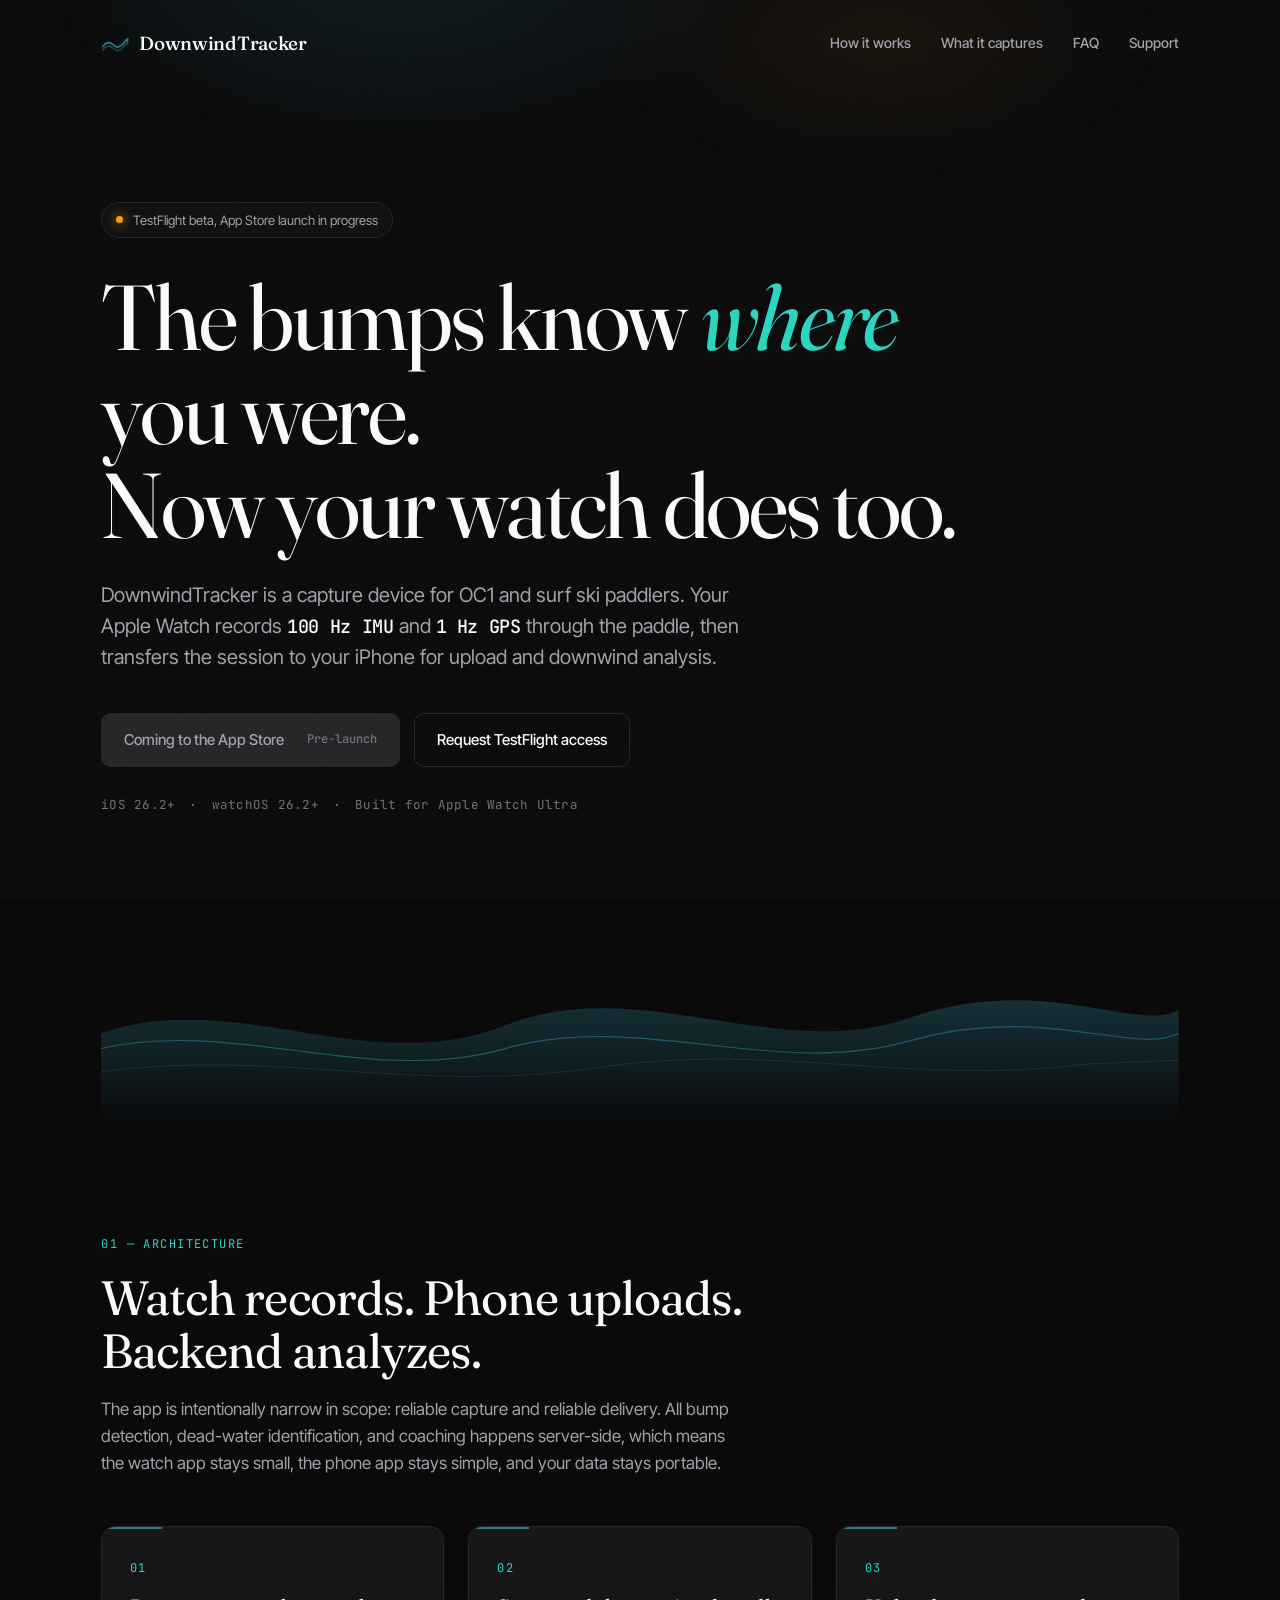
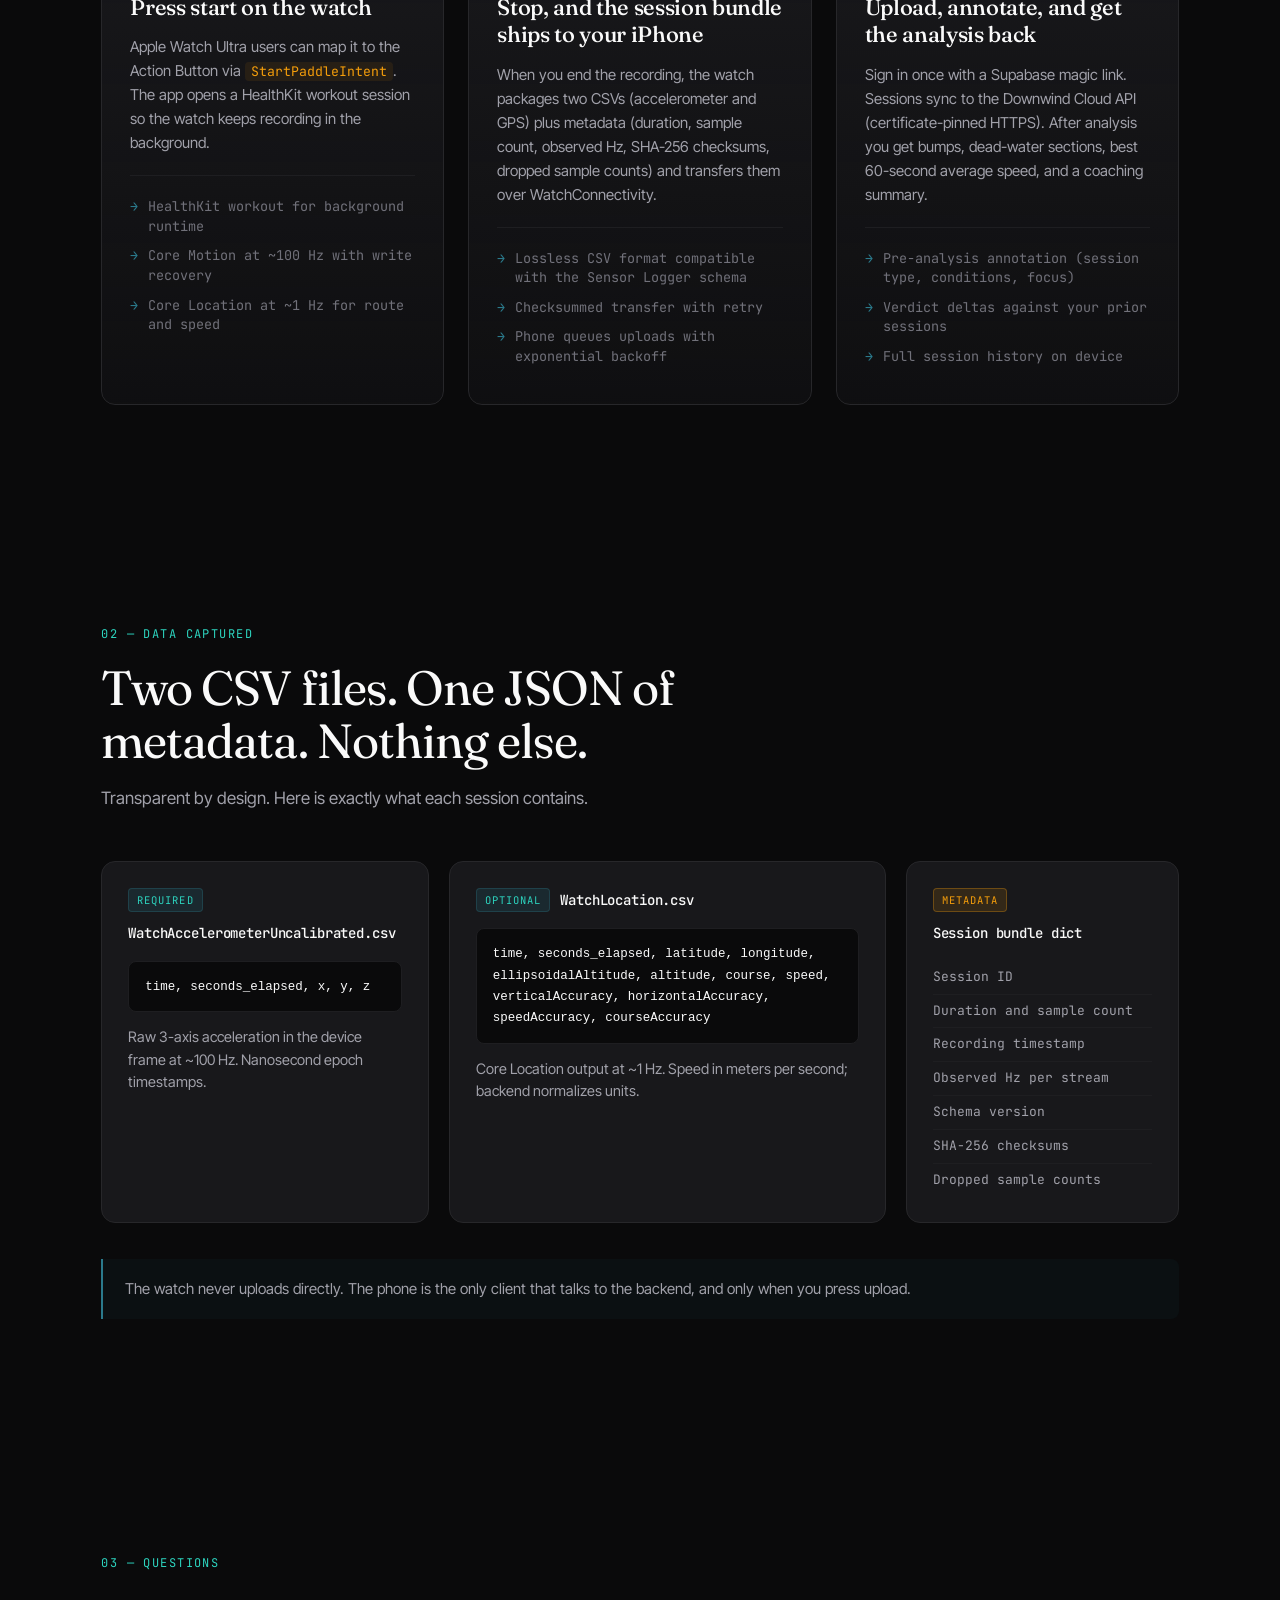
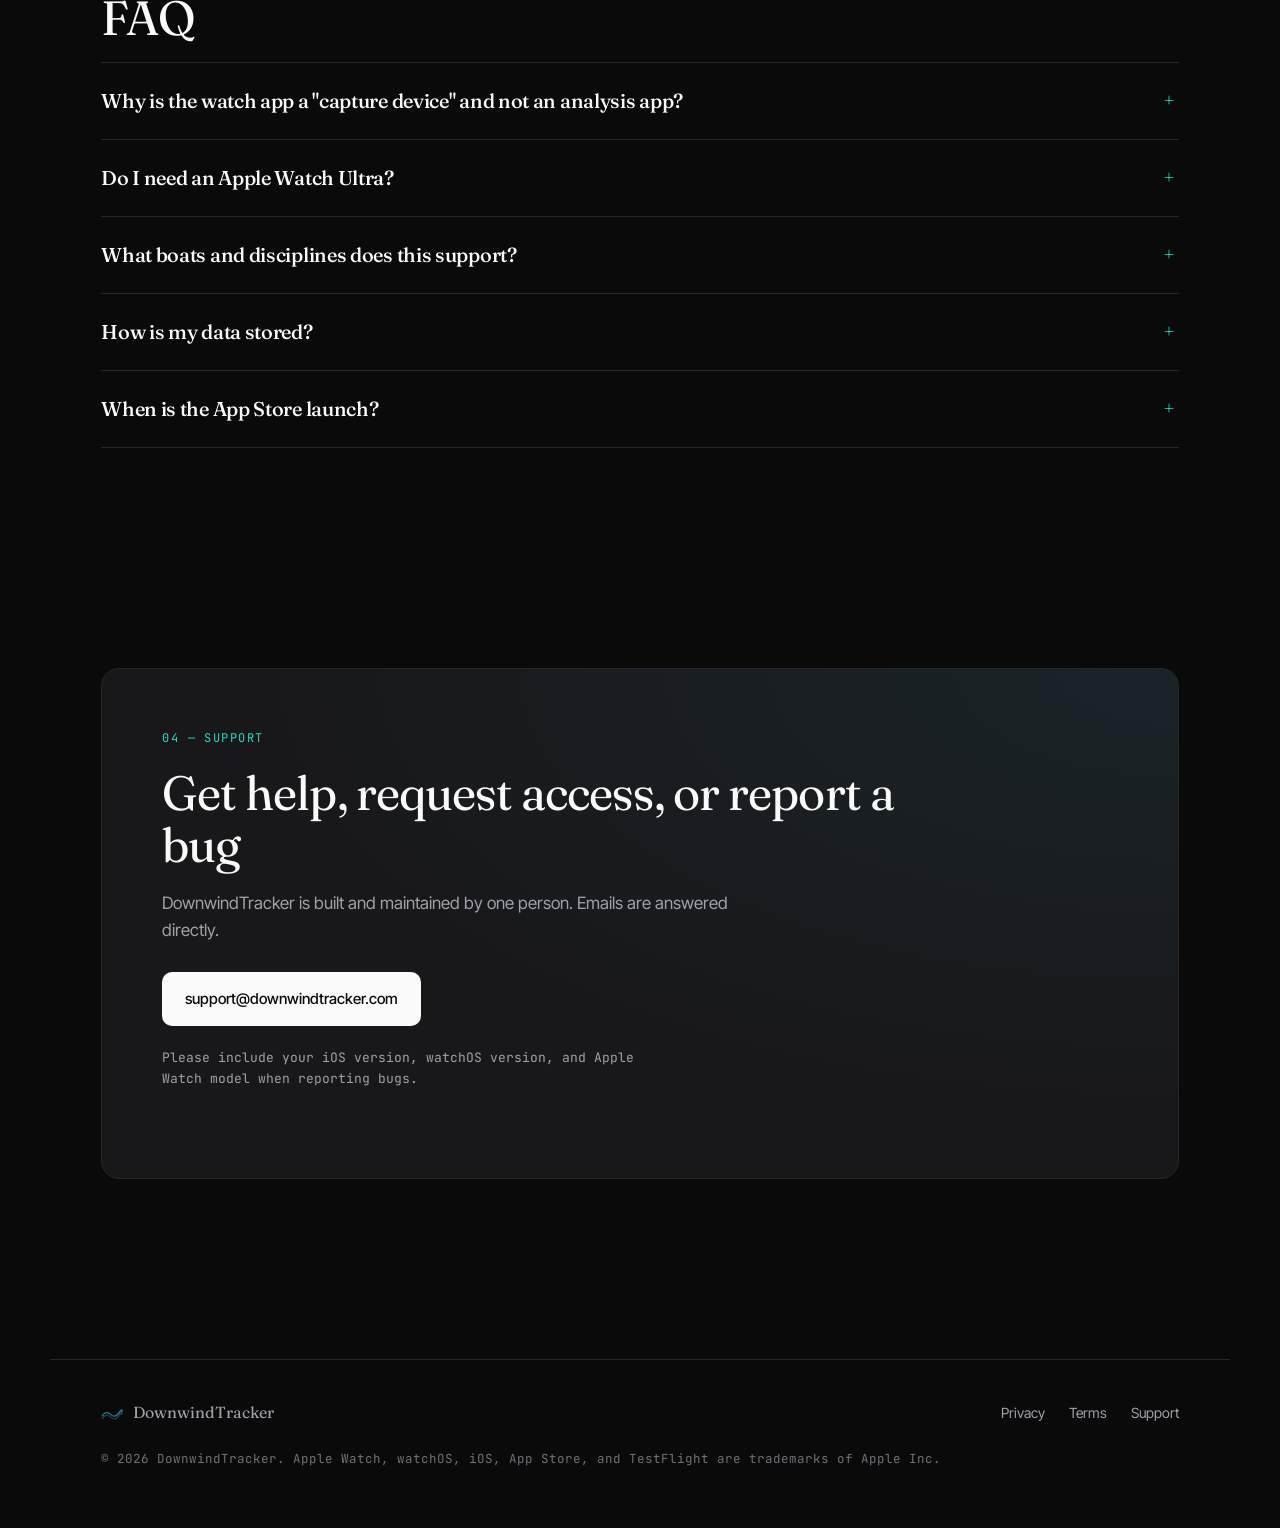
==== index.html @ 04bdda27 "Initial commit — DownwindTracker marketing site Static HTML/CSS/JS site for the DownwindTracker iOS " ====
<!doctype html>
<html lang="en">
<head>
<meta charset="utf-8" />
<meta name="viewport" content="width=device-width, initial-scale=1" />
<title>DownwindTracker — Record OC1 downwind sessions from Apple Watch</title>
<meta name="description" content="DownwindTracker captures IMU and GPS data from your Apple Watch during outrigger canoe downwind paddles, then ships it to your iPhone for upload and bump analysis." />
<meta name="theme-color" content="#0A0A0B" />
<link rel="icon" type="image/svg+xml" href="/favicon.svg" />
<link rel="preconnect" href="https://fonts.googleapis.com" />
<link rel="preconnect" href="https://fonts.gstatic.com" crossorigin />
<link href="https://fonts.googleapis.com/css2?family=Fraunces:opsz,wght@9..144,300;9..144,400;9..144,500;9..144,600;9..144,700&family=Inter+Tight:wght@400;500;600;700&family=JetBrains+Mono:wght@400;500&display=swap" rel="stylesheet" />
<link rel="stylesheet" href="/styles.css" />
<meta property="og:title" content="DownwindTracker" />
<meta property="og:description" content="Record OC1 downwind paddle sessions on Apple Watch. Upload to iPhone for bump and dead-water analysis." />
<meta property="og:type" content="website" />
<meta property="og:url" content="https://www.downwindtracker.com/" />
</head>
<body>

<!-- Decorative background layers -->
<div class="bg-grain" aria-hidden="true"></div>
<div class="bg-glow" aria-hidden="true"></div>

<!-- Header -->
<header class="site-header">
  <a class="brand" href="/">
    <svg class="brand-mark" viewBox="0 0 32 32" aria-hidden="true">
      <path d="M2 20 Q 8 12, 14 18 T 26 16 T 30 14" fill="none" stroke="currentColor" stroke-width="2" stroke-linecap="round"/>
      <path d="M2 24 Q 8 16, 14 22 T 26 20 T 30 18" fill="none" stroke="currentColor" stroke-width="2" stroke-linecap="round" opacity="0.5"/>
    </svg>
    <span class="brand-word">DownwindTracker</span>
  </a>
  <nav class="site-nav" aria-label="Primary">
    <a href="#how">How it works</a>
    <a href="#what">What it captures</a>
    <a href="#faq">FAQ</a>
    <a href="#support">Support</a>
  </nav>
</header>

<main>

  <!-- HERO -->
  <section class="hero">
    <div class="hero-status" role="status">
      <span class="dot"></span>
      <span>TestFlight beta, App Store launch in progress</span>
    </div>

    <h1 class="hero-title">
      The bumps know <em>where</em> you were.<br/>
      Now your watch does too.
    </h1>

    <p class="hero-lede">
      DownwindTracker is a capture device for OC1 and surf ski paddlers. Your Apple Watch records
      <strong>100&nbsp;Hz IMU</strong> and <strong>1&nbsp;Hz GPS</strong> through the paddle,
      then transfers the session to your iPhone for upload and downwind analysis.
    </p>

    <div class="hero-cta">
      <a class="btn btn-primary disabled" aria-disabled="true">
        Coming to the App Store
        <span class="btn-sub">Pre-launch</span>
      </a>
      <a class="btn btn-ghost" href="#support">Request TestFlight access</a>
    </div>

    <div class="hero-meta">
      <span>iOS&nbsp;26.2+</span>
      <span aria-hidden="true">·</span>
      <span>watchOS&nbsp;26.2+</span>
      <span aria-hidden="true">·</span>
      <span>Built for Apple Watch Ultra</span>
    </div>

    <!-- Wave illustration -->
    <svg class="hero-wave" viewBox="0 0 1200 300" preserveAspectRatio="none" aria-hidden="true">
      <defs>
        <linearGradient id="waveFill" x1="0" y1="0" x2="0" y2="1">
          <stop offset="0%" stop-color="#2B7A8C" stop-opacity="0.35"/>
          <stop offset="100%" stop-color="#2B7A8C" stop-opacity="0"/>
        </linearGradient>
      </defs>
      <path d="M0,180 C150,120 300,240 450,170 C600,100 750,220 900,160 C1050,100 1150,180 1200,150 L1200,300 L0,300 Z" fill="url(#waveFill)"/>
      <path d="M0,200 C150,160 300,250 450,200 C600,150 750,240 900,190 C1050,140 1150,210 1200,180" fill="none" stroke="#2B7A8C" stroke-width="1.5" opacity="0.6"/>
      <path d="M0,230 C200,200 350,260 550,225 C750,190 900,250 1100,220 L1200,215" fill="none" stroke="#2B7A8C" stroke-width="1" opacity="0.3"/>
    </svg>
  </section>

  <!-- HOW IT WORKS -->
  <section id="how" class="section how">
    <div class="section-eyebrow">01 — Architecture</div>
    <h2 class="section-title">Watch records. Phone uploads. Backend analyzes.</h2>
    <p class="section-lede">
      The app is intentionally narrow in scope: reliable capture and reliable delivery.
      All bump detection, dead-water identification, and coaching happens server-side, which means
      the watch app stays small, the phone app stays simple, and your data stays portable.
    </p>

    <div class="how-grid">
      <article class="how-step">
        <div class="how-step-num">01</div>
        <h3>Press start on the watch</h3>
        <p>
          Apple Watch Ultra users can map it to the Action Button via <code>StartPaddleIntent</code>.
          The app opens a HealthKit workout session so the watch keeps recording in the background.
        </p>
        <ul class="how-step-list">
          <li>HealthKit workout for background runtime</li>
          <li>Core Motion at ~100&nbsp;Hz with write recovery</li>
          <li>Core Location at ~1&nbsp;Hz for route and speed</li>
        </ul>
      </article>

      <article class="how-step">
        <div class="how-step-num">02</div>
        <h3>Stop, and the session bundle ships to your iPhone</h3>
        <p>
          When you end the recording, the watch packages two CSVs (accelerometer and GPS) plus
          metadata (duration, sample count, observed Hz, SHA-256 checksums, dropped sample counts)
          and transfers them over WatchConnectivity.
        </p>
        <ul class="how-step-list">
          <li>Lossless CSV format compatible with the Sensor Logger schema</li>
          <li>Checksummed transfer with retry</li>
          <li>Phone queues uploads with exponential backoff</li>
        </ul>
      </article>

      <article class="how-step">
        <div class="how-step-num">03</div>
        <h3>Upload, annotate, and get the analysis back</h3>
        <p>
          Sign in once with a Supabase magic link. Sessions sync to the Downwind Cloud API
          (certificate-pinned HTTPS). After analysis you get bumps, dead-water sections,
          best 60-second average speed, and a coaching summary.
        </p>
        <ul class="how-step-list">
          <li>Pre-analysis annotation (session type, conditions, focus)</li>
          <li>Verdict deltas against your prior sessions</li>
          <li>Full session history on device</li>
        </ul>
      </article>
    </div>
  </section>

  <!-- WHAT IT CAPTURES (also serves as App Privacy preview) -->
  <section id="what" class="section capture">
    <div class="section-eyebrow">02 — Data captured</div>
    <h2 class="section-title">Two CSV files. One JSON of metadata. Nothing else.</h2>
    <p class="section-lede">
      Transparent by design. Here is exactly what each session contains.
    </p>

    <div class="capture-grid">
      <div class="capture-card">
        <div class="capture-card-head">
          <span class="capture-tag">required</span>
          <h3>WatchAccelerometerUncalibrated.csv</h3>
        </div>
        <pre class="capture-code"><code>time, seconds_elapsed, x, y, z</code></pre>
        <p>Raw 3-axis acceleration in the device frame at ~100&nbsp;Hz. Nanosecond epoch timestamps.</p>
      </div>

      <div class="capture-card">
        <div class="capture-card-head">
          <span class="capture-tag">optional</span>
          <h3>WatchLocation.csv</h3>
        </div>
        <pre class="capture-code"><code>time, seconds_elapsed, latitude, longitude,
ellipsoidalAltitude, altitude, course, speed,
verticalAccuracy, horizontalAccuracy,
speedAccuracy, courseAccuracy</code></pre>
        <p>Core Location output at ~1&nbsp;Hz. Speed in meters per second; backend normalizes units.</p>
      </div>

      <div class="capture-card capture-card-meta">
        <div class="capture-card-head">
          <span class="capture-tag">metadata</span>
          <h3>Session bundle dict</h3>
        </div>
        <ul class="capture-meta-list">
          <li>Session ID</li>
          <li>Duration and sample count</li>
          <li>Recording timestamp</li>
          <li>Observed Hz per stream</li>
          <li>Schema version</li>
          <li>SHA-256 checksums</li>
          <li>Dropped sample counts</li>
        </ul>
      </div>
    </div>

    <p class="capture-note">
      The watch never uploads directly. The phone is the only client that talks to the backend,
      and only when you press upload.
    </p>
  </section>

  <!-- FAQ -->
  <section id="faq" class="section faq">
    <div class="section-eyebrow">03 — Questions</div>
    <h2 class="section-title">FAQ</h2>

    <details>
      <summary>Why is the watch app a "capture device" and not an analysis app?</summary>
      <p>
        Bump detection, dead-water identification, and coaching are computationally non-trivial
        and benefit from frequent iteration. Keeping the watch and phone scope narrow means the
        analysis engine can improve without forcing app updates, and your raw sensor data is
        always reprocessable against newer models.
      </p>
    </details>

    <details>
      <summary>Do I need an Apple Watch Ultra?</summary>
      <p>
        No, but the Action Button integration (one-press start from the wrist) requires Apple Watch
        Ultra. Standard Apple Watch models running watchOS 26.2 or later can still record sessions
        from the in-app start screen.
      </p>
    </details>

    <details>
      <summary>What boats and disciplines does this support?</summary>
      <p>
        The app is built for OC1 outrigger canoe and surf ski downwind sessions. The capture
        format is sport-agnostic, so V1, V6, SUP downwind, and other paddle disciplines will
        record correctly; the analysis is tuned specifically for ocean downwind bump-running.
      </p>
    </details>

    <details>
      <summary>How is my data stored?</summary>
      <p>
        Auth is handled by Supabase using magic-link email sign-in. Sessions upload to the
        Downwind Cloud API over certificate-pinned HTTPS. See the
        <a href="/privacy.html">Privacy Policy</a> for full detail.
      </p>
    </details>

    <details>
      <summary>When is the App Store launch?</summary>
      <p>
        The app is currently in TestFlight beta. There is no committed App Store launch date yet.
        Email <a href="mailto:support@downwindtracker.com">support@downwindtracker.com</a> to
        request TestFlight access.
      </p>
    </details>
  </section>

  <!-- SUPPORT -->
  <section id="support" class="section support">
    <div class="support-card">
      <div class="section-eyebrow">04 — Support</div>
      <h2 class="section-title">Get help, request access, or report a bug</h2>
      <p>
        DownwindTracker is built and maintained by one person. Emails are answered directly.
      </p>
      <a class="btn btn-primary" href="mailto:support@downwindtracker.com">support@downwindtracker.com</a>
      <p class="support-meta">
        Please include your iOS version, watchOS version, and Apple Watch model when reporting bugs.
      </p>
    </div>
  </section>

</main>

<footer class="site-footer">
  <div class="footer-row">
    <div class="footer-brand">
      <svg class="brand-mark" viewBox="0 0 32 32" aria-hidden="true">
        <path d="M2 20 Q 8 12, 14 18 T 26 16 T 30 14" fill="none" stroke="currentColor" stroke-width="2" stroke-linecap="round"/>
        <path d="M2 24 Q 8 16, 14 22 T 26 20 T 30 18" fill="none" stroke="currentColor" stroke-width="2" stroke-linecap="round" opacity="0.5"/>
      </svg>
      <span>DownwindTracker</span>
    </div>
    <nav class="footer-nav" aria-label="Legal">
      <a href="/privacy.html">Privacy</a>
      <a href="/terms.html">Terms</a>
      <a href="mailto:support@downwindtracker.com">Support</a>
    </nav>
  </div>
  <div class="footer-row footer-fineprint">
    <span>© <span id="year"></span> DownwindTracker. Apple Watch, watchOS, iOS, App Store, and TestFlight are trademarks of Apple Inc.</span>
  </div>
</footer>

<script>
  document.getElementById('year').textContent = new Date().getFullYear();
</script>

</body>
</html>
---- styles.css ----
/* ============================================================
   DownwindTracker — Landing page styles
   Wind Tracer dark theme, oceanic editorial direction
   ============================================================ */

:root {
  /* Wind Tracer tokens (matched to in-app DesignTokens.swift) */
  --wt-bg-base:        #0A0A0B;
  --wt-surface-1:      #18181B;
  --wt-surface-2:      #27272A;
  --wt-surface-3:      #3F3F46;
  --wt-border:         #27272A;
  --wt-border-subtle:  #1E1E21;
  --wt-text-primary:   #FAFAFA;
  --wt-text-secondary: #A1A1AA;
  --wt-text-tertiary:  #71717A;
  --wt-teal:           #2B7A8C;
  --wt-teal-bright:    #2DD4BF;
  --wt-amber:          #F59E0B;
  --wt-success:        #22C55E;
  --wt-error:          #EF4444;

  /* Layout */
  --max-w: 1180px;
  --gutter: clamp(20px, 4vw, 56px);

  /* Type */
  --font-display: "Fraunces", Georgia, "Times New Roman", serif;
  --font-body:    "Inter Tight", system-ui, -apple-system, sans-serif;
  --font-mono:    "JetBrains Mono", ui-monospace, "SF Mono", Menlo, monospace;
}

* { box-sizing: border-box; }

html, body { margin: 0; padding: 0; }

body {
  font-family: var(--font-body);
  font-size: 17px;
  line-height: 1.6;
  color: var(--wt-text-primary);
  background: var(--wt-bg-base);
  -webkit-font-smoothing: antialiased;
  -moz-osx-font-smoothing: grayscale;
  overflow-x: hidden;
}

/* ----- Background decoration ----- */
.bg-grain {
  position: fixed; inset: 0;
  pointer-events: none;
  opacity: 0.035;
  background-image: url("data:image/svg+xml;utf8,<svg xmlns='http://www.w3.org/2000/svg' width='200' height='200'><filter id='n'><feTurbulence type='fractalNoise' baseFrequency='0.9' numOctaves='2' stitchTiles='stitch'/></filter><rect width='100%' height='100%' filter='url(%23n)'/></svg>");
  z-index: 0;
}
.bg-glow {
  position: fixed;
  top: -200px; left: 50%;
  transform: translateX(-50%);
  width: 1200px; height: 800px;
  pointer-events: none;
  background:
    radial-gradient(ellipse 50% 40% at 30% 20%, rgba(43,122,140,0.18), transparent 60%),
    radial-gradient(ellipse 40% 30% at 70% 30%, rgba(245,158,11,0.06), transparent 60%);
  z-index: 0;
}

/* ----- Header ----- */
.site-header {
  position: relative;
  z-index: 10;
  display: flex;
  align-items: center;
  justify-content: space-between;
  max-width: var(--max-w);
  margin: 0 auto;
  padding: 28px var(--gutter);
}

.brand {
  display: inline-flex;
  align-items: center;
  gap: 10px;
  text-decoration: none;
  color: var(--wt-text-primary);
  font-weight: 600;
  letter-spacing: -0.01em;
}
.brand-mark {
  width: 28px; height: 28px;
  color: var(--wt-teal);
}
.brand-word {
  font-family: var(--font-display);
  font-weight: 500;
  font-size: 19px;
  letter-spacing: -0.015em;
}

.site-nav {
  display: flex;
  gap: 30px;
}
.site-nav a {
  color: var(--wt-text-secondary);
  text-decoration: none;
  font-size: 14px;
  font-weight: 500;
  transition: color 160ms ease;
}
.site-nav a:hover { color: var(--wt-text-primary); }

@media (max-width: 720px) {
  .site-nav { display: none; }
}

/* ----- HERO ----- */
.hero {
  position: relative;
  z-index: 1;
  max-width: var(--max-w);
  margin: 0 auto;
  padding: clamp(48px, 9vw, 120px) var(--gutter) 0;
  text-align: left;
}

.hero-status {
  display: inline-flex;
  align-items: center;
  gap: 10px;
  padding: 7px 14px;
  border: 1px solid var(--wt-border);
  border-radius: 999px;
  font-size: 13px;
  color: var(--wt-text-secondary);
  background: rgba(24,24,27,0.5);
  backdrop-filter: blur(8px);
  margin-bottom: 32px;
}
.hero-status .dot {
  width: 7px; height: 7px;
  border-radius: 50%;
  background: var(--wt-amber);
  box-shadow: 0 0 12px var(--wt-amber);
  animation: pulse 2.4s ease-in-out infinite;
}
@keyframes pulse {
  0%, 100% { opacity: 1; }
  50% { opacity: 0.45; }
}

.hero-title {
  font-family: var(--font-display);
  font-weight: 400;
  font-size: clamp(40px, 7.5vw, 92px);
  line-height: 1.02;
  letter-spacing: -0.025em;
  margin: 0 0 28px;
  max-width: 16ch;
}
.hero-title em {
  font-style: italic;
  font-weight: 400;
  color: var(--wt-teal-bright);
  font-feature-settings: "ss01";
}

.hero-lede {
  max-width: 56ch;
  font-size: clamp(17px, 1.6vw, 20px);
  line-height: 1.55;
  color: var(--wt-text-secondary);
  margin: 0 0 40px;
}
.hero-lede strong {
  color: var(--wt-text-primary);
  font-weight: 500;
  font-family: var(--font-mono);
  font-size: 0.92em;
  letter-spacing: -0.02em;
}

.hero-cta {
  display: flex;
  gap: 14px;
  flex-wrap: wrap;
  margin-bottom: 28px;
}

.btn {
  display: inline-flex;
  align-items: center;
  gap: 12px;
  padding: 14px 22px;
  border-radius: 10px;
  font-family: var(--font-body);
  font-weight: 500;
  font-size: 15px;
  text-decoration: none;
  transition: all 200ms ease;
  border: 1px solid transparent;
  cursor: pointer;
}
.btn-primary {
  background: var(--wt-text-primary);
  color: var(--wt-bg-base);
}
.btn-primary:hover {
  background: var(--wt-teal-bright);
  transform: translateY(-1px);
}
.btn-primary.disabled {
  background: var(--wt-surface-2);
  color: var(--wt-text-secondary);
  cursor: not-allowed;
}
.btn-primary.disabled:hover {
  transform: none;
  background: var(--wt-surface-2);
}
.btn-ghost {
  background: transparent;
  color: var(--wt-text-primary);
  border-color: var(--wt-border);
}
.btn-ghost:hover {
  border-color: var(--wt-teal);
  color: var(--wt-teal-bright);
}
.btn-sub {
  font-size: 12px;
  color: var(--wt-text-tertiary);
  font-family: var(--font-mono);
  padding-left: 10px;
  border-left: 1px solid var(--wt-border);
}

.hero-meta {
  display: flex;
  gap: 14px;
  flex-wrap: wrap;
  font-family: var(--font-mono);
  font-size: 12.5px;
  color: var(--wt-text-tertiary);
  letter-spacing: 0.02em;
}

.hero-wave {
  display: block;
  width: 100%;
  height: clamp(120px, 18vw, 240px);
  margin-top: clamp(40px, 7vw, 80px);
}

/* ----- Sections ----- */
.section {
  position: relative;
  z-index: 1;
  max-width: var(--max-w);
  margin: 0 auto;
  padding: clamp(60px, 9vw, 110px) var(--gutter);
}

.section-eyebrow {
  font-family: var(--font-mono);
  font-size: 12px;
  letter-spacing: 0.12em;
  text-transform: uppercase;
  color: var(--wt-teal-bright);
  margin-bottom: 18px;
}

.section-title {
  font-family: var(--font-display);
  font-weight: 400;
  font-size: clamp(28px, 4.5vw, 48px);
  line-height: 1.1;
  letter-spacing: -0.02em;
  margin: 0 0 18px;
  max-width: 24ch;
}

.section-lede {
  max-width: 64ch;
  color: var(--wt-text-secondary);
  font-size: 17px;
  line-height: 1.6;
  margin: 0 0 48px;
}

/* ----- How it works ----- */
.how-grid {
  display: grid;
  grid-template-columns: repeat(3, 1fr);
  gap: 24px;
}
@media (max-width: 900px) {
  .how-grid { grid-template-columns: 1fr; }
}

.how-step {
  background: linear-gradient(180deg, var(--wt-surface-1), rgba(24,24,27,0.4));
  border: 1px solid var(--wt-border);
  border-radius: 14px;
  padding: 32px 28px;
  position: relative;
  overflow: hidden;
}
.how-step::before {
  content: "";
  position: absolute;
  top: 0; left: 0;
  width: 60px; height: 2px;
  background: var(--wt-teal);
}

.how-step-num {
  font-family: var(--font-mono);
  font-size: 12px;
  color: var(--wt-teal-bright);
  letter-spacing: 0.1em;
  margin-bottom: 16px;
}

.how-step h3 {
  font-family: var(--font-display);
  font-weight: 500;
  font-size: 22px;
  line-height: 1.25;
  letter-spacing: -0.015em;
  margin: 0 0 14px;
  color: var(--wt-text-primary);
}

.how-step p {
  color: var(--wt-text-secondary);
  font-size: 15px;
  line-height: 1.6;
  margin: 0 0 20px;
}

.how-step code {
  font-family: var(--font-mono);
  font-size: 0.88em;
  color: var(--wt-amber);
  background: rgba(245,158,11,0.08);
  padding: 1px 6px;
  border-radius: 4px;
}

.how-step-list {
  list-style: none;
  margin: 0;
  padding: 0;
  border-top: 1px solid var(--wt-border-subtle);
  padding-top: 16px;
}
.how-step-list li {
  font-size: 13.5px;
  color: var(--wt-text-tertiary);
  padding: 5px 0 5px 18px;
  position: relative;
  font-family: var(--font-mono);
  line-height: 1.45;
}
.how-step-list li::before {
  content: "→";
  position: absolute;
  left: 0;
  color: var(--wt-teal);
}

/* ----- Capture (data transparency section) ----- */
.capture-grid {
  display: grid;
  grid-template-columns: 1.2fr 1.6fr 1fr;
  gap: 20px;
}
@media (max-width: 1000px) {
  .capture-grid { grid-template-columns: 1fr; }
}

.capture-card {
  background: var(--wt-surface-1);
  border: 1px solid var(--wt-border);
  border-radius: 14px;
  padding: 26px;
}
.capture-card-head {
  display: flex;
  align-items: center;
  gap: 10px;
  flex-wrap: wrap;
  margin-bottom: 16px;
}
.capture-card h3 {
  font-family: var(--font-mono);
  font-size: 14px;
  font-weight: 500;
  margin: 0;
  color: var(--wt-text-primary);
  letter-spacing: -0.01em;
  word-break: break-all;
}
.capture-tag {
  font-family: var(--font-mono);
  font-size: 10.5px;
  letter-spacing: 0.1em;
  text-transform: uppercase;
  padding: 3px 8px;
  border-radius: 4px;
  background: rgba(43,122,140,0.18);
  color: var(--wt-teal-bright);
  border: 1px solid rgba(43,122,140,0.3);
}
.capture-card-meta .capture-tag {
  background: rgba(245,158,11,0.12);
  color: var(--wt-amber);
  border-color: rgba(245,158,11,0.3);
}

.capture-code {
  background: var(--wt-bg-base);
  border: 1px solid var(--wt-border-subtle);
  border-radius: 8px;
  padding: 14px 16px;
  font-family: var(--font-mono);
  font-size: 12.5px;
  color: var(--wt-text-primary);
  overflow-x: auto;
  margin: 0 0 14px;
  white-space: pre-wrap;
  line-height: 1.55;
}
.capture-card p {
  font-size: 14.5px;
  color: var(--wt-text-secondary);
  margin: 0;
  line-height: 1.55;
}

.capture-meta-list {
  list-style: none;
  padding: 0;
  margin: 0;
}
.capture-meta-list li {
  font-family: var(--font-mono);
  font-size: 13px;
  color: var(--wt-text-secondary);
  padding: 6px 0;
  border-bottom: 1px solid var(--wt-border-subtle);
}
.capture-meta-list li:last-child { border-bottom: none; }

.capture-note {
  margin-top: 36px;
  padding: 18px 22px;
  border-left: 2px solid var(--wt-teal);
  background: rgba(43,122,140,0.06);
  color: var(--wt-text-secondary);
  font-size: 15px;
  border-radius: 0 8px 8px 0;
}

/* ----- FAQ ----- */
.faq details {
  border-bottom: 1px solid var(--wt-border);
  padding: 22px 0;
}
.faq details:first-of-type {
  border-top: 1px solid var(--wt-border);
}
.faq summary {
  font-family: var(--font-display);
  font-weight: 500;
  font-size: 20px;
  letter-spacing: -0.015em;
  cursor: pointer;
  list-style: none;
  position: relative;
  padding-right: 32px;
  color: var(--wt-text-primary);
}
.faq summary::-webkit-details-marker { display: none; }
.faq summary::after {
  content: "+";
  position: absolute;
  right: 4px;
  top: 50%;
  transform: translateY(-50%);
  font-size: 22px;
  font-weight: 300;
  color: var(--wt-teal-bright);
  transition: transform 200ms ease;
}
.faq details[open] summary::after {
  transform: translateY(-50%) rotate(45deg);
}
.faq details p {
  margin: 16px 0 0;
  color: var(--wt-text-secondary);
  font-size: 16px;
  line-height: 1.6;
  max-width: 70ch;
}
.faq a { color: var(--wt-teal-bright); }

/* ----- Support ----- */
.support {
  padding-bottom: clamp(80px, 11vw, 140px);
}
.support-card {
  background:
    radial-gradient(ellipse at top right, rgba(43,122,140,0.12), transparent 60%),
    var(--wt-surface-1);
  border: 1px solid var(--wt-border);
  border-radius: 18px;
  padding: clamp(36px, 5vw, 60px);
  text-align: left;
}
.support-card p {
  color: var(--wt-text-secondary);
  max-width: 60ch;
  margin: 0 0 28px;
}
.support-card .btn { margin-bottom: 22px; }
.support-meta {
  font-family: var(--font-mono);
  font-size: 13px;
  color: var(--wt-text-tertiary);
  margin: 0;
}

/* ----- Footer ----- */
.site-footer {
  position: relative;
  z-index: 1;
  border-top: 1px solid var(--wt-border);
  margin-top: 40px;
  padding: 40px var(--gutter) 60px;
  max-width: var(--max-w);
  margin-left: auto;
  margin-right: auto;
}
.footer-row {
  display: flex;
  justify-content: space-between;
  align-items: center;
  gap: 24px;
  flex-wrap: wrap;
}
.footer-brand {
  display: inline-flex;
  align-items: center;
  gap: 10px;
  color: var(--wt-text-secondary);
  font-family: var(--font-display);
  font-size: 16px;
}
.footer-brand .brand-mark { color: var(--wt-teal); width: 22px; height: 22px; }
.footer-nav {
  display: flex;
  gap: 24px;
}
.footer-nav a {
  color: var(--wt-text-secondary);
  text-decoration: none;
  font-size: 14px;
  transition: color 160ms ease;
}
.footer-nav a:hover { color: var(--wt-text-primary); }
.footer-fineprint {
  margin-top: 24px;
  font-size: 12.5px;
  color: var(--wt-text-tertiary);
  font-family: var(--font-mono);
  line-height: 1.5;
}

/* ----- Legal pages typography ----- */
.legal-page {
  max-width: 760px;
  margin: 0 auto;
  padding: 48px var(--gutter) 96px;
  position: relative;
  z-index: 1;
}
.legal-page h1 {
  font-family: var(--font-display);
  font-weight: 400;
  font-size: clamp(34px, 5vw, 52px);
  letter-spacing: -0.02em;
  margin: 0 0 12px;
  line-height: 1.05;
}
.legal-page .updated {
  font-family: var(--font-mono);
  font-size: 13px;
  color: var(--wt-text-tertiary);
  margin-bottom: 40px;
}
.legal-page h2 {
  font-family: var(--font-display);
  font-weight: 500;
  font-size: 24px;
  letter-spacing: -0.015em;
  margin: 44px 0 16px;
  color: var(--wt-text-primary);
}
.legal-page h3 {
  font-family: var(--font-body);
  font-weight: 600;
  font-size: 17px;
  margin: 26px 0 10px;
  color: var(--wt-text-primary);
}
.legal-page p, .legal-page li {
  color: var(--wt-text-secondary);
  font-size: 16px;
  line-height: 1.7;
}
.legal-page ul, .legal-page ol {
  padding-left: 22px;
  margin: 12px 0;
}
.legal-page li { margin: 6px 0; }
.legal-page a { color: var(--wt-teal-bright); }
.legal-page strong { color: var(--wt-text-primary); }
.legal-page .back-link {
  display: inline-block;
  margin-bottom: 32px;
  color: var(--wt-text-secondary);
  text-decoration: none;
  font-size: 14px;
}
.legal-page .back-link:hover { color: var(--wt-text-primary); }
.legal-page table {
  width: 100%;
  border-collapse: collapse;
  margin: 18px 0;
  font-size: 14.5px;
}
.legal-page th, .legal-page td {
  text-align: left;
  padding: 12px 14px;
  border-bottom: 1px solid var(--wt-border);
  color: var(--wt-text-secondary);
}
.legal-page th {
  font-family: var(--font-mono);
  font-size: 12px;
  text-transform: uppercase;
  letter-spacing: 0.08em;
  color: var(--wt-text-tertiary);
  font-weight: 500;
}
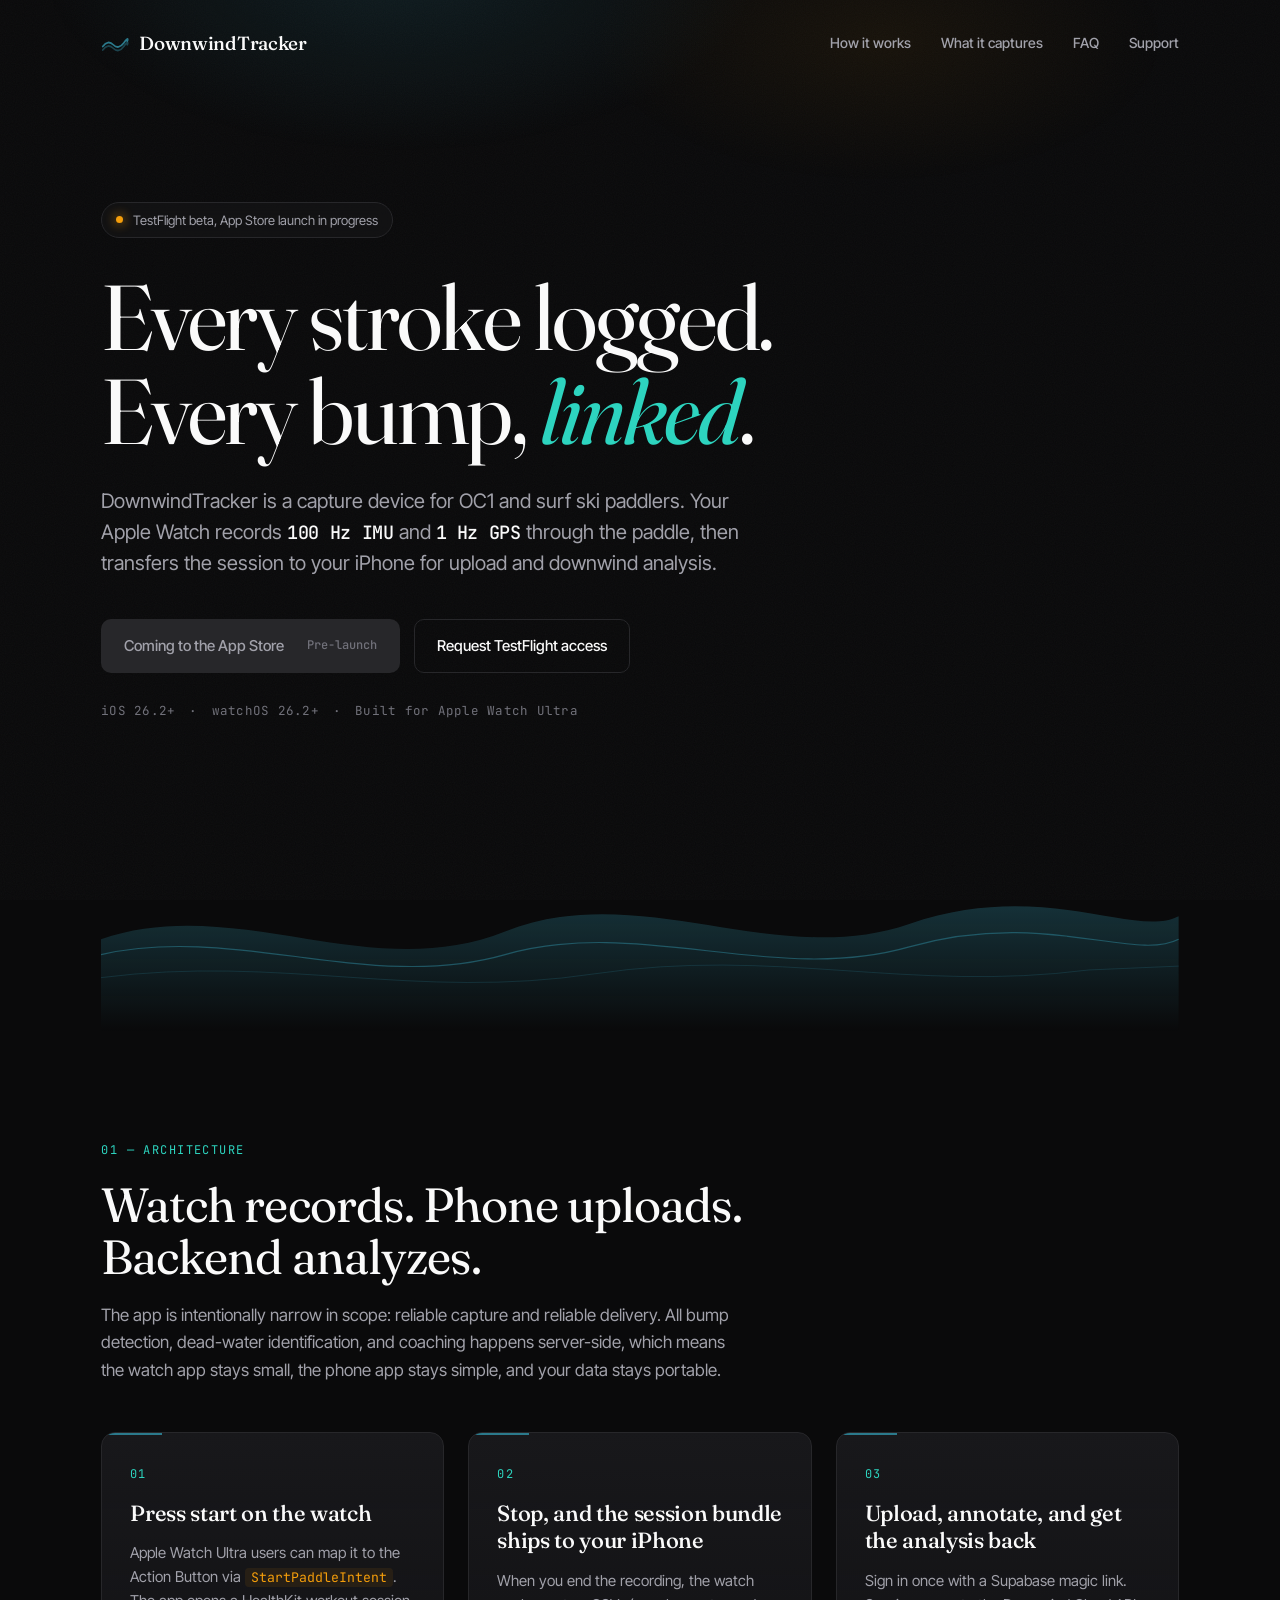
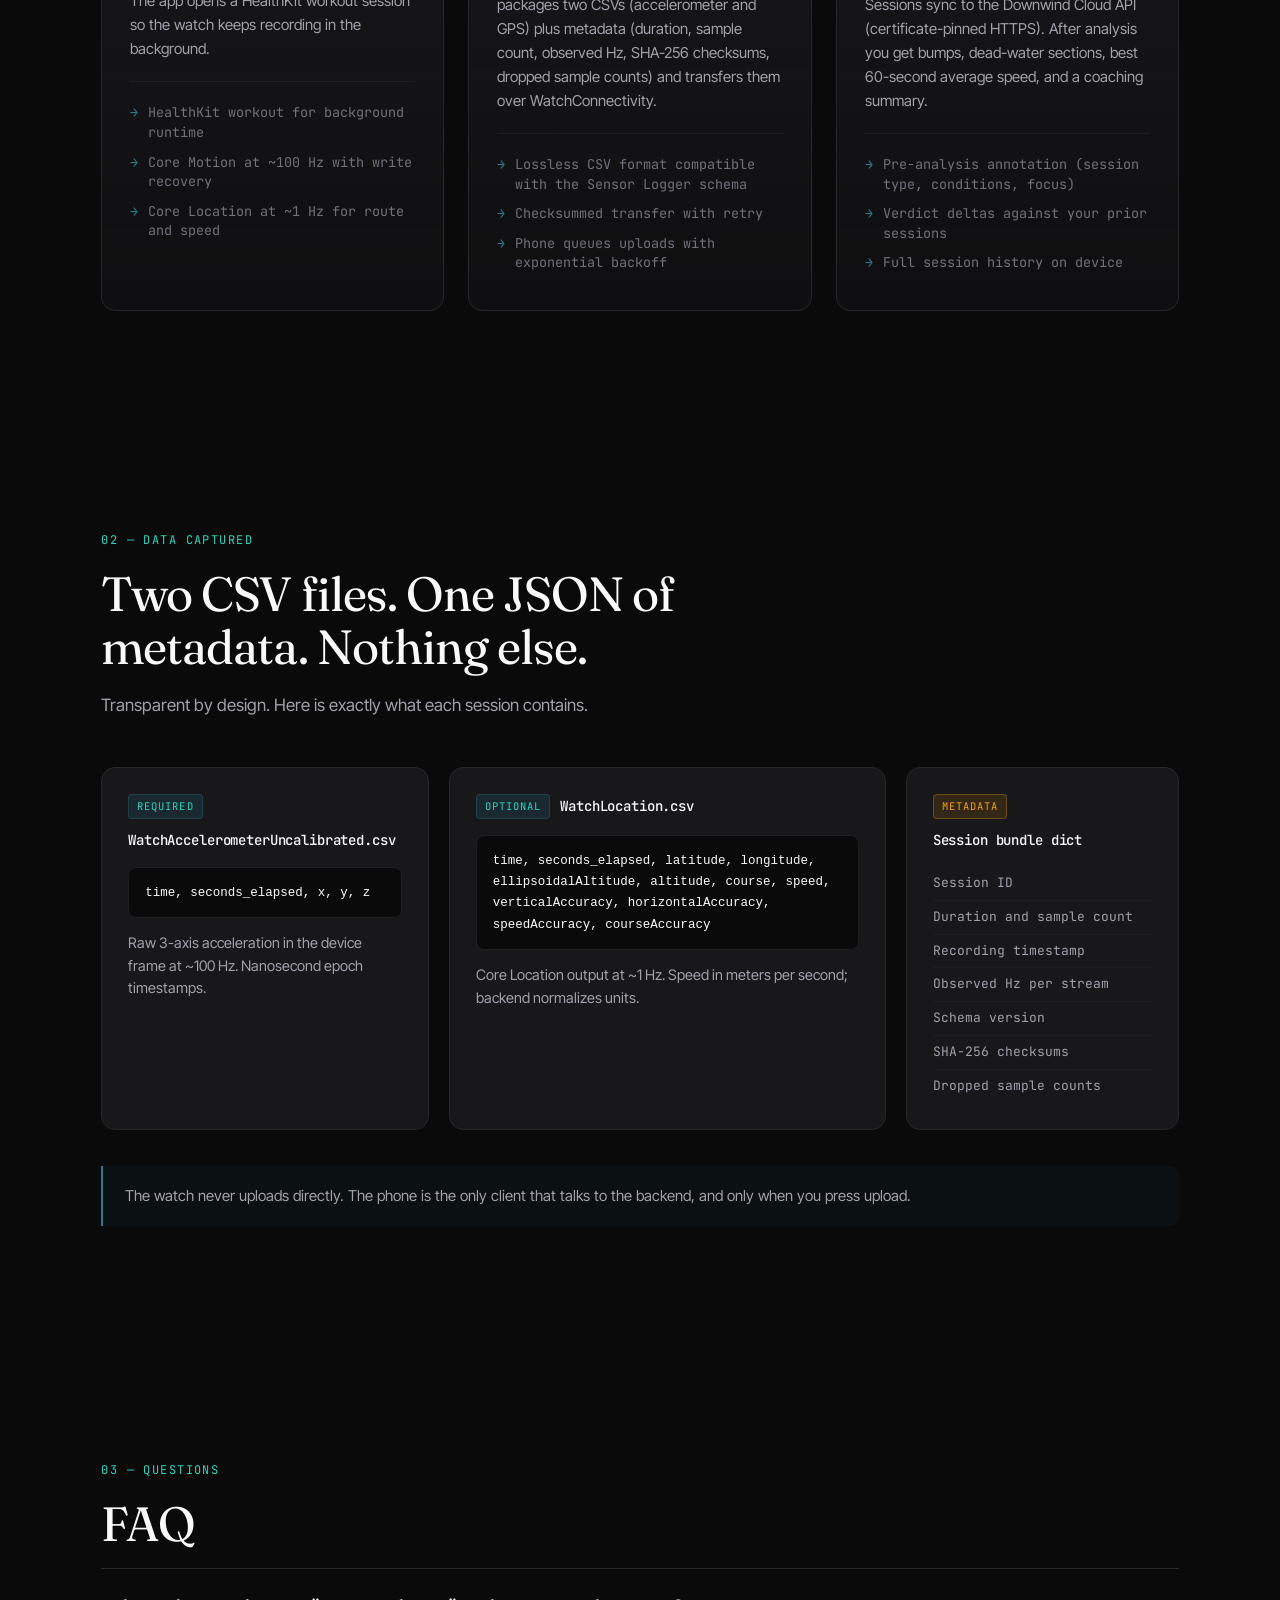
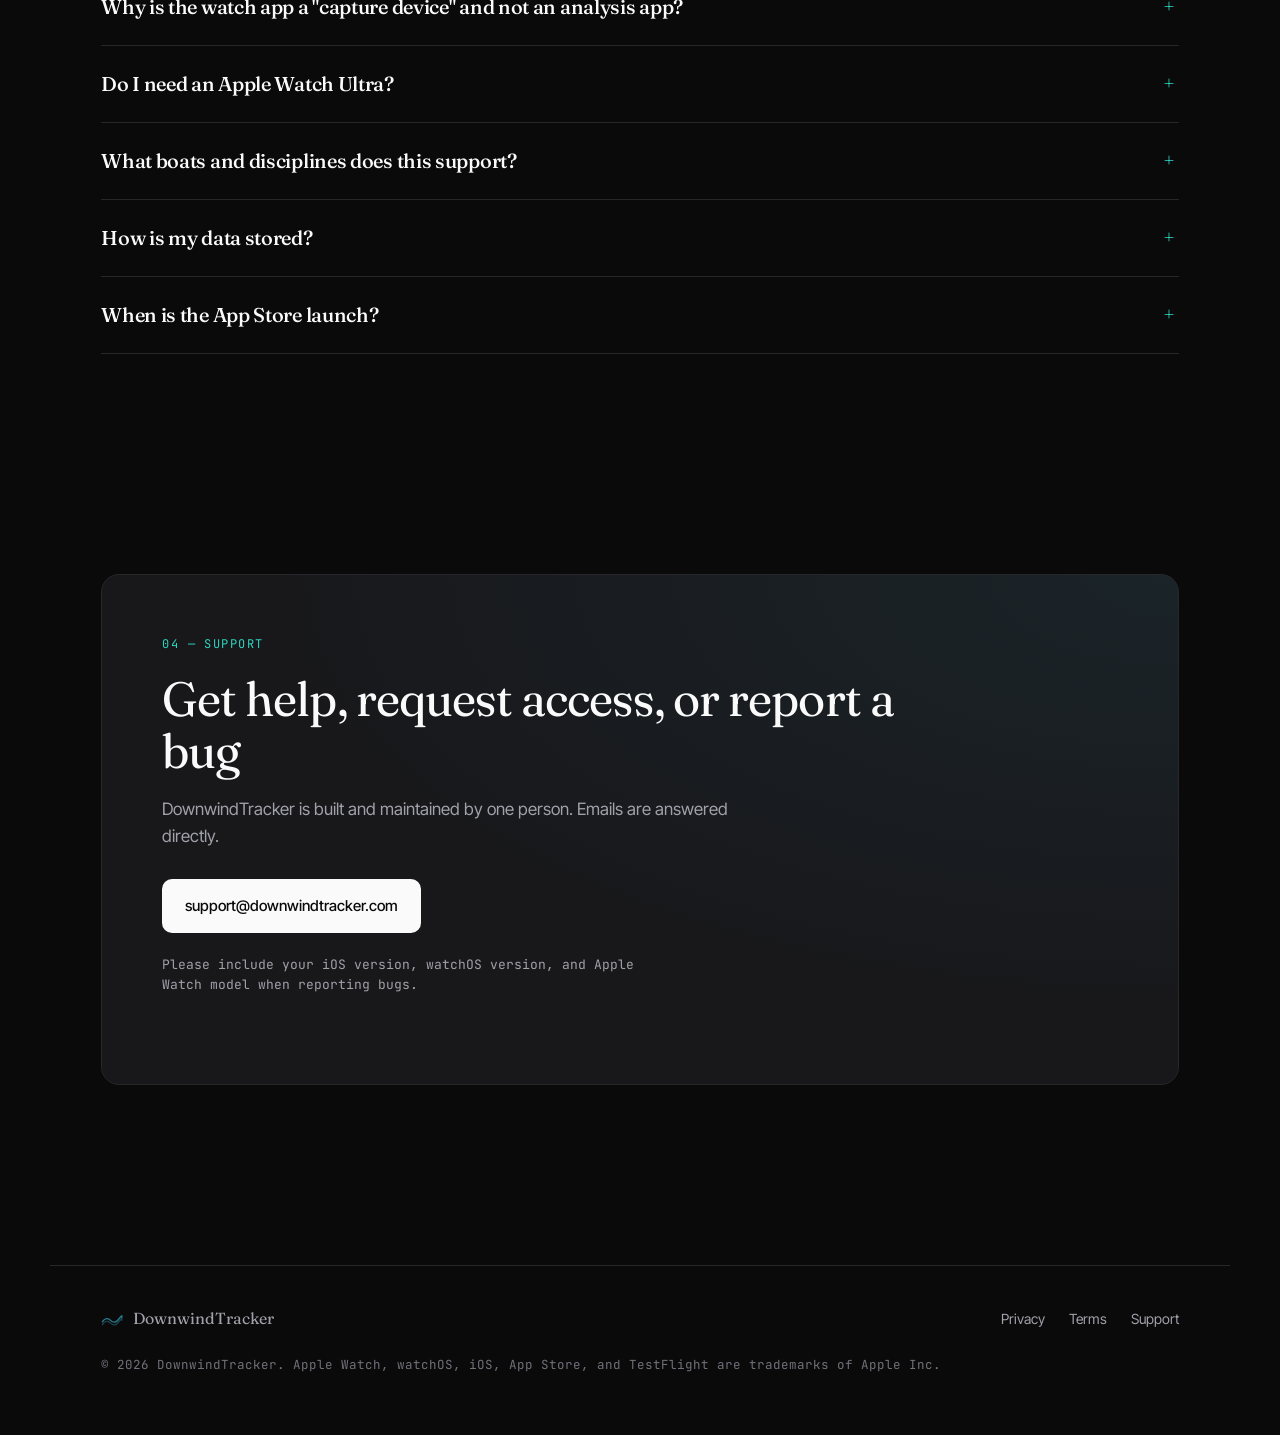
==== commit 97c4dcd0: "Update hero headline copy Co-Authored-By: Claude Sonnet 4.6 (1M context) <noreply@anthropic.com>" ====
--- a/index.html
+++ b/index.html
@@ -49,8 +49,8 @@
     </div>
 
     <h1 class="hero-title">
-      The bumps know <em>where</em> you were.<br/>
-      Now your watch does too.
+      Every stroke logged.<br/>
+      Every bump, <em>linked</em>.
     </h1>
 
     <p class="hero-lede">
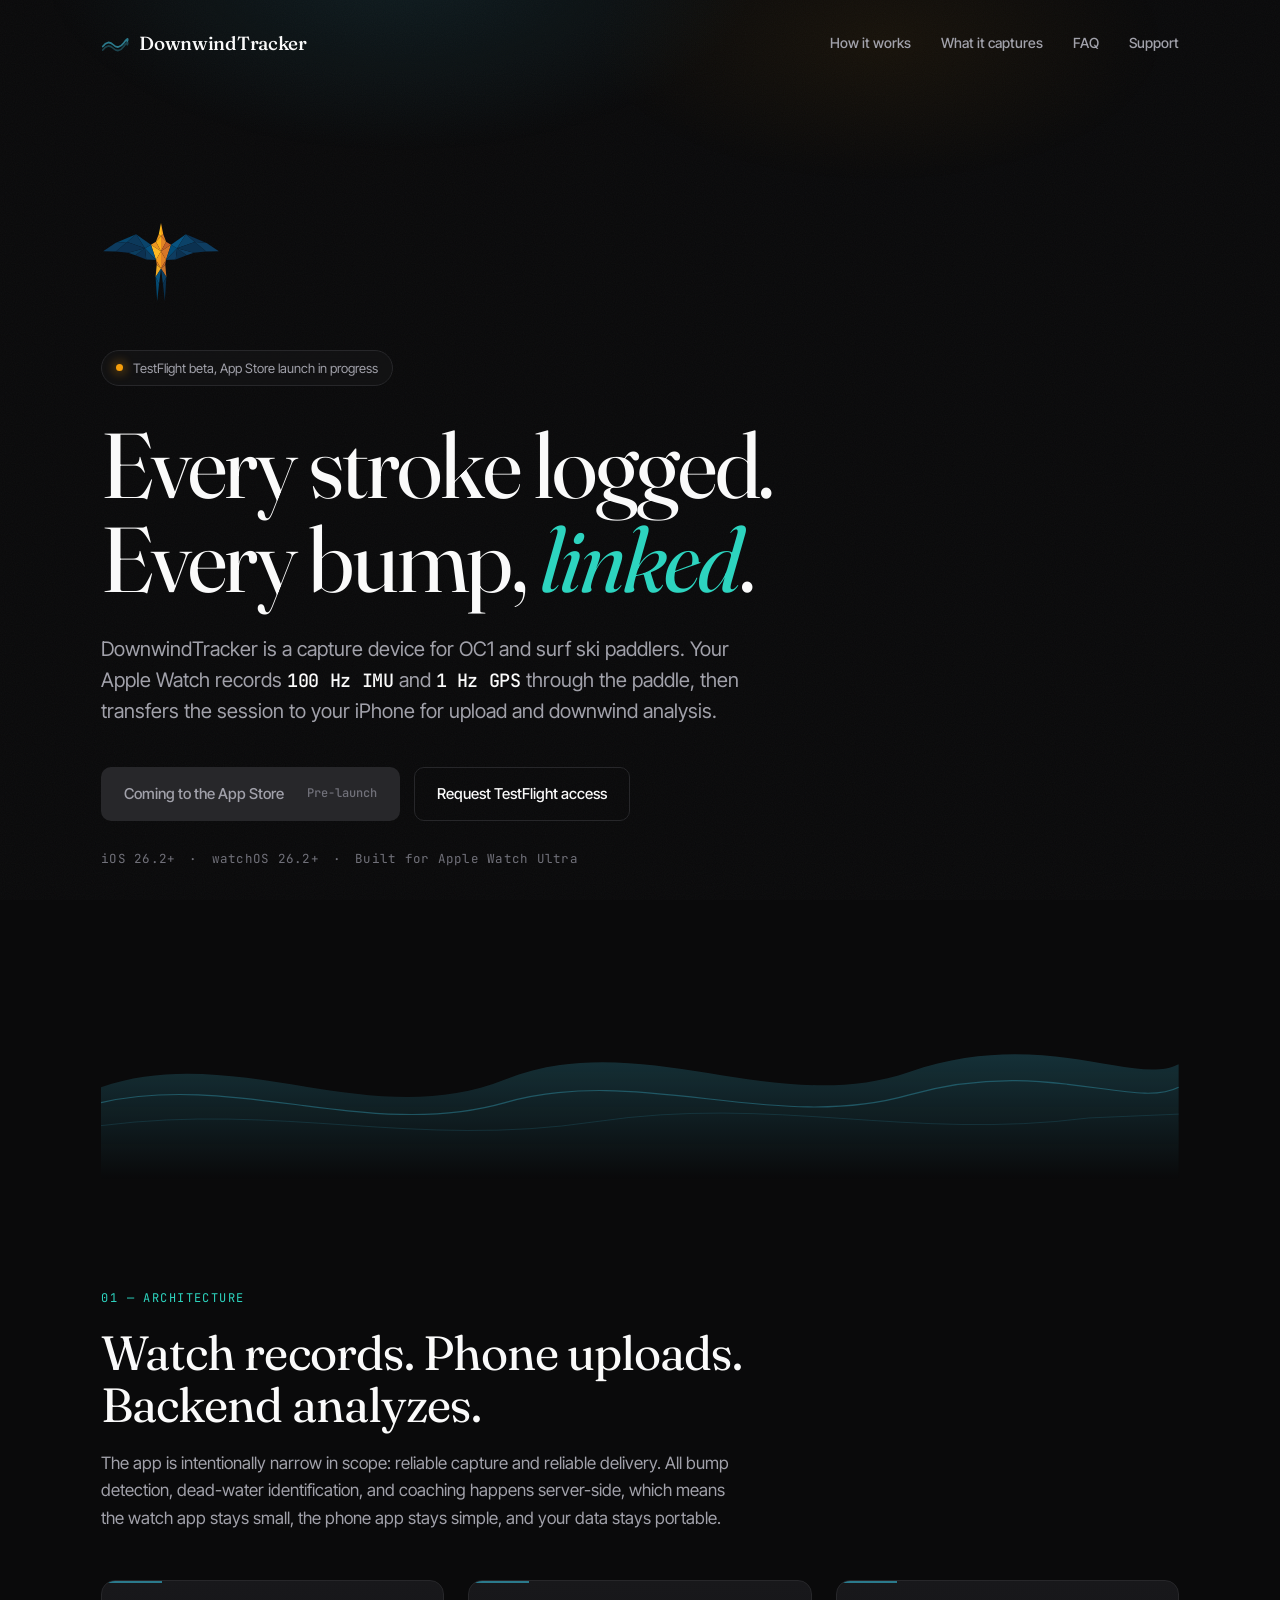
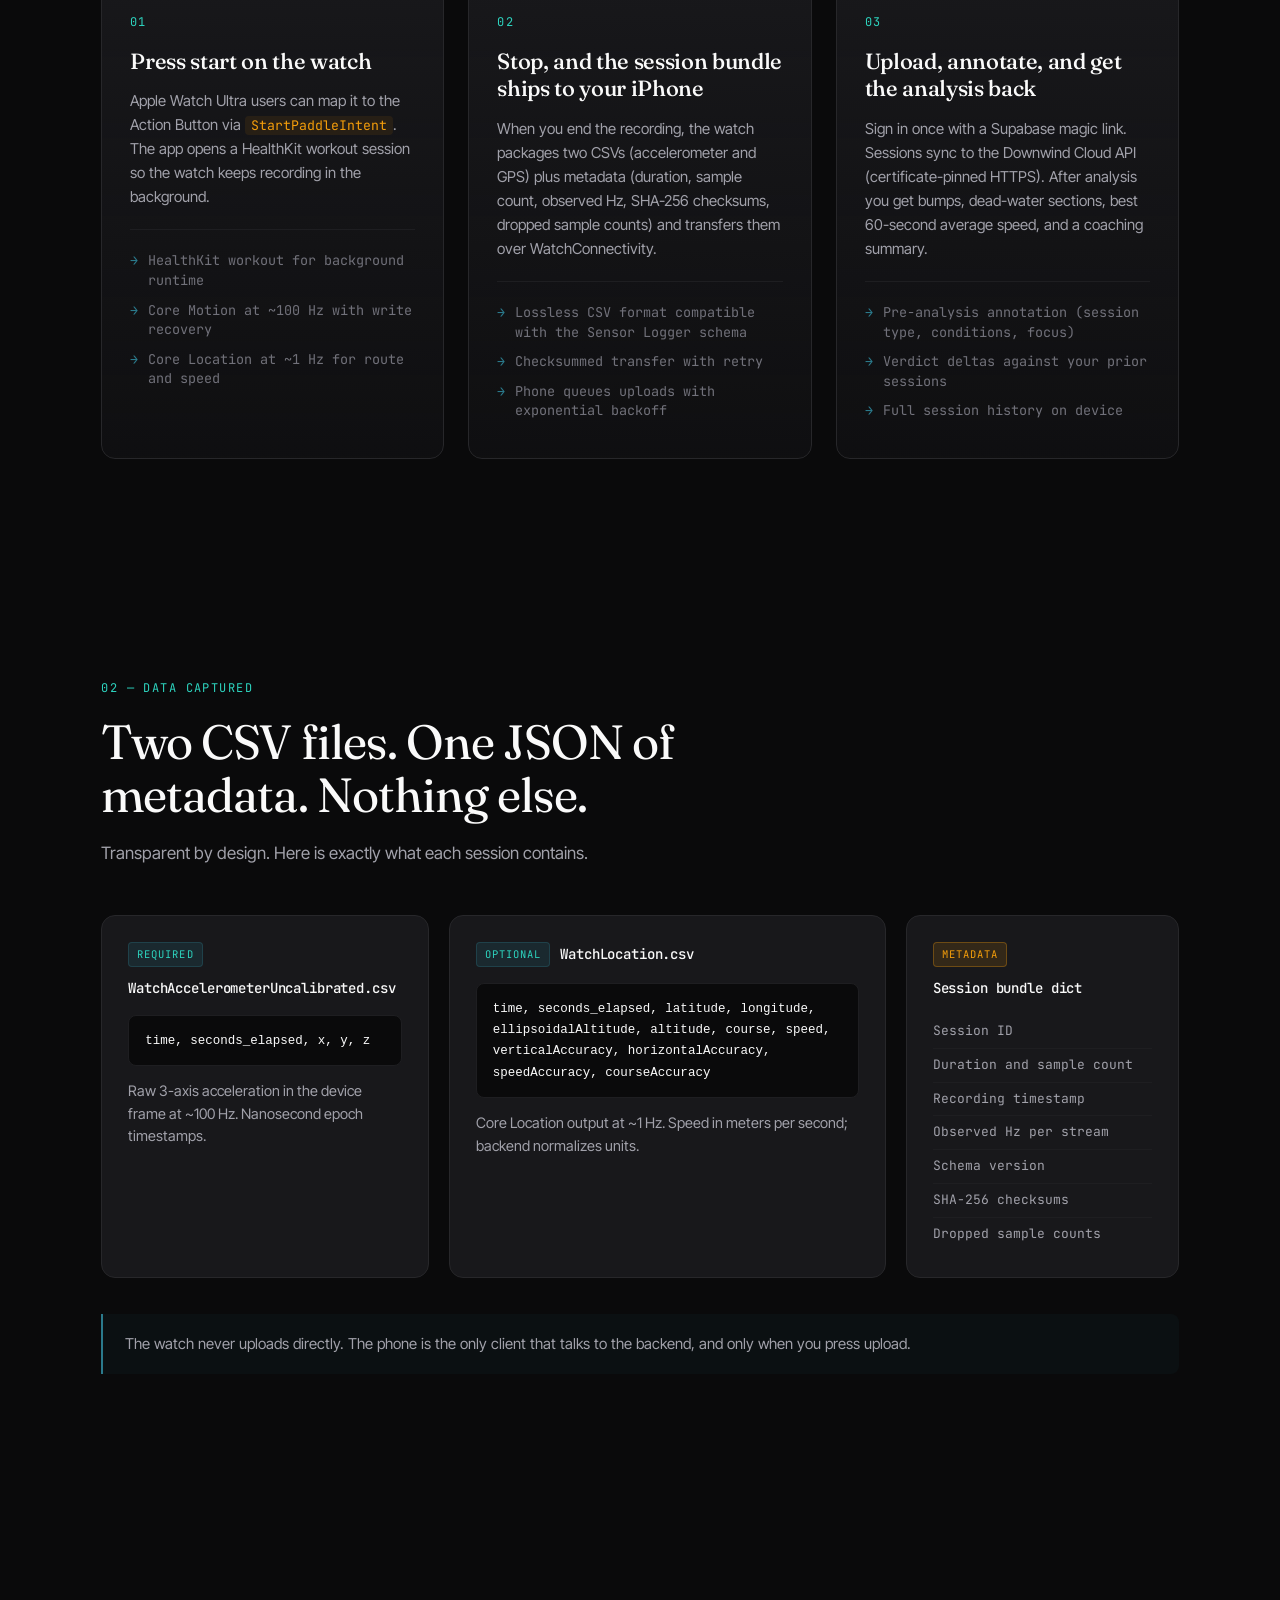
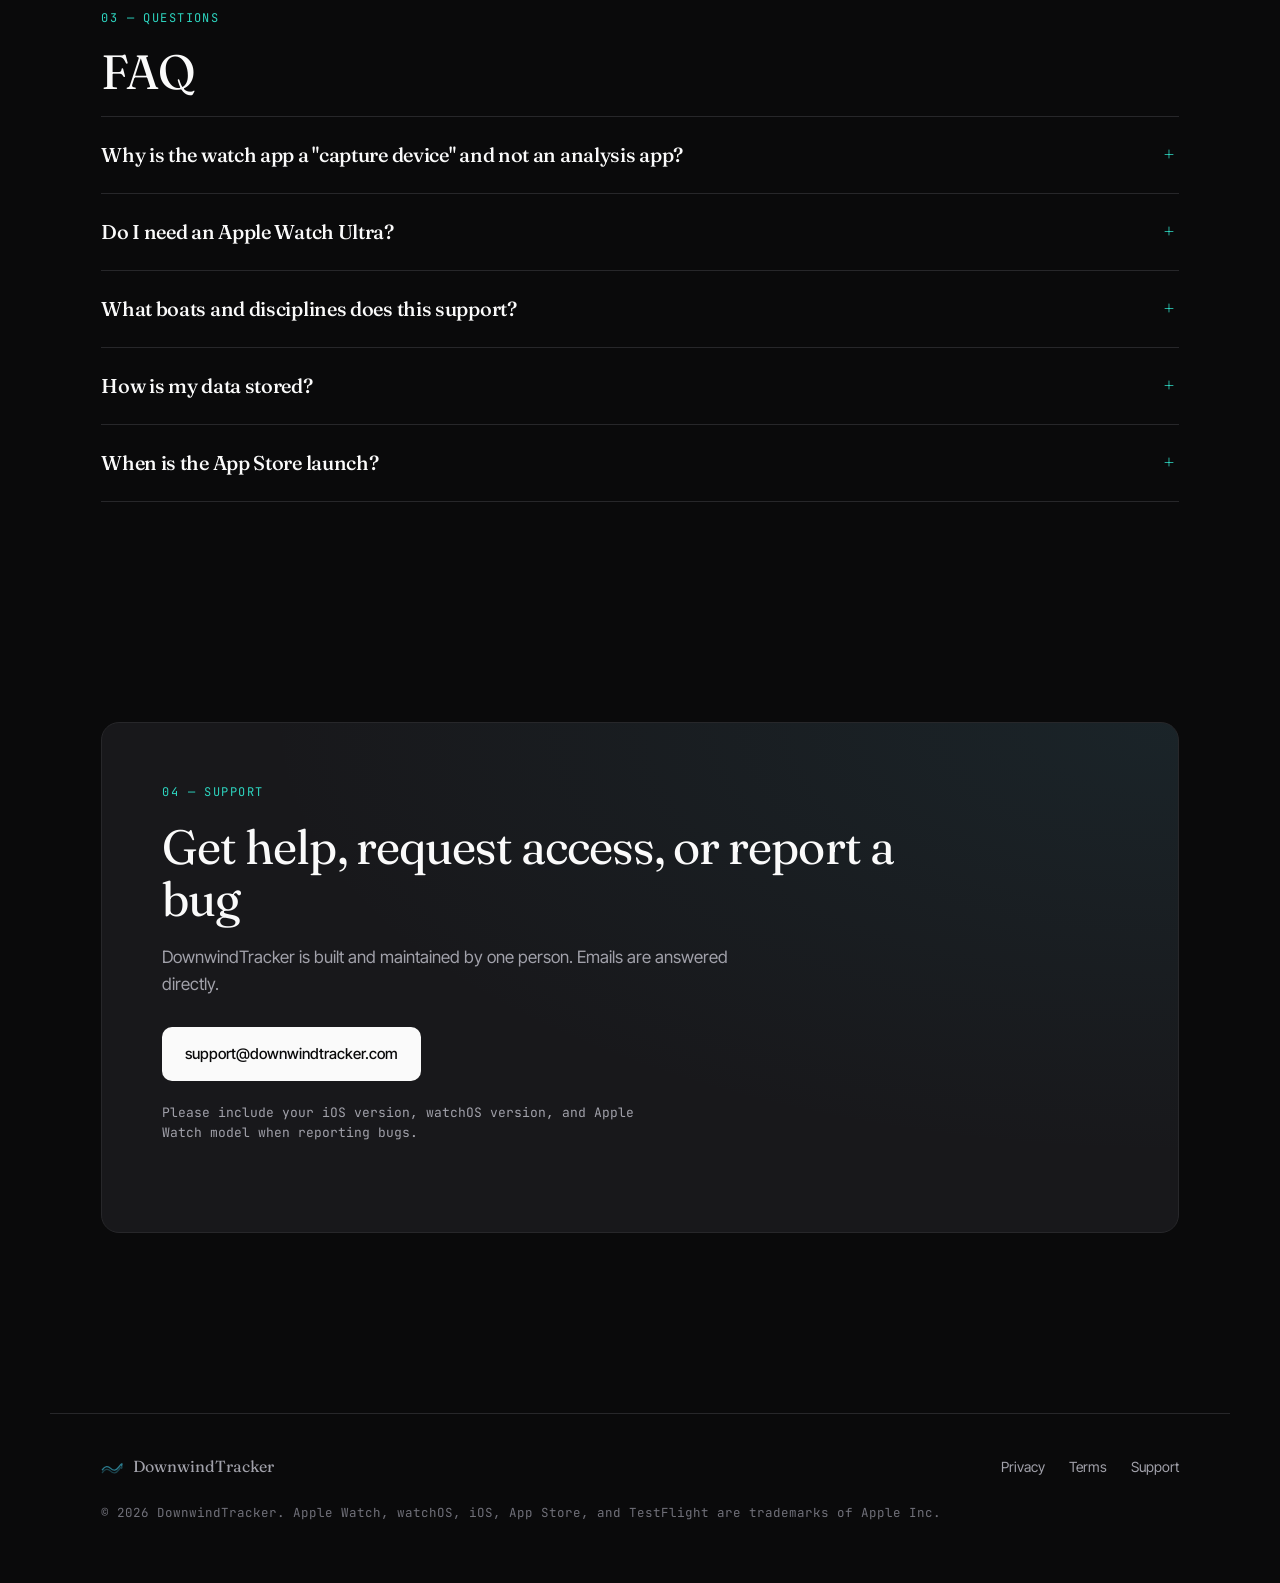
==== commit 6d2cb6fb: "Add app logo to hero section Co-Authored-By: Claude Sonnet 4.6 (1M context) <noreply@anthropic.com>" ====
--- a/index.html
+++ b/index.html
@@ -43,6 +43,9 @@
 
   <!-- HERO -->
   <section class="hero">
+    <div class="hero-icon">
+      <img src="/logo.svg" alt="DownwindTracker app icon" width="120" height="120">
+    </div>
     <div class="hero-status" role="status">
       <span class="dot"></span>
       <span>TestFlight beta, App Store launch in progress</span>
--- a/styles.css
+++ b/styles.css
@@ -124,6 +124,17 @@
   text-align: left;
 }
 
+.hero-icon {
+  margin-bottom: 28px;
+}
+
+.hero-icon img {
+  width: clamp(80px, 12vw, 120px);
+  height: clamp(80px, 12vw, 120px);
+  border-radius: 22%;
+  display: block;
+}
+
 .hero-status {
   display: inline-flex;
   align-items: center;
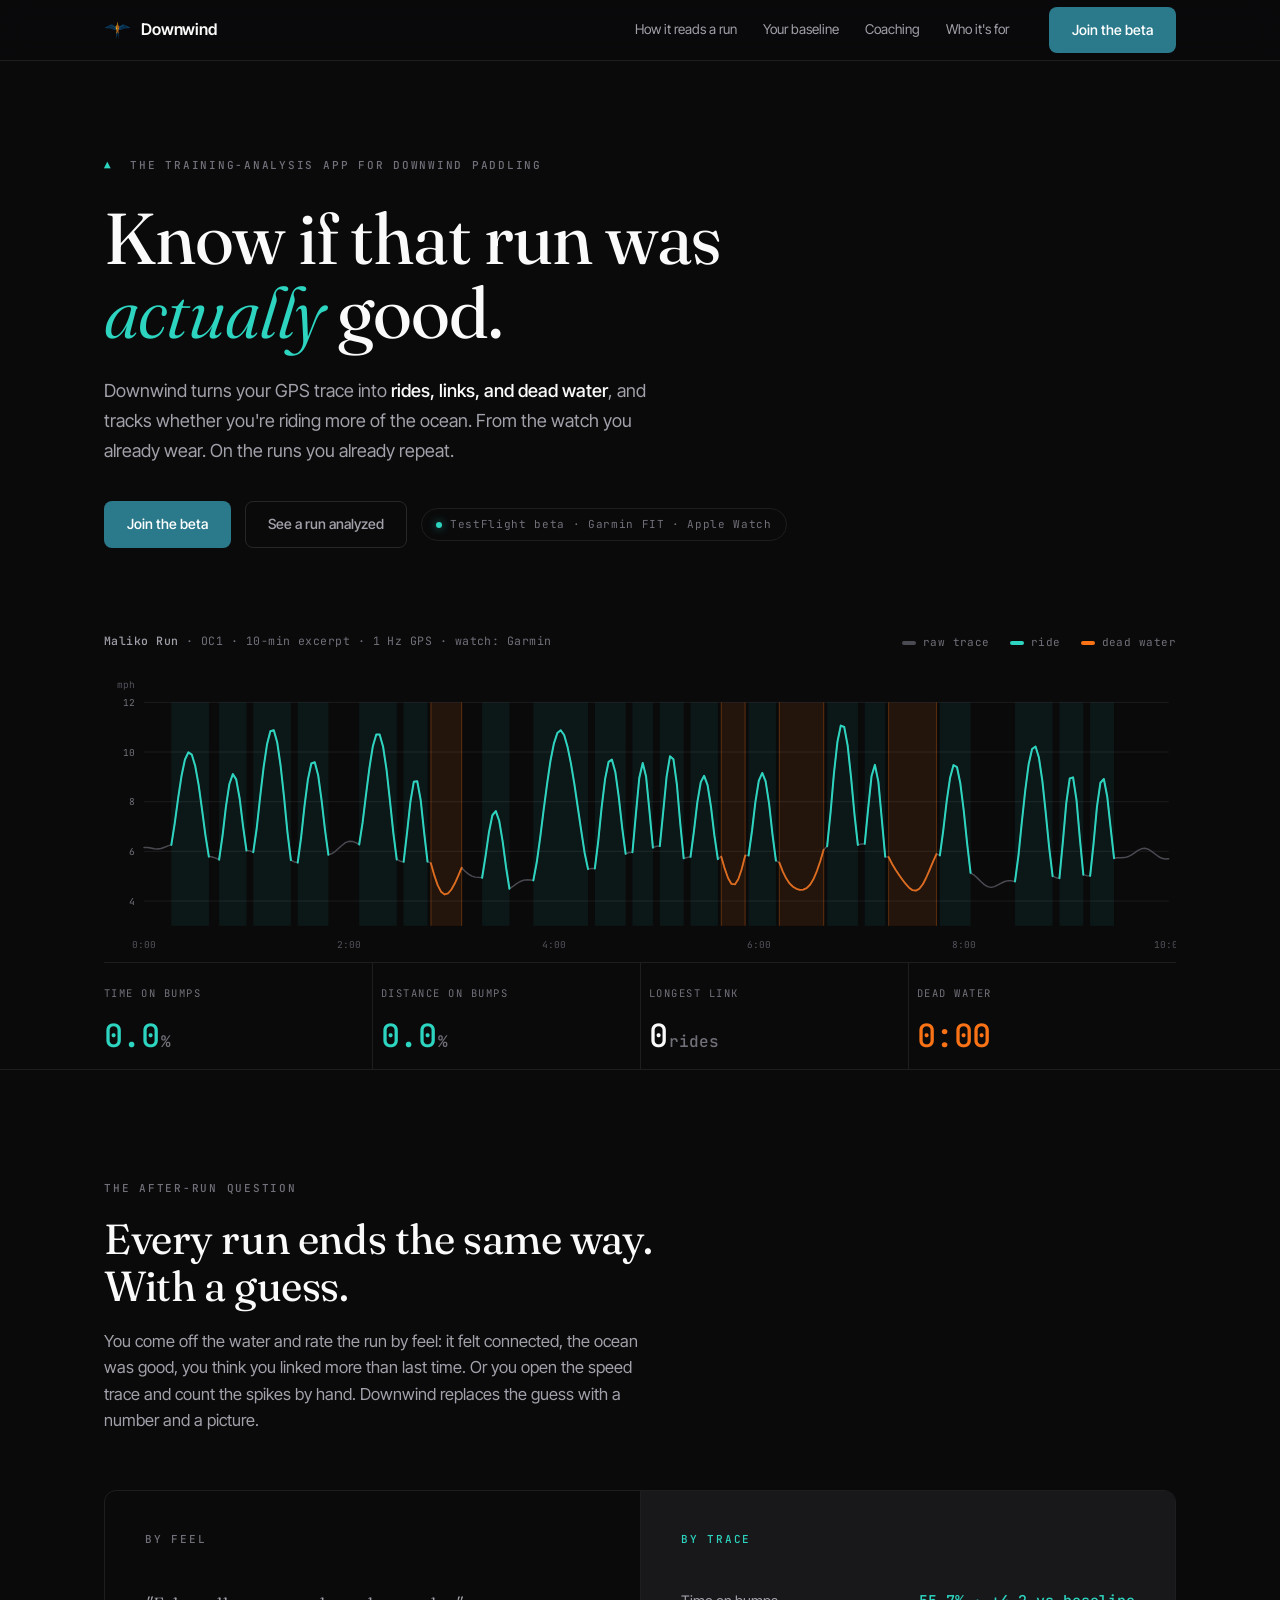
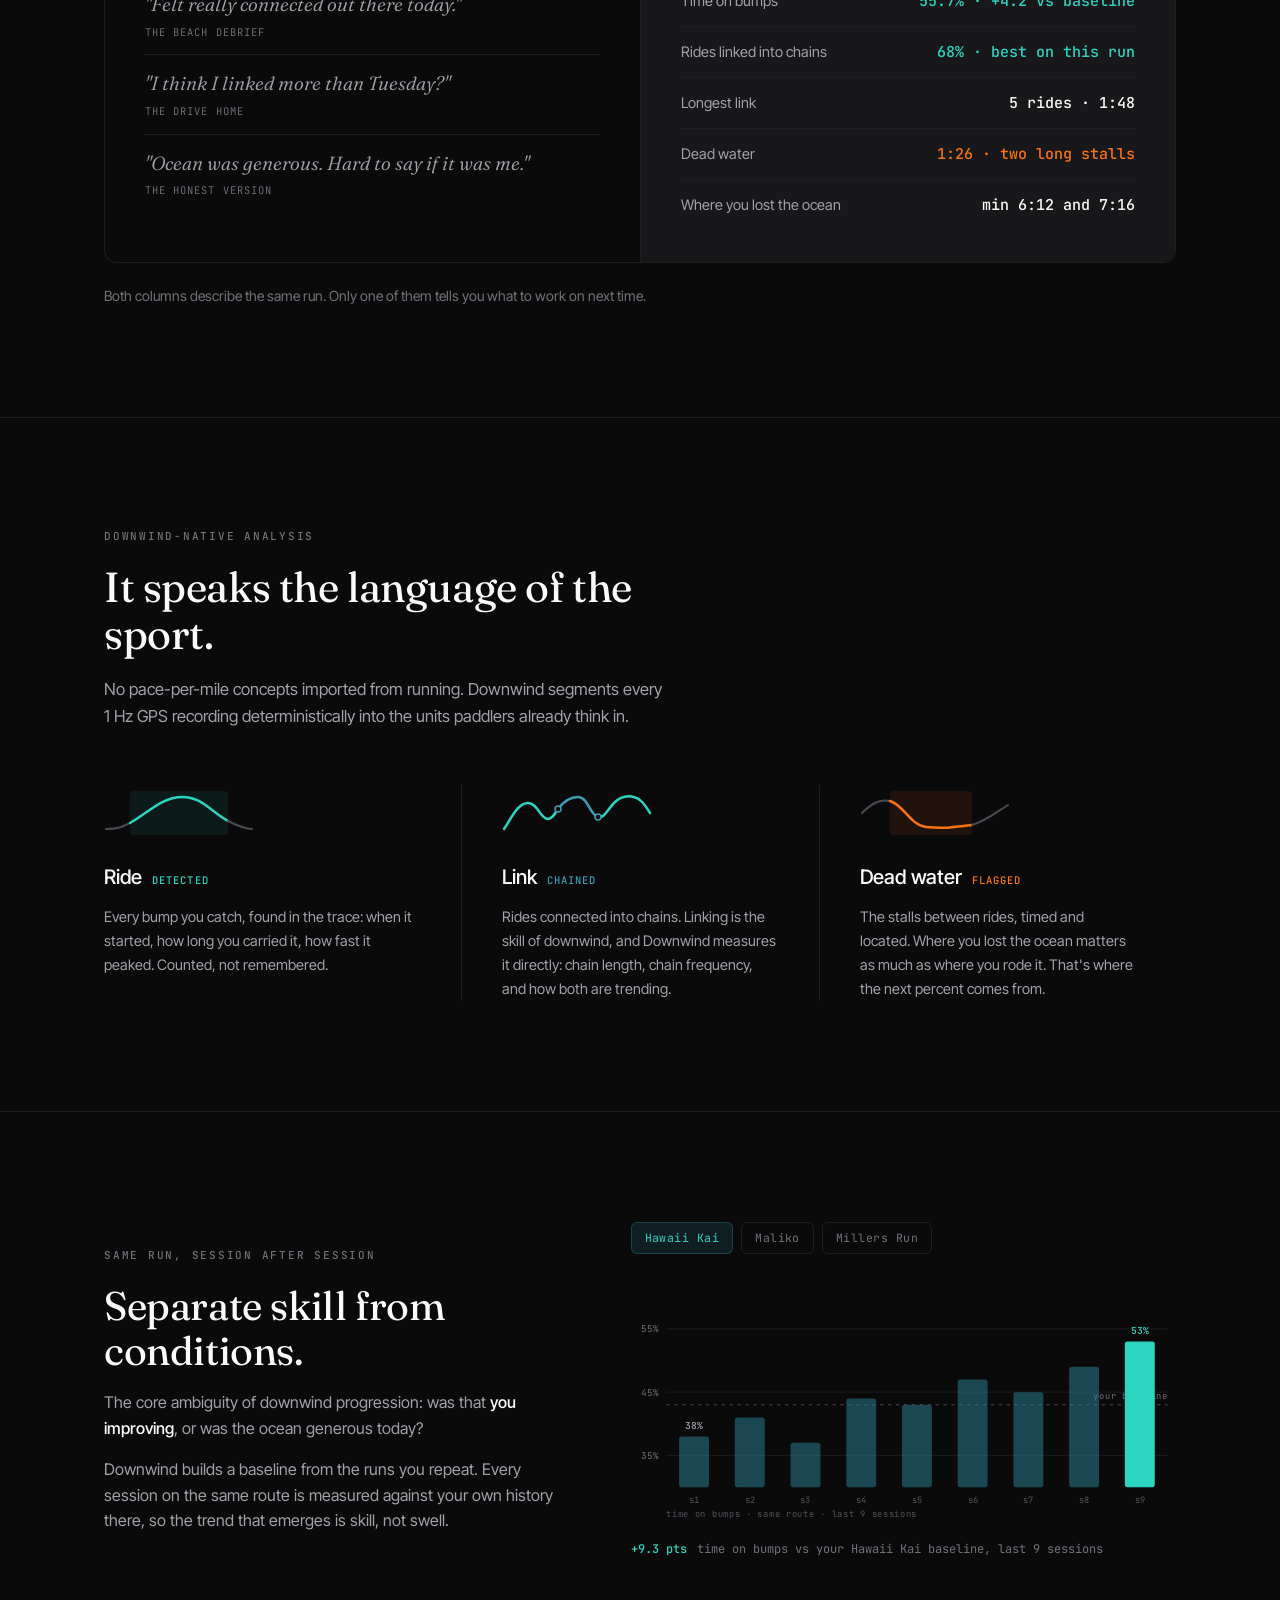
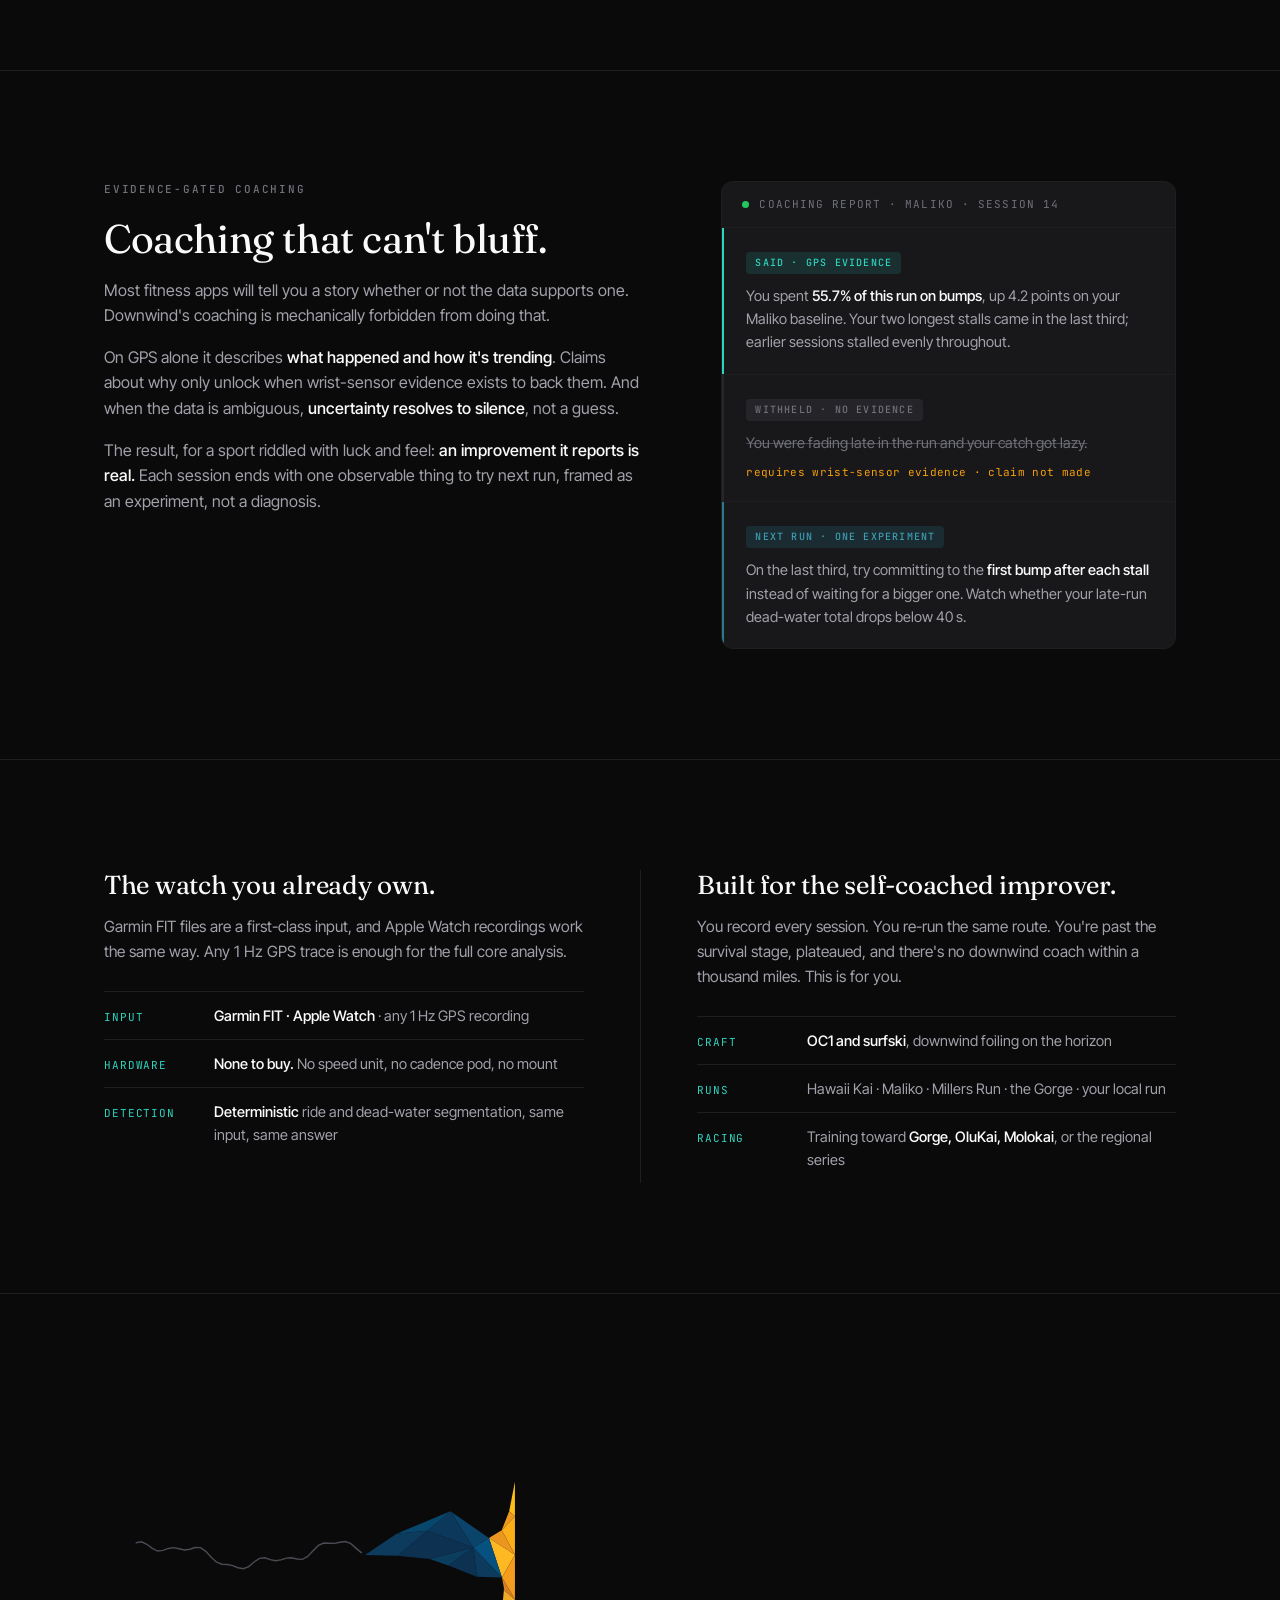
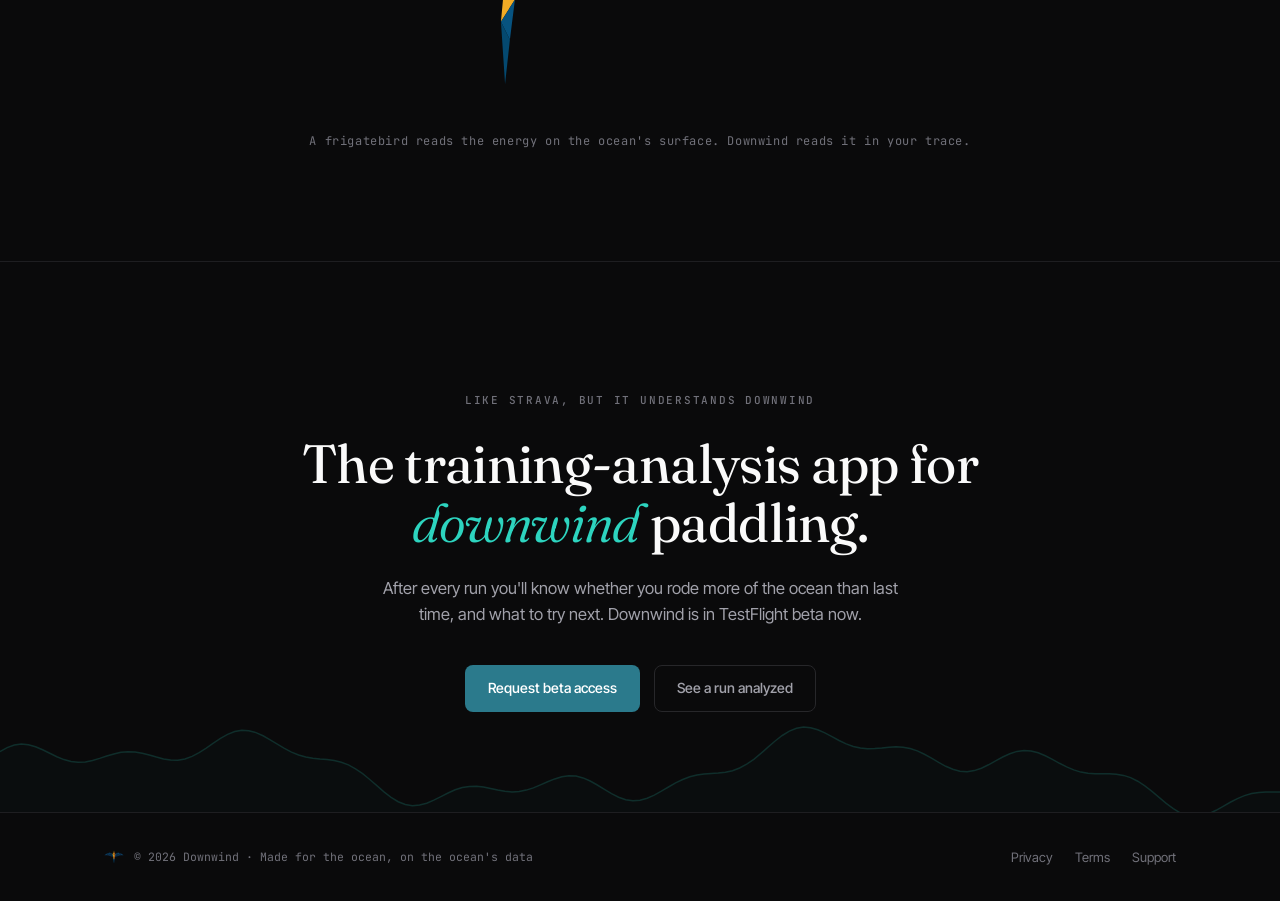
==== commit ac0b9cca: "Migrate site to new downwind-site content bundle Replace landing + legal pages with the refreshed 07" ====
--- a/index.html
+++ b/index.html
@@ -1,299 +1,930 @@
-<!doctype html>
+<!DOCTYPE html>
 <html lang="en">
 <head>
-<meta charset="utf-8" />
-<meta name="viewport" content="width=device-width, initial-scale=1" />
-<title>DownwindTracker — Record OC1 downwind sessions from Apple Watch</title>
-<meta name="description" content="DownwindTracker captures IMU and GPS data from your Apple Watch during outrigger canoe downwind paddles, then ships it to your iPhone for upload and bump analysis." />
-<meta name="theme-color" content="#0A0A0B" />
-<link rel="icon" type="image/svg+xml" href="/favicon.svg" />
-<link rel="preconnect" href="https://fonts.googleapis.com" />
-<link rel="preconnect" href="https://fonts.gstatic.com" crossorigin />
-<link href="https://fonts.googleapis.com/css2?family=Fraunces:opsz,wght@9..144,300;9..144,400;9..144,500;9..144,600;9..144,700&family=Inter+Tight:wght@400;500;600;700&family=JetBrains+Mono:wght@400;500&display=swap" rel="stylesheet" />
-<link rel="stylesheet" href="/styles.css" />
-<meta property="og:title" content="DownwindTracker" />
-<meta property="og:description" content="Record OC1 downwind paddle sessions on Apple Watch. Upload to iPhone for bump and dead-water analysis." />
-<meta property="og:type" content="website" />
-<meta property="og:url" content="https://www.downwindtracker.com/" />
+<meta charset="UTF-8">
+<meta name="viewport" content="width=device-width, initial-scale=1.0">
+<title>Downwind · The training-analysis app for downwind paddling</title>
+<meta name="description" content="Know if that run was actually good. Downwind turns your GPS trace into rides, links, and dead water, and tracks whether you're riding more of the ocean.">
+<meta property="og:title" content="Downwind · The training-analysis app for downwind paddling">
+<meta property="og:description" content="Know if that run was actually good. Downwind turns your GPS trace into rides, links, and dead water.">
+<meta property="og:type" content="website">
+<link rel="icon" href="favicon.svg" type="image/svg+xml">
+<link rel="preconnect" href="https://fonts.googleapis.com">
+<link rel="preconnect" href="https://fonts.gstatic.com" crossorigin>
+<link href="https://fonts.googleapis.com/css2?family=Fraunces:ital,opsz,wght@0,9..144,340;0,9..144,420;0,9..144,560;1,9..144,340&family=Inter+Tight:ital,wght@0,400;0,450;0,520;0,600;1,400&family=JetBrains+Mono:wght@400;500&display=swap" rel="stylesheet">
+<style>
+:root{
+  --bg:#0A0A0B;
+  --surface-1:#18181B;
+  --surface-2:#27272A;
+  --border:#27272A;
+  --border-subtle:#1E1E21;
+  --text-1:#FAFAFA;
+  --text-2:#A1A1AA;
+  --text-3:#71717A;
+  --teal:#2B7A8C;
+  --teal-bright:#3E9DB2;
+  --ride:#2DD4BF;
+  --dead:#F97316;
+  --amber:#F59E0B;
+  --font-display:"Fraunces",Georgia,serif;
+  --font-body:"Inter Tight",system-ui,sans-serif;
+  --font-mono:"JetBrains Mono",ui-monospace,monospace;
+  --max:1120px;
+}
+*{margin:0;padding:0;box-sizing:border-box}
+html{scroll-behavior:smooth}
+body{
+  background:var(--bg);
+  color:var(--text-1);
+  font-family:var(--font-body);
+  font-size:16px;
+  line-height:1.6;
+  -webkit-font-smoothing:antialiased;
+  overflow-x:hidden;
+}
+::selection{background:rgba(45,212,191,.25);color:var(--text-1)}
+a{color:inherit;text-decoration:none}
+.wrap{max-width:var(--max);margin:0 auto;padding:0 24px}
+
+/* ---------- shared vocabulary ---------- */
+.eyebrow{
+  font-family:var(--font-mono);
+  font-size:11px;
+  font-weight:500;
+  letter-spacing:.16em;
+  text-transform:uppercase;
+  color:var(--text-3);
+}
+.eyebrow .tick{color:var(--ride)}
+.mono{font-family:var(--font-mono);font-variant-numeric:tabular-nums lining-nums}
+.rule{border:none;border-top:1px solid var(--border-subtle)}
+.btn{
+  display:inline-flex;align-items:center;gap:8px;
+  font-family:var(--font-body);font-size:14px;font-weight:520;
+  padding:11px 22px;border-radius:8px;cursor:pointer;
+  border:1px solid transparent;
+  transition:background .18s ease,border-color .18s ease,color .18s ease;
+}
+.btn-primary{background:var(--teal);color:#fff}
+.btn-primary:hover{background:var(--teal-bright)}
+.btn-ghost{background:transparent;color:var(--text-2);border-color:var(--surface-2)}
+.btn-ghost:hover{color:var(--text-1);border-color:var(--text-3)}
+
+/* ---------- nav ---------- */
+nav{
+  position:sticky;top:0;z-index:50;
+  background:rgba(10,10,11,.82);
+  backdrop-filter:blur(12px);
+  -webkit-backdrop-filter:blur(12px);
+  border-bottom:1px solid var(--border-subtle);
+}
+.nav-inner{
+  max-width:var(--max);margin:0 auto;padding:0 24px;
+  height:60px;display:flex;align-items:center;gap:32px;
+}
+.wordmark{display:flex;align-items:center;gap:10px;font-weight:600;font-size:16px;letter-spacing:-.01em}
+.wordmark svg{display:block}
+.nav-links{display:flex;gap:26px;margin-left:auto}
+.nav-links a{font-size:13.5px;color:var(--text-2);transition:color .15s}
+.nav-links a:hover{color:var(--text-1)}
+.nav-cta{margin-left:8px}
+@media(max-width:760px){.nav-links{display:none}}
+
+/* ---------- hero ---------- */
+.hero{padding:96px 0 40px;position:relative}
+.hero .eyebrow{margin-bottom:26px}
+.hero h1{
+  font-family:var(--font-display);
+  font-weight:420;
+  font-size:clamp(40px,6.2vw,72px);
+  line-height:1.04;
+  letter-spacing:-.015em;
+  max-width:15ch;
+}
+.hero h1 em{font-style:italic;font-weight:340;color:var(--ride)}
+.hero .sub{
+  margin-top:26px;max-width:56ch;
+  font-size:18px;color:var(--text-2);line-height:1.65;
+}
+.hero .sub strong{color:var(--text-1);font-weight:520}
+.hero-actions{margin-top:36px;display:flex;align-items:center;gap:14px;flex-wrap:wrap}
+.status-pill{
+  display:inline-flex;align-items:center;gap:8px;
+  font-family:var(--font-mono);font-size:11px;letter-spacing:.06em;
+  color:var(--text-3);padding:7px 14px;
+  border:1px solid var(--border-subtle);border-radius:999px;
+}
+.status-pill .dot{width:6px;height:6px;border-radius:50%;background:var(--ride);box-shadow:0 0 8px rgba(45,212,191,.6)}
+
+/* ---------- hero chart ---------- */
+.analysis{padding:44px 0 0}
+.chart-frame{position:relative}
+.chart-caption{
+  display:flex;justify-content:space-between;align-items:baseline;
+  padding-bottom:14px;gap:16px;flex-wrap:wrap;
+}
+.chart-caption .left{font-family:var(--font-mono);font-size:11.5px;color:var(--text-3);letter-spacing:.04em}
+.chart-caption .left b{color:var(--text-2);font-weight:500}
+.legend{display:flex;gap:20px;flex-wrap:wrap}
+.legend span{display:inline-flex;align-items:center;gap:7px;font-family:var(--font-mono);font-size:11px;color:var(--text-3);letter-spacing:.04em}
+.legend i{width:14px;height:4px;border-radius:2px;display:inline-block}
+.legend .k-raw i{background:#4A4A52}
+.legend .k-ride i{background:var(--ride)}
+.legend .k-dead i{background:var(--dead)}
+#trace{width:100%;height:auto;display:block}
+#trace text{font-family:var(--font-mono)}
+.stat-strip{
+  display:grid;grid-template-columns:repeat(4,1fr);
+  border-top:1px solid var(--border-subtle);
+  margin-top:6px;
+}
+.stat{padding:22px 8px 8px;border-left:1px solid var(--border-subtle)}
+.stat:first-child{border-left:none;padding-left:0}
+.stat .label{font-family:var(--font-mono);font-size:10.5px;letter-spacing:.14em;text-transform:uppercase;color:var(--text-3)}
+.stat .value{
+  margin-top:8px;font-family:var(--font-mono);font-weight:500;
+  font-size:clamp(22px,3vw,32px);letter-spacing:-.02em;
+  font-variant-numeric:tabular-nums;color:var(--text-1);
+}
+.stat .value .unit{font-size:.5em;color:var(--text-3);letter-spacing:0;margin-left:2px}
+.stat.ride .value{color:var(--ride)}
+.stat.dead .value{color:var(--dead)}
+@media(max-width:700px){
+  .stat-strip{grid-template-columns:repeat(2,1fr);row-gap:8px}
+  .stat:nth-child(3){border-left:none;padding-left:0}
+}
+
+/* ---------- sections ---------- */
+section.block{padding:110px 0;border-top:1px solid var(--border-subtle)}
+.section-head{margin-bottom:56px;max-width:62ch}
+.section-head .eyebrow{margin-bottom:18px}
+.section-head h2{
+  font-family:var(--font-display);font-weight:420;
+  font-size:clamp(28px,3.6vw,42px);line-height:1.12;letter-spacing:-.01em;
+}
+.section-head p{margin-top:18px;color:var(--text-2);font-size:16.5px;max-width:58ch}
+
+/* ---------- ledger: feel vs evidence ---------- */
+.ledger{display:grid;grid-template-columns:1fr 1fr;gap:0;border:1px solid var(--border-subtle);border-radius:12px;overflow:hidden}
+.ledger-col{padding:40px 40px 32px}
+.ledger-col+.ledger-col{border-left:1px solid var(--border-subtle)}
+.ledger-col h3{font-family:var(--font-mono);font-size:11px;font-weight:500;letter-spacing:.16em;text-transform:uppercase;margin-bottom:28px}
+.ledger-col.feel h3{color:var(--text-3)}
+.ledger-col.trace h3{color:var(--ride)}
+.ledger-col.trace{background:var(--surface-1)}
+.feel-line{
+  font-family:var(--font-display);font-style:italic;font-weight:340;
+  font-size:19px;line-height:1.5;color:var(--text-2);
+  padding:14px 0;border-bottom:1px solid var(--border-subtle);
+}
+.feel-line:last-of-type{border-bottom:none}
+.feel-line .who{display:block;font-family:var(--font-mono);font-style:normal;font-size:10.5px;letter-spacing:.1em;color:var(--text-3);margin-top:6px;text-transform:uppercase}
+.trace-row{
+  display:flex;justify-content:space-between;align-items:baseline;gap:16px;
+  padding:13px 0;border-bottom:1px solid var(--border-subtle);
+}
+.trace-row:last-of-type{border-bottom:none}
+.trace-row .q{font-size:14.5px;color:var(--text-2)}
+.trace-row .a{font-family:var(--font-mono);font-size:15px;font-weight:500;color:var(--text-1);white-space:nowrap;font-variant-numeric:tabular-nums}
+.trace-row .a.up{color:var(--ride)}
+.trace-row .a.down{color:var(--dead)}
+.ledger-note{margin-top:22px;font-size:14px;color:var(--text-3);max-width:70ch}
+@media(max-width:820px){.ledger{grid-template-columns:1fr}.ledger-col+.ledger-col{border-left:none;border-top:1px solid var(--border-subtle)}}
+
+/* ---------- vocabulary ---------- */
+.vocab{display:grid;grid-template-columns:repeat(3,1fr);gap:0}
+.vocab-item{padding:0 40px 0 0}
+.vocab-item+.vocab-item{padding-left:40px;border-left:1px solid var(--border-subtle)}
+.vocab-item .glyph{height:56px;display:flex;align-items:center;margin-bottom:20px}
+.vocab-item h3{font-size:20px;font-weight:520;letter-spacing:-.01em;display:flex;align-items:baseline;gap:10px}
+.vocab-item h3 .tag{font-family:var(--font-mono);font-size:10.5px;letter-spacing:.1em;font-weight:500;text-transform:uppercase}
+.vocab-item.v-ride h3 .tag{color:var(--ride)}
+.vocab-item.v-link h3 .tag{color:var(--teal-bright)}
+.vocab-item.v-dead h3 .tag{color:var(--dead)}
+.vocab-item p{margin-top:12px;font-size:14.5px;color:var(--text-2);line-height:1.65}
+@media(max-width:820px){
+  .vocab{grid-template-columns:1fr;gap:44px}
+  .vocab-item,.vocab-item+.vocab-item{padding:0;border-left:none}
+}
+
+/* ---------- baseline ---------- */
+.baseline-grid{display:grid;grid-template-columns:5fr 6fr;gap:72px;align-items:center}
+.baseline-copy p{color:var(--text-2);font-size:16px;margin-top:16px}
+.baseline-copy p strong{color:var(--text-1);font-weight:520}
+.route-tabs{display:flex;gap:8px;margin-bottom:22px;flex-wrap:wrap}
+.route-tab{
+  font-family:var(--font-mono);font-size:11.5px;letter-spacing:.04em;
+  padding:6px 13px;border-radius:6px;border:1px solid var(--border-subtle);
+  color:var(--text-3);
+}
+.route-tab.active{background:rgba(43,122,140,.18);border-color:rgba(43,122,140,.4);color:var(--ride)}
+#baselineChart{width:100%;height:auto;display:block}
+#baselineChart text{font-family:var(--font-mono)}
+.baseline-read{
+  margin-top:18px;display:flex;gap:10px;align-items:baseline;
+  font-family:var(--font-mono);font-size:12px;color:var(--text-3);
+}
+.baseline-read b{color:var(--ride);font-weight:500}
+@media(max-width:880px){.baseline-grid{grid-template-columns:1fr;gap:48px}}
+
+/* ---------- coaching ---------- */
+.coach-grid{display:grid;grid-template-columns:6fr 5fr;gap:72px;align-items:start}
+.coach-copy p{color:var(--text-2);font-size:16px;margin-top:16px}
+.coach-copy p strong{color:var(--text-1);font-weight:520}
+.report{
+  border:1px solid var(--border-subtle);border-radius:12px;overflow:hidden;
+  background:var(--surface-1);
+}
+.report-head{
+  display:flex;align-items:center;gap:10px;
+  padding:14px 20px;border-bottom:1px solid var(--border-subtle);
+  font-family:var(--font-mono);font-size:11px;letter-spacing:.1em;
+  text-transform:uppercase;color:var(--text-3);
+}
+.report-head .dot{width:7px;height:7px;border-radius:50%;background:#22C55E}
+.report-line{padding:20px 20px 20px 24px;border-bottom:1px solid var(--border-subtle);position:relative}
+.report-line:last-child{border-bottom:none}
+.report-line::before{content:"";position:absolute;left:0;top:0;bottom:0;width:2px}
+.report-line.says::before{background:var(--ride)}
+.report-line.withheld::before{background:var(--surface-2)}
+.report-line.unlocked::before{background:var(--teal)}
+.report-line .badge{
+  display:inline-flex;align-items:center;gap:6px;
+  font-family:var(--font-mono);font-size:10px;font-weight:500;letter-spacing:.12em;text-transform:uppercase;
+  padding:3px 9px;border-radius:4px;margin-bottom:10px;
+}
+.report-line.says .badge{background:rgba(45,212,191,.12);color:var(--ride)}
+.report-line.withheld .badge{background:rgba(113,113,122,.15);color:var(--text-3)}
+.report-line.unlocked .badge{background:rgba(43,122,140,.2);color:var(--teal-bright)}
+.report-line p{font-size:14.5px;line-height:1.6;color:var(--text-2)}
+.report-line p b{color:var(--text-1);font-weight:520}
+.report-line.withheld p{color:var(--text-3)}
+.report-line.withheld p .strike{text-decoration:line-through;text-decoration-color:rgba(113,113,122,.6)}
+.report-line .req{
+  display:block;margin-top:10px;font-family:var(--font-mono);
+  font-size:11px;color:var(--amber);letter-spacing:.03em;
+}
+@media(max-width:880px){.coach-grid{grid-template-columns:1fr;gap:44px}}
+
+/* ---------- fit ---------- */
+.fit-grid{display:grid;grid-template-columns:1fr 1fr;gap:0}
+.fit-col{padding-right:56px}
+.fit-col+.fit-col{padding-right:0;padding-left:56px;border-left:1px solid var(--border-subtle)}
+.fit-col h3{font-family:var(--font-display);font-weight:420;font-size:26px;letter-spacing:-.01em;line-height:1.2}
+.fit-col>p{margin-top:14px;color:var(--text-2);font-size:15.5px}
+.fit-list{margin-top:26px;list-style:none}
+.fit-list li{
+  display:flex;gap:14px;align-items:baseline;
+  padding:12px 0;border-top:1px solid var(--border-subtle);
+  font-size:14.5px;color:var(--text-2);
+}
+.fit-list li .m{font-family:var(--font-mono);font-size:11px;letter-spacing:.08em;color:var(--ride);text-transform:uppercase;flex:0 0 96px}
+.fit-list li b{color:var(--text-1);font-weight:520}
+@media(max-width:820px){
+  .fit-grid{grid-template-columns:1fr;gap:52px}
+  .fit-col,.fit-col+.fit-col{padding:0;border-left:none}
+}
+
+/* ---------- closing ---------- */
+.closing{padding:130px 0 100px;border-top:1px solid var(--border-subtle);text-align:center;position:relative;overflow:hidden}
+.closing .eyebrow{margin-bottom:24px}
+.closing h2{
+  font-family:var(--font-display);font-weight:420;
+  font-size:clamp(30px,4.6vw,54px);line-height:1.1;letter-spacing:-.012em;
+  max-width:20ch;margin:0 auto;
+}
+.closing h2 em{font-style:italic;font-weight:340;color:var(--ride)}
+.closing p{margin:22px auto 0;max-width:52ch;color:var(--text-2);font-size:16.5px}
+.closing .hero-actions{justify-content:center;margin-top:38px}
+.closing-trace{position:absolute;left:0;right:0;bottom:-8px;height:120px;opacity:.35;pointer-events:none}
+.closing-trace svg{width:100%;height:100%;display:block}
+
+/* ---------- footer ---------- */
+footer{border-top:1px solid var(--border-subtle);padding:34px 0}
+.foot-inner{display:flex;align-items:center;gap:24px;flex-wrap:wrap}
+.foot-inner .copy{font-family:var(--font-mono);font-size:11.5px;color:var(--text-3)}
+.foot-links{margin-left:auto;display:flex;gap:22px}
+.foot-links a{font-size:13px;color:var(--text-3);transition:color .15s}
+.foot-links a:hover{color:var(--text-2)}
+
+
+/* ---------- colophon (brand band) ---------- */
+.colophon{padding:96px 0}
+.colophon-band{text-align:center}
+#colophonSvg{width:100%;max-width:1160px;height:auto;display:block;margin:0 auto}
+.colophon-caption{
+  margin-top:6px;font-family:var(--font-mono);font-size:12px;
+  letter-spacing:.05em;color:var(--text-3);
+}
+
+/* ---------- reveal motion ---------- */
+.reveal{opacity:0;transform:translateY(18px);transition:opacity .7s ease,transform .7s ease}
+.reveal.in{opacity:1;transform:none}
+@media(prefers-reduced-motion:reduce){
+  html{scroll-behavior:auto}
+  .reveal{opacity:1;transform:none;transition:none}
+}
+</style>
 </head>
 <body>
 
-<!-- Decorative background layers -->
-<div class="bg-grain" aria-hidden="true"></div>
-<div class="bg-glow" aria-hidden="true"></div>
-
-<!-- Header -->
-<header class="site-header">
-  <a class="brand" href="/">
-    <svg class="brand-mark" viewBox="0 0 32 32" aria-hidden="true">
-      <path d="M2 20 Q 8 12, 14 18 T 26 16 T 30 14" fill="none" stroke="currentColor" stroke-width="2" stroke-linecap="round"/>
-      <path d="M2 24 Q 8 16, 14 22 T 26 20 T 30 18" fill="none" stroke="currentColor" stroke-width="2" stroke-linecap="round" opacity="0.5"/>
+<nav>
+  <div class="nav-inner">
+    <a class="wordmark" href="#top" aria-label="Downwind home">
+      <img src="/logo.svg" width="27" height="27" alt="" style="display:block" />
+      Downwind
+    </a>
+    <div class="nav-links">
+      <a href="#analysis">How it reads a run</a>
+      <a href="#baseline">Your baseline</a>
+      <a href="#coaching">Coaching</a>
+      <a href="#fit">Who it's for</a>
+    </div>
+    <a class="btn btn-primary nav-cta" href="#beta">Join the beta</a>
+  </div>
+</nav>
+
+<header class="hero" id="top">
+  <div class="wrap">
+    <div class="eyebrow"><span class="tick">▲</span>&nbsp; The training-analysis app for downwind paddling</div>
+    <h1>Know if that run was <em>actually</em> good.</h1>
+    <p class="sub">Downwind turns your GPS trace into <strong>rides, links, and dead water</strong>, and tracks whether you're riding more of the ocean. From the watch you already wear. On the runs you already repeat.</p>
+    <div class="hero-actions">
+      <a class="btn btn-primary" href="#beta">Join the beta</a>
+      <!-- TODO(demo): once the shared demo account / read-only demo route exists on the
+           live web app, point this at it (e.g. https://downwind-web-prod.fly.dev/demo)
+           instead of the in-page anchor. Blocked on auth: the live site currently
+           requires credentials. Same for the matching button in the closing section. -->
+      <a class="btn btn-ghost" href="#analysis">See a run analyzed</a>
+      <span class="status-pill"><span class="dot"></span>TestFlight beta · Garmin FIT · Apple Watch</span>
+    </div>
+  </div>
+</header>
+
+<section class="analysis" id="analysis">
+  <div class="wrap">
+    <div class="chart-frame">
+      <div class="chart-caption">
+        <div class="left"><b>Maliko Run</b> · OC1 · 10-min excerpt · 1 Hz GPS · watch: Garmin</div>
+        <div class="legend">
+          <span class="k-raw"><i></i>raw trace</span>
+          <span class="k-ride"><i></i>ride</span>
+          <span class="k-dead"><i></i>dead water</span>
+        </div>
+      </div>
+      <svg id="trace" viewBox="0 0 1180 320" preserveAspectRatio="xMidYMid meet" role="img" aria-label="A GPS speed trace being segmented into rides, links, and dead water"></svg>
+      <div class="stat-strip">
+        <div class="stat ride">
+          <div class="label">Time on bumps</div>
+          <div class="value"><span data-count="55.7" data-decimals="1">0.0</span><span class="unit">%</span></div>
+        </div>
+        <div class="stat ride">
+          <div class="label">Distance on bumps</div>
+          <div class="value"><span data-count="63.9" data-decimals="1">0.0</span><span class="unit">%</span></div>
+        </div>
+        <div class="stat">
+          <div class="label">Longest link</div>
+          <div class="value"><span data-count="5" data-decimals="0">0</span><span class="unit">rides</span></div>
+        </div>
+        <div class="stat dead">
+          <div class="label">Dead water</div>
+          <div class="value"><span id="deadClock">0:00</span></div>
+        </div>
+      </div>
+    </div>
+  </div>
+</section>
+
+<section class="block" id="question">
+  <div class="wrap">
+    <div class="section-head reveal">
+      <div class="eyebrow">The after-run question</div>
+      <h2>Every run ends the same way. With a guess.</h2>
+      <p>You come off the water and rate the run by feel: it felt connected, the ocean was good, you think you linked more than last time. Or you open the speed trace and count the spikes by hand. Downwind replaces the guess with a number and a picture.</p>
+    </div>
+    <div class="ledger reveal">
+      <div class="ledger-col feel">
+        <h3>By feel</h3>
+        <div class="feel-line">"Felt really connected out there today."<span class="who">the beach debrief</span></div>
+        <div class="feel-line">"I think I linked more than Tuesday?"<span class="who">the drive home</span></div>
+        <div class="feel-line">"Ocean was generous. Hard to say if it was me."<span class="who">the honest version</span></div>
+      </div>
+      <div class="ledger-col trace">
+        <h3>By trace</h3>
+        <div class="trace-row"><span class="q">Time on bumps</span><span class="a up">55.7% · +4.2 vs baseline</span></div>
+        <div class="trace-row"><span class="q">Rides linked into chains</span><span class="a up">68% · best on this run</span></div>
+        <div class="trace-row"><span class="q">Longest link</span><span class="a">5 rides · 1:48</span></div>
+        <div class="trace-row"><span class="q">Dead water</span><span class="a down">1:26 · two long stalls</span></div>
+        <div class="trace-row"><span class="q">Where you lost the ocean</span><span class="a">min 6:12 and 7:16</span></div>
+      </div>
+    </div>
+    <p class="ledger-note">Both columns describe the same run. Only one of them tells you what to work on next time.</p>
+  </div>
+</section>
+
+<section class="block" id="vocabulary">
+  <div class="wrap">
+    <div class="section-head reveal">
+      <div class="eyebrow">Downwind-native analysis</div>
+      <h2>It speaks the language of the sport.</h2>
+      <p>No pace-per-mile concepts imported from running. Downwind segments every 1 Hz GPS recording deterministically into the units paddlers already think in.</p>
+    </div>
+    <div class="vocab reveal">
+      <div class="vocab-item v-ride">
+        <div class="glyph">
+          <svg width="150" height="48" viewBox="0 0 150 48" fill="none" aria-hidden="true">
+            <path d="M2 40 C14 40 18 38 26 34" stroke="#4A4A52" stroke-width="2" stroke-linecap="round"/>
+            <path d="M26 34 C44 24 58 8 78 8 C98 8 106 22 124 32" stroke="#2DD4BF" stroke-width="2.5" stroke-linecap="round"/>
+            <path d="M124 32 C132 36 140 40 148 40" stroke="#4A4A52" stroke-width="2" stroke-linecap="round"/>
+            <rect x="26" y="2" width="98" height="44" rx="4" fill="#2DD4BF" opacity="0.08"/>
+          </svg>
+        </div>
+        <h3>Ride <span class="tag">detected</span></h3>
+        <p>Every bump you catch, found in the trace: when it started, how long you carried it, how fast it peaked. Counted, not remembered.</p>
+      </div>
+      <div class="vocab-item v-link">
+        <div class="glyph">
+          <svg width="150" height="48" viewBox="0 0 150 48" fill="none" aria-hidden="true">
+            <path d="M2 40 C10 28 16 14 26 14 C36 14 38 30 46 30 C50 30 52 26 56 20" stroke="#2DD4BF" stroke-width="2.5" stroke-linecap="round"/>
+            <path d="M56 20 C62 12 68 8 76 8 C86 8 88 26 96 28" stroke="#3E9DB2" stroke-width="2.5" stroke-linecap="round"/>
+            <path d="M96 28 C102 30 106 20 112 14 C118 8 124 6 132 8 C140 10 144 18 148 24" stroke="#2DD4BF" stroke-width="2.5" stroke-linecap="round"/>
+            <circle cx="56" cy="20" r="3" fill="#0A0A0B" stroke="#3E9DB2" stroke-width="1.5"/>
+            <circle cx="96" cy="28" r="3" fill="#0A0A0B" stroke="#3E9DB2" stroke-width="1.5"/>
+          </svg>
+        </div>
+        <h3>Link <span class="tag">chained</span></h3>
+        <p>Rides connected into chains. Linking is the skill of downwind, and Downwind measures it directly: chain length, chain frequency, and how both are trending.</p>
+      </div>
+      <div class="vocab-item v-dead">
+        <div class="glyph">
+          <svg width="150" height="48" viewBox="0 0 150 48" fill="none" aria-hidden="true">
+            <path d="M2 24 C12 14 20 10 30 12" stroke="#4A4A52" stroke-width="2" stroke-linecap="round"/>
+            <path d="M30 12 C44 16 50 36 66 38 C84 40 96 38 112 36" stroke="#F97316" stroke-width="2.5" stroke-linecap="round"/>
+            <path d="M112 36 C126 32 138 22 148 16" stroke="#4A4A52" stroke-width="2" stroke-linecap="round"/>
+            <rect x="30" y="2" width="82" height="44" rx="4" fill="#F97316" opacity="0.09"/>
+          </svg>
+        </div>
+        <h3>Dead water <span class="tag">flagged</span></h3>
+        <p>The stalls between rides, timed and located. Where you lost the ocean matters as much as where you rode it. That's where the next percent comes from.</p>
+      </div>
+    </div>
+  </div>
+</section>
+
+<section class="block" id="baseline">
+  <div class="wrap">
+    <div class="baseline-grid">
+      <div class="baseline-copy reveal">
+        <div class="eyebrow" style="margin-bottom:18px">Same run, session after session</div>
+        <h2 style="font-family:var(--font-display);font-weight:420;font-size:clamp(28px,3.4vw,40px);line-height:1.14;letter-spacing:-.01em">Separate skill from conditions.</h2>
+        <p>The core ambiguity of downwind progression: was that <strong>you improving</strong>, or was the ocean generous today?</p>
+        <p>Downwind builds a baseline from the runs you repeat. Every session on the same route is measured against your own history there, so the trend that emerges is skill, not swell.</p>
+      </div>
+      <div class="reveal">
+        <div class="route-tabs" role="presentation">
+          <span class="route-tab active">Hawaii Kai</span>
+          <span class="route-tab">Maliko</span>
+          <span class="route-tab">Millers Run</span>
+        </div>
+        <svg id="baselineChart" viewBox="0 0 620 280" preserveAspectRatio="xMidYMid meet" role="img" aria-label="Percent of time on bumps rising across nine sessions on the same route"></svg>
+        <div class="baseline-read"><b>+9.3 pts</b><span>time on bumps vs your Hawaii Kai baseline, last 9 sessions</span></div>
+      </div>
+    </div>
+  </div>
+</section>
+
+<section class="block" id="coaching">
+  <div class="wrap">
+    <div class="coach-grid">
+      <div class="coach-copy reveal">
+        <div class="eyebrow" style="margin-bottom:18px">Evidence-gated coaching</div>
+        <h2 style="font-family:var(--font-display);font-weight:420;font-size:clamp(28px,3.4vw,40px);line-height:1.14;letter-spacing:-.01em">Coaching that can't bluff.</h2>
+        <p>Most fitness apps will tell you a story whether or not the data supports one. Downwind's coaching is mechanically forbidden from doing that.</p>
+        <p>On GPS alone it describes <strong>what happened and how it's trending</strong>. Claims about why only unlock when wrist-sensor evidence exists to back them. And when the data is ambiguous, <strong>uncertainty resolves to silence</strong>, not a guess.</p>
+        <p>The result, for a sport riddled with luck and feel: <strong>an improvement it reports is real.</strong> Each session ends with one observable thing to try next run, framed as an experiment, not a diagnosis.</p>
+      </div>
+      <div class="report reveal" aria-label="Example coaching report showing which claims are allowed">
+        <div class="report-head"><span class="dot"></span>Coaching report · Maliko · session 14</div>
+        <div class="report-line says">
+          <span class="badge">Said · GPS evidence</span>
+          <p>You spent <b>55.7% of this run on bumps</b>, up 4.2 points on your Maliko baseline. Your two longest stalls came in the last third; earlier sessions stalled evenly throughout.</p>
+        </div>
+        <div class="report-line withheld">
+          <span class="badge">Withheld · no evidence</span>
+          <p><span class="strike">You were fading late in the run and your catch got lazy.</span></p>
+          <span class="req">requires wrist-sensor evidence · claim not made</span>
+        </div>
+        <div class="report-line unlocked">
+          <span class="badge">Next run · one experiment</span>
+          <p>On the last third, try committing to the <b>first bump after each stall</b> instead of waiting for a bigger one. Watch whether your late-run dead-water total drops below 40 s.</p>
+        </div>
+      </div>
+    </div>
+  </div>
+</section>
+
+<section class="block" id="fit">
+  <div class="wrap">
+    <div class="fit-grid">
+      <div class="fit-col reveal">
+        <h3>The watch you already own.</h3>
+        <p>Garmin FIT files are a first-class input, and Apple Watch recordings work the same way. Any 1 Hz GPS trace is enough for the full core analysis.</p>
+        <ul class="fit-list">
+          <li><span class="m">Input</span><span><b>Garmin FIT · Apple Watch</b> · any 1 Hz GPS recording</span></li>
+          <li><span class="m">Hardware</span><span><b>None to buy.</b> No speed unit, no cadence pod, no mount</span></li>
+          <li><span class="m">Detection</span><span><b>Deterministic</b> ride and dead-water segmentation, same input, same answer</span></li>
+        </ul>
+      </div>
+      <div class="fit-col reveal">
+        <h3>Built for the self-coached improver.</h3>
+        <p>You record every session. You re-run the same route. You're past the survival stage, plateaued, and there's no downwind coach within a thousand miles. This is for you.</p>
+        <ul class="fit-list">
+          <li><span class="m">Craft</span><span><b>OC1 and surfski</b>, downwind foiling on the horizon</span></li>
+          <li><span class="m">Runs</span><span>Hawaii Kai · Maliko · Millers Run · the Gorge · your local run</span></li>
+          <li><span class="m">Racing</span><span>Training toward <b>Gorge, OluKai, Molokai</b>, or the regional series</span></li>
+        </ul>
+      </div>
+    </div>
+  </div>
+</section>
+
+<section class="block colophon" id="craft">
+  <div class="wrap">
+    <div class="colophon-band reveal">
+      <svg id="colophonSvg" viewBox="0 0 1200 360" preserveAspectRatio="xMidYMid meet" role="img"
+           aria-label="A faceted frigatebird: raw signal flows into its organic left wing and emerges from its wireframe right wing as a segmented speed trace">
+        <path id="sigIn" d="M36.0 155.3 L42.0 154.2 L48.0 157.0 L54.0 161.6 L60.0 164.6 L66.0 163.9 L72.0 161.7 L78.0 160.8 L84.0 162.1 L90.0 163.4 L96.0 162.6 L102.0 160.7 L108.0 160.8 L114.0 164.9 L120.0 171.6 L126.0 177.1 L132.0 179.3 L138.0 179.7 L144.0 180.9 L150.0 183.3 L156.0 184.4 L162.0 182.0 L168.0 176.9 L174.0 172.8 L180.0 172.2 L186.0 174.2 L192.0 175.5 L198.0 174.5 L204.0 172.5 L210.0 172.2 L216.0 173.5 L222.0 173.9 L228.0 170.6 L234.0 164.2 L240.0 158.3 L246.0 155.6 L252.0 155.8 L258.0 156.0 L264.0 154.8 L270.0 154.0 L276.0 156.1 L282.0 161.3 L288.0 166.4" fill="none" stroke="#4A4A52" stroke-width="1.6" stroke-linecap="round"/>
+        <path id="sigOut" d="M628.0 165.4 L634.0 162.7 L640.0 160.7 L646.0 159.4 L652.0 158.8 L658.0 158.7 L664.0 158.8 L670.0 158.8 L676.0 158.6 L682.0 158.2 L688.0 157.3 L694.0 156.3 L700.0 155.2 L706.0 154.4 L712.0 154.2 L718.0 154.6 L724.0 156.0 L730.0 158.2 L736.0 161.3 L742.0 165.0 L748.0 169.0 L754.0 172.9 L760.0 176.5 L766.0 179.4 L772.0 181.4 L778.0 182.6 L784.0 183.0 L790.0 182.7 L796.0 182.0 L802.0 181.1 L808.0 180.4 L814.0 179.9 L820.0 179.7 L826.0 179.9 L832.0 180.2 L838.0 180.4 L844.0 180.2 L850.0 179.5 L856.0 178.1 L862.0 175.9 L868.0 172.9 L874.0 169.3 L880.0 165.5 L886.0 161.6 L892.0 158.1 L898.0 155.3 L904.0 153.3 L910.0 152.3 L916.0 152.3 L922.0 153.1 L928.0 154.5 L934.0 156.1 L940.0 157.7 L946.0 159.2 L952.0 160.3 L958.0 161.0 L964.0 161.4 L970.0 161.8 L976.0 162.2 L982.0 163.0 L988.0 164.4 L994.0 166.4 L1000.0 169.0 L1006.0 172.3 L1012.0 175.8 L1018.0 179.3 L1024.0 182.6 L1030.0 185.1 L1036.0 186.8 L1042.0 187.5 L1048.0 187.1 L1054.0 185.9 L1060.0 183.9 L1066.0 181.5 L1072.0 179.0 L1078.0 176.7 L1084.0 174.8 L1090.0 173.3 L1096.0 172.2 L1102.0 171.5 L1108.0 170.9 L1114.0 170.1 L1120.0 169.0 L1126.0 167.4 L1132.0 165.2 L1138.0 162.5 L1144.0 159.6 L1150.0 156.6 L1156.0 153.8 L1162.0 151.7" fill="none" stroke="#2DD4BF" stroke-width="2" stroke-linecap="round"/>
+        <g id="sigTicks">
+          <line x1="658.0" y1="150.7" x2="658.0" y2="142.7" stroke="#2DD4BF" stroke-opacity="0.55" stroke-width="1.4"/><line x1="712.0" y1="146.2" x2="712.0" y2="138.2" stroke="#2DD4BF" stroke-opacity="0.55" stroke-width="1.4"/><line x1="820.0" y1="171.7" x2="820.0" y2="163.7" stroke="#2DD4BF" stroke-opacity="0.55" stroke-width="1.4"/><line x1="916.0" y1="144.3" x2="916.0" y2="136.3" stroke="#2DD4BF" stroke-opacity="0.55" stroke-width="1.4"/>
+        </g>
+<g transform="translate(285.8 26.0) scale(0.62)">
+  <g id="birdOrganic">
+    <path d="M281.01 160.87V98.19L270.54 151.51L281.01 160.87Z" fill="#FCBD18"/>
+    <path d="M281.01 160.87L257.07 186.05L270.54 151.51L281.01 160.87Z" fill="#EF9821"/>
+    <path d="M281.01 160.87V230.22L257.07 186.05L281.01 160.87Z" fill="#FAAE18"/>
+    <path d="M257.07 186.05L234.11 199.81L281.01 230.22L257.07 186.05Z" fill="#EC9622"/>
+    <path d="M281.01 230.22L257.57 271.4L234.11 199.81L281.01 230.22Z" fill="#FDB822"/>
+    <path d="M234.1 199.81L205.72 217.08L257.56 271.4L234.1 199.81Z" fill="#06517F"/>
+    <path d="M205.73 217.08L212.04 269.76L257.57 271.39L205.73 217.07V217.08Z" fill="#0D3B5E"/>
+    <path d="M205.73 217.08L164.38 151.51L234.11 199.81L205.73 217.08Z" fill="#0A446B"/>
+    <path d="M164.38 151.51L122.6 187.04L205.73 217.07L164.38 151.5V151.51Z" fill="#0C395B"/>
+    <path d="M205.73 217.08L160.75 249.64L212.04 269.76L205.73 217.08Z" fill="#0C3151"/>
+    <path d="M205.73 217.08L127.02 237.79L160.75 249.64L205.73 217.08Z" fill="#0B3D5F"/>
+    <path d="M122.6 187.05L69.4 232.25L127.02 237.79L205.73 217.08L122.6 187.05Z" fill="#0C3151"/>
+    <path d="M164.38 151.51L67.3 192.31L122.6 187.05L164.38 151.52V151.51Z" fill="#07466D"/>
+    <path d="M67.3 192.31L10.16 230.72L69.4 232.25L122.6 187.05L67.3 192.31Z" fill="#0D3B5E"/>
+    <path d="M281.01 230.22V311.04L257.57 271.39L281.01 230.21V230.22Z" fill="#F49C1E"/>
+    <path d="M257.57 271.39L260.99 289.81V294.26L281.01 311.03L257.57 271.38V271.39Z" fill="#D97F27"/>
+    <path d="M260.99 294.27L255.69 351.3L281.01 311.04L260.99 294.27Z" fill="#F1AB25"/>
+    <path d="M281.01 311.04L271.88 383.55L255.7 351.3L281.02 311.04H281.01Z" fill="#075380"/>
+    <path d="M271.88 383.55L263.14 463.82L255.69 351.3L271.87 383.55H271.88Z" fill="#044970"/>
+  </g>
+  <g id="birdWire" fill="none" stroke="#2DD4BF" stroke-opacity="0.34" stroke-width="1.4" stroke-linejoin="round">
+    <path d="M281.01 160.87V98.19L291.47 151.51L281.01 160.87Z"/>
+    <path d="M281.01 160.87L304.93 186.05L291.46 151.51L281 160.87H281.01Z"/>
+    <path d="M281.01 160.87V230.22L304.93 186.05L281.01 160.87Z"/>
+    <path d="M304.93 186.05L327.89 199.81L281 230.22L304.92 186.05H304.93Z"/>
+    <path d="M281.01 230.22L304.45 271.4L327.89 199.81L281 230.22H281.01Z"/>
+    <path d="M327.89 199.81L356.27 217.08L304.45 271.4L327.89 199.81Z"/>
+    <path d="M356.27 217.08L349.96 269.76L304.45 271.39L356.27 217.07V217.08Z"/>
+    <path d="M356.27 217.08L397.62 151.51L327.89 199.81L356.27 217.08Z"/>
+    <path d="M397.62 151.51L439.4 187.04L356.27 217.07L397.62 151.5V151.51Z"/>
+    <path d="M356.27 217.08L401.25 249.64L349.96 269.76L356.27 217.08Z"/>
+    <path d="M356.27 217.08L434.98 237.79L401.25 249.64L356.27 217.08Z"/>
+    <path d="M439.4 187.05L492.6 232.25L434.98 237.79L356.27 217.08L439.4 187.05Z"/>
+    <path d="M397.62 151.51L494.71 192.31L439.4 187.05L397.62 151.52V151.51Z"/>
+    <path d="M494.71 192.31L551.85 230.72L492.6 232.25L439.4 187.05L494.71 192.31Z"/>
+    <path d="M281.01 230.22V311.04L304.45 271.39L281.01 230.21V230.22Z"/>
+    <path d="M304.45 271.39L301.01 289.81V294.26L281.01 311.03L304.45 271.38V271.39Z"/>
+    <path d="M301.01 294.27L306.32 351.3L281 311.04L301 294.27H301.01Z"/>
+    <path d="M281.01 311.04L290.13 383.55L306.33 351.3L281.01 311.04Z"/>
+    <path d="M290.12 383.55L298.86 463.82L306.32 351.3L290.12 383.55Z"/>
+  </g>
+</g>
+      </svg>
+      <p class="colophon-caption">A frigatebird reads the energy on the ocean's surface. Downwind reads it in your trace.</p>
+    </div>
+  </div>
+</section>
+
+<section class="closing" id="beta">
+  <div class="wrap" style="position:relative;z-index:1">
+    <div class="eyebrow reveal">Like Strava, but it understands downwind</div>
+    <h2 class="reveal">The training-analysis app for <em>downwind</em> paddling.</h2>
+    <p class="reveal">After every run you'll know whether you rode more of the ocean than last time, and what to try next. Downwind is in TestFlight beta now.</p>
+    <div class="hero-actions reveal">
+      <a class="btn btn-primary" href="mailto:support@downwindtracker.com?subject=Downwind%20beta%20access">Request beta access</a>
+      <a class="btn btn-ghost" href="#analysis">See a run analyzed</a>
+    </div>
+  </div>
+  <div class="closing-trace" aria-hidden="true">
+    <svg viewBox="0 0 1440 120" preserveAspectRatio="none">
+      <path id="closingPath" fill="none" stroke="#2DD4BF" stroke-width="1.5" opacity="0.5"></path>
+      <path id="closingFill" fill="rgba(45,212,191,0.05)" stroke="none"></path>
     </svg>
-    <span class="brand-word">DownwindTracker</span>
-  </a>
-  <nav class="site-nav" aria-label="Primary">
-    <a href="#how">How it works</a>
-    <a href="#what">What it captures</a>
-    <a href="#faq">FAQ</a>
-    <a href="#support">Support</a>
-  </nav>
-</header>
-
-<main>
-
-  <!-- HERO -->
-  <section class="hero">
-    <div class="hero-icon">
-      <img src="/logo.svg" alt="DownwindTracker app icon" width="120" height="120">
-    </div>
-    <div class="hero-status" role="status">
-      <span class="dot"></span>
-      <span>TestFlight beta, App Store launch in progress</span>
-    </div>
-
-    <h1 class="hero-title">
-      Every stroke logged.<br/>
-      Every bump, <em>linked</em>.
-    </h1>
-
-    <p class="hero-lede">
-      DownwindTracker is a capture device for OC1 and surf ski paddlers. Your Apple Watch records
-      <strong>100&nbsp;Hz IMU</strong> and <strong>1&nbsp;Hz GPS</strong> through the paddle,
-      then transfers the session to your iPhone for upload and downwind analysis.
-    </p>
-
-    <div class="hero-cta">
-      <a class="btn btn-primary disabled" aria-disabled="true">
-        Coming to the App Store
-        <span class="btn-sub">Pre-launch</span>
-      </a>
-      <a class="btn btn-ghost" href="#support">Request TestFlight access</a>
-    </div>
-
-    <div class="hero-meta">
-      <span>iOS&nbsp;26.2+</span>
-      <span aria-hidden="true">·</span>
-      <span>watchOS&nbsp;26.2+</span>
-      <span aria-hidden="true">·</span>
-      <span>Built for Apple Watch Ultra</span>
-    </div>
-
-    <!-- Wave illustration -->
-    <svg class="hero-wave" viewBox="0 0 1200 300" preserveAspectRatio="none" aria-hidden="true">
-      <defs>
-        <linearGradient id="waveFill" x1="0" y1="0" x2="0" y2="1">
-          <stop offset="0%" stop-color="#2B7A8C" stop-opacity="0.35"/>
-          <stop offset="100%" stop-color="#2B7A8C" stop-opacity="0"/>
-        </linearGradient>
-      </defs>
-      <path d="M0,180 C150,120 300,240 450,170 C600,100 750,220 900,160 C1050,100 1150,180 1200,150 L1200,300 L0,300 Z" fill="url(#waveFill)"/>
-      <path d="M0,200 C150,160 300,250 450,200 C600,150 750,240 900,190 C1050,140 1150,210 1200,180" fill="none" stroke="#2B7A8C" stroke-width="1.5" opacity="0.6"/>
-      <path d="M0,230 C200,200 350,260 550,225 C750,190 900,250 1100,220 L1200,215" fill="none" stroke="#2B7A8C" stroke-width="1" opacity="0.3"/>
-    </svg>
-  </section>
-
-  <!-- HOW IT WORKS -->
-  <section id="how" class="section how">
-    <div class="section-eyebrow">01 — Architecture</div>
-    <h2 class="section-title">Watch records. Phone uploads. Backend analyzes.</h2>
-    <p class="section-lede">
-      The app is intentionally narrow in scope: reliable capture and reliable delivery.
-      All bump detection, dead-water identification, and coaching happens server-side, which means
-      the watch app stays small, the phone app stays simple, and your data stays portable.
-    </p>
-
-    <div class="how-grid">
-      <article class="how-step">
-        <div class="how-step-num">01</div>
-        <h3>Press start on the watch</h3>
-        <p>
-          Apple Watch Ultra users can map it to the Action Button via <code>StartPaddleIntent</code>.
-          The app opens a HealthKit workout session so the watch keeps recording in the background.
-        </p>
-        <ul class="how-step-list">
-          <li>HealthKit workout for background runtime</li>
-          <li>Core Motion at ~100&nbsp;Hz with write recovery</li>
-          <li>Core Location at ~1&nbsp;Hz for route and speed</li>
-        </ul>
-      </article>
-
-      <article class="how-step">
-        <div class="how-step-num">02</div>
-        <h3>Stop, and the session bundle ships to your iPhone</h3>
-        <p>
-          When you end the recording, the watch packages two CSVs (accelerometer and GPS) plus
-          metadata (duration, sample count, observed Hz, SHA-256 checksums, dropped sample counts)
-          and transfers them over WatchConnectivity.
-        </p>
-        <ul class="how-step-list">
-          <li>Lossless CSV format compatible with the Sensor Logger schema</li>
-          <li>Checksummed transfer with retry</li>
-          <li>Phone queues uploads with exponential backoff</li>
-        </ul>
-      </article>
-
-      <article class="how-step">
-        <div class="how-step-num">03</div>
-        <h3>Upload, annotate, and get the analysis back</h3>
-        <p>
-          Sign in once with a Supabase magic link. Sessions sync to the Downwind Cloud API
-          (certificate-pinned HTTPS). After analysis you get bumps, dead-water sections,
-          best 60-second average speed, and a coaching summary.
-        </p>
-        <ul class="how-step-list">
-          <li>Pre-analysis annotation (session type, conditions, focus)</li>
-          <li>Verdict deltas against your prior sessions</li>
-          <li>Full session history on device</li>
-        </ul>
-      </article>
-    </div>
-  </section>
-
-  <!-- WHAT IT CAPTURES (also serves as App Privacy preview) -->
-  <section id="what" class="section capture">
-    <div class="section-eyebrow">02 — Data captured</div>
-    <h2 class="section-title">Two CSV files. One JSON of metadata. Nothing else.</h2>
-    <p class="section-lede">
-      Transparent by design. Here is exactly what each session contains.
-    </p>
-
-    <div class="capture-grid">
-      <div class="capture-card">
-        <div class="capture-card-head">
-          <span class="capture-tag">required</span>
-          <h3>WatchAccelerometerUncalibrated.csv</h3>
-        </div>
-        <pre class="capture-code"><code>time, seconds_elapsed, x, y, z</code></pre>
-        <p>Raw 3-axis acceleration in the device frame at ~100&nbsp;Hz. Nanosecond epoch timestamps.</p>
-      </div>
-
-      <div class="capture-card">
-        <div class="capture-card-head">
-          <span class="capture-tag">optional</span>
-          <h3>WatchLocation.csv</h3>
-        </div>
-        <pre class="capture-code"><code>time, seconds_elapsed, latitude, longitude,
-ellipsoidalAltitude, altitude, course, speed,
-verticalAccuracy, horizontalAccuracy,
-speedAccuracy, courseAccuracy</code></pre>
-        <p>Core Location output at ~1&nbsp;Hz. Speed in meters per second; backend normalizes units.</p>
-      </div>
-
-      <div class="capture-card capture-card-meta">
-        <div class="capture-card-head">
-          <span class="capture-tag">metadata</span>
-          <h3>Session bundle dict</h3>
-        </div>
-        <ul class="capture-meta-list">
-          <li>Session ID</li>
-          <li>Duration and sample count</li>
-          <li>Recording timestamp</li>
-          <li>Observed Hz per stream</li>
-          <li>Schema version</li>
-          <li>SHA-256 checksums</li>
-          <li>Dropped sample counts</li>
-        </ul>
-      </div>
-    </div>
-
-    <p class="capture-note">
-      The watch never uploads directly. The phone is the only client that talks to the backend,
-      and only when you press upload.
-    </p>
-  </section>
-
-  <!-- FAQ -->
-  <section id="faq" class="section faq">
-    <div class="section-eyebrow">03 — Questions</div>
-    <h2 class="section-title">FAQ</h2>
-
-    <details>
-      <summary>Why is the watch app a "capture device" and not an analysis app?</summary>
-      <p>
-        Bump detection, dead-water identification, and coaching are computationally non-trivial
-        and benefit from frequent iteration. Keeping the watch and phone scope narrow means the
-        analysis engine can improve without forcing app updates, and your raw sensor data is
-        always reprocessable against newer models.
-      </p>
-    </details>
-
-    <details>
-      <summary>Do I need an Apple Watch Ultra?</summary>
-      <p>
-        No, but the Action Button integration (one-press start from the wrist) requires Apple Watch
-        Ultra. Standard Apple Watch models running watchOS 26.2 or later can still record sessions
-        from the in-app start screen.
-      </p>
-    </details>
-
-    <details>
-      <summary>What boats and disciplines does this support?</summary>
-      <p>
-        The app is built for OC1 outrigger canoe and surf ski downwind sessions. The capture
-        format is sport-agnostic, so V1, V6, SUP downwind, and other paddle disciplines will
-        record correctly; the analysis is tuned specifically for ocean downwind bump-running.
-      </p>
-    </details>
-
-    <details>
-      <summary>How is my data stored?</summary>
-      <p>
-        Auth is handled by Supabase using magic-link email sign-in. Sessions upload to the
-        Downwind Cloud API over certificate-pinned HTTPS. See the
-        <a href="/privacy.html">Privacy Policy</a> for full detail.
-      </p>
-    </details>
-
-    <details>
-      <summary>When is the App Store launch?</summary>
-      <p>
-        The app is currently in TestFlight beta. There is no committed App Store launch date yet.
-        Email <a href="mailto:support@downwindtracker.com">support@downwindtracker.com</a> to
-        request TestFlight access.
-      </p>
-    </details>
-  </section>
-
-  <!-- SUPPORT -->
-  <section id="support" class="section support">
-    <div class="support-card">
-      <div class="section-eyebrow">04 — Support</div>
-      <h2 class="section-title">Get help, request access, or report a bug</h2>
-      <p>
-        DownwindTracker is built and maintained by one person. Emails are answered directly.
-      </p>
-      <a class="btn btn-primary" href="mailto:support@downwindtracker.com">support@downwindtracker.com</a>
-      <p class="support-meta">
-        Please include your iOS version, watchOS version, and Apple Watch model when reporting bugs.
-      </p>
-    </div>
-  </section>
-
-</main>
-
-<footer class="site-footer">
-  <div class="footer-row">
-    <div class="footer-brand">
-      <svg class="brand-mark" viewBox="0 0 32 32" aria-hidden="true">
-        <path d="M2 20 Q 8 12, 14 18 T 26 16 T 30 14" fill="none" stroke="currentColor" stroke-width="2" stroke-linecap="round"/>
-        <path d="M2 24 Q 8 16, 14 22 T 26 20 T 30 18" fill="none" stroke="currentColor" stroke-width="2" stroke-linecap="round" opacity="0.5"/>
-      </svg>
-      <span>DownwindTracker</span>
-    </div>
-    <nav class="footer-nav" aria-label="Legal">
-      <a href="/privacy.html">Privacy</a>
-      <a href="/terms.html">Terms</a>
+  </div>
+</section>
+
+<footer>
+  <div class="wrap foot-inner">
+    <span class="copy" style="display:inline-flex;align-items:center;gap:10px"><img src="/logo.svg" width="20" height="20" alt="" style="display:block" />© 2026 Downwind · Made for the ocean, on the ocean's data</span>
+    <div class="foot-links">
+      <a href="privacy.html">Privacy</a>
+      <a href="terms.html">Terms</a>
       <a href="mailto:support@downwindtracker.com">Support</a>
-    </nav>
-  </div>
-  <div class="footer-row footer-fineprint">
-    <span>© <span id="year"></span> DownwindTracker. Apple Watch, watchOS, iOS, App Store, and TestFlight are trademarks of Apple Inc.</span>
+    </div>
   </div>
 </footer>
 
 <script>
-  document.getElementById('year').textContent = new Date().getFullYear();
+(function(){
+  "use strict";
+  var reduced = window.matchMedia("(prefers-reduced-motion: reduce)").matches;
+
+  /* ---------------- data: a hand-authored 10-minute excerpt ---------------- */
+  var DUR = 600, DT = 2;
+  var rides = [
+    [16,38],[44,60],[64,86],[90,108],
+    [126,148],[152,166],
+    [198,214],
+    [228,260],[264,282],[286,298],[302,316],[320,336],
+    [354,370],
+    [400,418],[422,434],
+    [466,484],
+    [510,532],[536,550],[554,568]
+  ];
+  var ridePeak = [4.2,3.4,5.0,3.8, 4.6,3.2, 3.0, 5.6,4.4,3.6,4.0,3.4, 3.2, 4.8,3.4, 4.2, 5.2,4.0,3.6];
+  var deads = [[168,186],[338,352],[372,398],[436,464]];
+
+  function speedAt(t){
+    var s = 5.6
+      + 0.5*Math.sin(t*0.021)
+      + 0.35*Math.sin(t*0.043+1.7)
+      + 0.22*Math.sin(t*0.11+0.5)
+      + 0.12*Math.sin(t*0.31+2.1);
+    var i, r, f;
+    for(i=0;i<rides.length;i++){
+      r = rides[i];
+      if(t>=r[0] && t<=r[1]){
+        f = Math.sin(Math.PI*(t-r[0])/(r[1]-r[0]));
+        s += ridePeak[i]*Math.pow(f,1.25);
+      }
+    }
+    for(i=0;i<deads.length;i++){
+      r = deads[i];
+      if(t>=r[0] && t<=r[1]){
+        f = Math.sin(Math.PI*(t-r[0])/(r[1]-r[0]));
+        s -= 1.35*f;
+      }
+    }
+    return s;
+  }
+
+  /* ---------------- hero trace chart ---------------- */
+  var svg = document.getElementById("trace");
+  var NS = "http://www.w3.org/2000/svg";
+  var W = 1180, H = 320, padL = 44, padR = 8, padT = 40, padB = 34;
+  var plotW = W - padL - padR, plotH = H - padT - padB;
+  var vMin = 3, vMax = 12;
+
+  function X(t){ return padL + (t/DUR)*plotW; }
+  function Y(v){ return padT + (1 - (v-vMin)/(vMax-vMin))*plotH; }
+
+  function el(name, attrs, parent){
+    var e = document.createElementNS(NS, name), k;
+    for(k in attrs) e.setAttribute(k, attrs[k]);
+    (parent||svg).appendChild(e);
+    return e;
+  }
+
+  function pathFor(t0, t1){
+    var d = "", t, first = true;
+    for(t=t0; t<=t1; t+=DT){
+      d += (first ? "M" : "L") + X(t).toFixed(1) + " " + Y(speedAt(t)).toFixed(1) + " ";
+      first = false;
+    }
+    return d;
+  }
+
+  /* grid + axis */
+  var gGrid = el("g", {});
+  [4,6,8,10,12].forEach(function(v){
+    el("line", {x1:padL, y1:Y(v), x2:W-padR, y2:Y(v), stroke:"#1E1E21", "stroke-width":1}, gGrid);
+    el("text", {x:padL-10, y:Y(v)+4, "text-anchor":"end", "font-size":"10.5", fill:"#71717A"}, gGrid).textContent = v;
+  });
+  el("text", {x:padL-10, y:padT-16, "text-anchor":"end", "font-size":"10.5", fill:"#52525B"}, gGrid).textContent = "mph";
+  [0,120,240,360,480,600].forEach(function(t){
+    el("text", {x:X(t), y:H-10, "text-anchor":"middle", "font-size":"10.5", fill:"#52525B"}, gGrid).textContent =
+      Math.floor(t/60) + ":" + ("0"+(t%60)).slice(-2);
+  });
+
+  /* dead-water bands (hidden until phase 3) */
+  var gDead = el("g", {opacity: reduced ? 1 : 0});
+  deads.forEach(function(d){
+    el("rect", {x:X(d[0]), y:padT, width:X(d[1])-X(d[0]), height:plotH, fill:"#F97316", opacity:0.10}, gDead);
+    el("line", {x1:X(d[0]), y1:padT, x2:X(d[0]), y2:padT+plotH, stroke:"#F97316", "stroke-width":1, opacity:0.35}, gDead);
+    el("line", {x1:X(d[1]), y1:padT, x2:X(d[1]), y2:padT+plotH, stroke:"#F97316", "stroke-width":1, opacity:0.35}, gDead);
+  });
+
+  /* ride bands (hidden until phase 2) */
+  var gBands = el("g", {opacity: reduced ? 1 : 0});
+  rides.forEach(function(r){
+    el("rect", {x:X(r[0]), y:padT, width:X(r[1])-X(r[0]), height:plotH, fill:"#2DD4BF", opacity:0.07}, gBands);
+  });
+
+  /* raw line */
+  var raw = el("path", {d: pathFor(0, DUR), fill:"none", stroke:"#4A4A52", "stroke-width":1.6,
+    "stroke-linecap":"round", "stroke-linejoin":"round"});
+
+  /* teal ride sub-paths over the raw line */
+  var gRide = el("g", {opacity: reduced ? 1 : 0});
+  rides.forEach(function(r){
+    el("path", {d: pathFor(r[0], r[1]), fill:"none", stroke:"#2DD4BF", "stroke-width":2.2,
+      "stroke-linecap":"round", "stroke-linejoin":"round"}, gRide);
+  });
+
+  /* orange dead sub-paths */
+  var gDeadLine = el("g", {opacity: reduced ? 1 : 0});
+  deads.forEach(function(d){
+    el("path", {d: pathFor(d[0], d[1]), fill:"none", stroke:"#F97316", "stroke-width":2,
+      "stroke-linecap":"round", "stroke-linejoin":"round", opacity:0.85}, gDeadLine);
+  });
+
+  /* annotations */
+  var gAnn = el("g", {opacity: reduced ? 1 : 0});
+  function annotate(t, v, label, color, dy){
+    var x = X(t), y = Y(v);
+    el("line", {x1:x, y1:y-6, x2:x, y2:y-dy+14, stroke:color, "stroke-width":1, opacity:0.5}, gAnn);
+    el("text", {x:x, y:y-dy, "text-anchor":"middle", "font-size":"10.5", fill:color, "letter-spacing":"0.06em"}, gAnn)
+      .textContent = label;
+  }
+  annotate(75, speedAt(75)+0.3, "ride · 22 s · 10.4 mph", "#2DD4BF", 26);
+  annotate(282, 11.6, "linked ×5 · 1:48 riding", "#2DD4BF", 8);
+  el("line", {x1:X(228), y1:padT+6, x2:X(336), y2:padT+6, stroke:"#2DD4BF", "stroke-width":1.5, opacity:0.6}, gAnn);
+  el("line", {x1:X(228), y1:padT+2, x2:X(228), y2:padT+10, stroke:"#2DD4BF", "stroke-width":1.5, opacity:0.6}, gAnn);
+  el("line", {x1:X(336), y1:padT+2, x2:X(336), y2:padT+10, stroke:"#2DD4BF", "stroke-width":1.5, opacity:0.6}, gAnn);
+  var dwMid = (372+398)/2;
+  annotate(dwMid, speedAt(dwMid)-0.2, "", "#F97316", 0);
+  el("text", {x:X(dwMid), y:Y(speedAt(dwMid))+26, "text-anchor":"middle", "font-size":"10.5",
+    fill:"#F97316", "letter-spacing":"0.06em"}, gAnn).textContent = "dead water · 26 s";
+
+  /* ---------------- animation timeline ---------------- */
+  function fade(node, dur, delay){
+    node.style.transition = "opacity " + dur + "ms ease " + delay + "ms";
+    requestAnimationFrame(function(){ node.setAttribute("opacity", 1); node.style.opacity = 1; });
+  }
+  function countUp(span, target, decimals, dur){
+    var start = null;
+    function step(ts){
+      if(!start) start = ts;
+      var p = Math.min((ts-start)/dur, 1);
+      var eased = 1 - Math.pow(1-p, 3);
+      span.textContent = (target*eased).toFixed(decimals);
+      if(p<1) requestAnimationFrame(step);
+    }
+    requestAnimationFrame(step);
+  }
+  function clockUp(spanEl, totalSec, dur){
+    var start = null;
+    function fmt(s){ return Math.floor(s/60) + ":" + ("0"+Math.round(s%60)).slice(-2); }
+    function step(ts){
+      if(!start) start = ts;
+      var p = Math.min((ts-start)/dur, 1);
+      var eased = 1 - Math.pow(1-p, 3);
+      spanEl.textContent = fmt(totalSec*eased);
+      if(p<1) requestAnimationFrame(step);
+    }
+    requestAnimationFrame(step);
+  }
+
+  var counters = document.querySelectorAll("[data-count]");
+  var deadClock = document.getElementById("deadClock");
+
+  function runStats(){
+    if(reduced){
+      counters.forEach(function(c){ c.textContent = parseFloat(c.dataset.count).toFixed(+c.dataset.decimals); });
+      deadClock.textContent = "1:26";
+      return;
+    }
+    counters.forEach(function(c){ countUp(c, parseFloat(c.dataset.count), +c.dataset.decimals, 1400); });
+    clockUp(deadClock, 86, 1400);
+  }
+
+  var played = false;
+  function playHero(){
+    if(played) return;
+    played = true;
+    if(reduced){ runStats(); return; }
+    var len = raw.getTotalLength();
+    raw.style.strokeDasharray = len;
+    raw.style.strokeDashoffset = len;
+    raw.style.transition = "stroke-dashoffset 1600ms ease-out";
+    requestAnimationFrame(function(){ raw.style.strokeDashoffset = 0; });
+    setTimeout(function(){ fade(gBands, 600, 0); fade(gRide, 700, 120); }, 1300);
+    setTimeout(function(){ fade(gDead, 600, 0); fade(gDeadLine, 600, 100); }, 2000);
+    setTimeout(function(){ fade(gAnn, 700, 0); runStats(); }, 2500);
+  }
+
+  var traceIO = new IntersectionObserver(function(entries){
+    entries.forEach(function(e){ if(e.isIntersecting){ playHero(); traceIO.disconnect(); } });
+  }, {threshold: 0.35});
+  traceIO.observe(svg);
+
+  /* ---------------- baseline chart ---------------- */
+  (function(){
+    var b = document.getElementById("baselineChart");
+    var bW = 620, bH = 280, pL = 40, pR = 10, pT = 24, pB = 40;
+    var pw = bW-pL-pR, ph = bH-pT-pB;
+    var vals = [38,41,37,44,43,47,45,49,53];
+    var lo = 30, hi = 60;
+    function bx(i){ return pL + (i+0.5)*(pw/vals.length); }
+    function by(v){ return pT + (1-(v-lo)/(hi-lo))*ph; }
+    function bel(name, attrs){ var e=document.createElementNS(NS,name); for(var k in attrs) e.setAttribute(k,attrs[k]); b.appendChild(e); return e; }
+
+    [35,45,55].forEach(function(v){
+      bel("line",{x1:pL,y1:by(v),x2:bW-pR,y2:by(v),stroke:"#1E1E21","stroke-width":1});
+      bel("text",{x:pL-8,y:by(v)+4,"text-anchor":"end","font-size":"10.5",fill:"#71717A"}).textContent = v+"%";
+    });
+    /* baseline median dashed */
+    var med = 43;
+    bel("line",{x1:pL,y1:by(med),x2:bW-pR,y2:by(med),stroke:"#71717A","stroke-width":1,"stroke-dasharray":"4 5",opacity:0.7});
+    bel("text",{x:bW-pR,y:by(med)-7,"text-anchor":"end","font-size":"10",fill:"#71717A","letter-spacing":"0.08em"}).textContent = "your baseline";
+
+    var barW = Math.min(34, pw/vals.length - 14);
+    vals.forEach(function(v,i){
+      var last = i === vals.length-1;
+      bel("rect",{
+        x:bx(i)-barW/2, y:by(v), width:barW, height:pT+ph-by(v), rx:3,
+        fill: last ? "#2DD4BF" : "rgba(43,122,140,0.55)"
+      });
+      bel("text",{x:bx(i),y:bH-22,"text-anchor":"middle","font-size":"10",fill:"#52525B"}).textContent = "s"+(i+1);
+      if(last || i===0){
+        bel("text",{x:bx(i),y:by(v)-8,"text-anchor":"middle","font-size":"11",
+          fill: last ? "#2DD4BF" : "#A1A1AA","font-weight":"500"}).textContent = v+"%";
+      }
+    });
+    bel("text",{x:pL,y:bH-6,"font-size":"10",fill:"#52525B","letter-spacing":"0.08em"}).textContent = "time on bumps · same route · last 9 sessions";
+  })();
+
+  /* ---------------- closing ambient trace ---------------- */
+  (function(){
+    var p = document.getElementById("closingPath");
+    var f = document.getElementById("closingFill");
+    if(!p) return;
+    var d = "", t;
+    for(t=0;t<=1440;t+=8){
+      var y = 70 - 26*Math.sin(t*0.008) - 14*Math.sin(t*0.021+1.4) - 8*Math.sin(t*0.05+0.6);
+      d += (t===0?"M":"L") + t + " " + y.toFixed(1) + " ";
+    }
+    p.setAttribute("d", d);
+    f.setAttribute("d", d + "L1440 120 L0 120 Z");
+  })();
+
+  /* ---------------- colophon: signal draws through the bird ---------------- */
+  (function(){
+    var c = document.getElementById("colophonSvg");
+    if(!c) return;
+    var sin = document.getElementById("sigIn");
+    var sout = document.getElementById("sigOut");
+    var ticks = document.getElementById("sigTicks");
+    var wire = document.getElementById("birdWire");
+    if(reduced) return;
+    [sin, sout].forEach(function(p){
+      var L = p.getTotalLength();
+      p.style.strokeDasharray = L; p.style.strokeDashoffset = L;
+    });
+    ticks.style.opacity = 0; wire.style.opacity = 0;
+    var io = new IntersectionObserver(function(es){
+      es.forEach(function(e){
+        if(!e.isIntersecting) return;
+        io.disconnect();
+        sin.style.transition = "stroke-dashoffset 1100ms ease-in";
+        requestAnimationFrame(function(){ sin.style.strokeDashoffset = 0; });
+        setTimeout(function(){
+          wire.style.transition = "opacity 700ms ease";
+          wire.style.opacity = 1;
+        }, 900);
+        setTimeout(function(){
+          sout.style.transition = "stroke-dashoffset 1300ms ease-out";
+          sout.style.strokeDashoffset = 0;
+          ticks.style.transition = "opacity 600ms ease 900ms";
+          ticks.style.opacity = 1;
+        }, 1400);
+      });
+    }, {threshold: 0.45});
+    io.observe(c);
+  })();
+
+  /* ---------------- scroll reveals ---------------- */
+  var revealIO = new IntersectionObserver(function(entries){
+    entries.forEach(function(e){
+      if(e.isIntersecting){ e.target.classList.add("in"); revealIO.unobserve(e.target); }
+    });
+  }, {threshold: 0.14});
+  document.querySelectorAll(".reveal").forEach(function(n){ revealIO.observe(n); });
+})();
 </script>
-
 </body>
 </html>
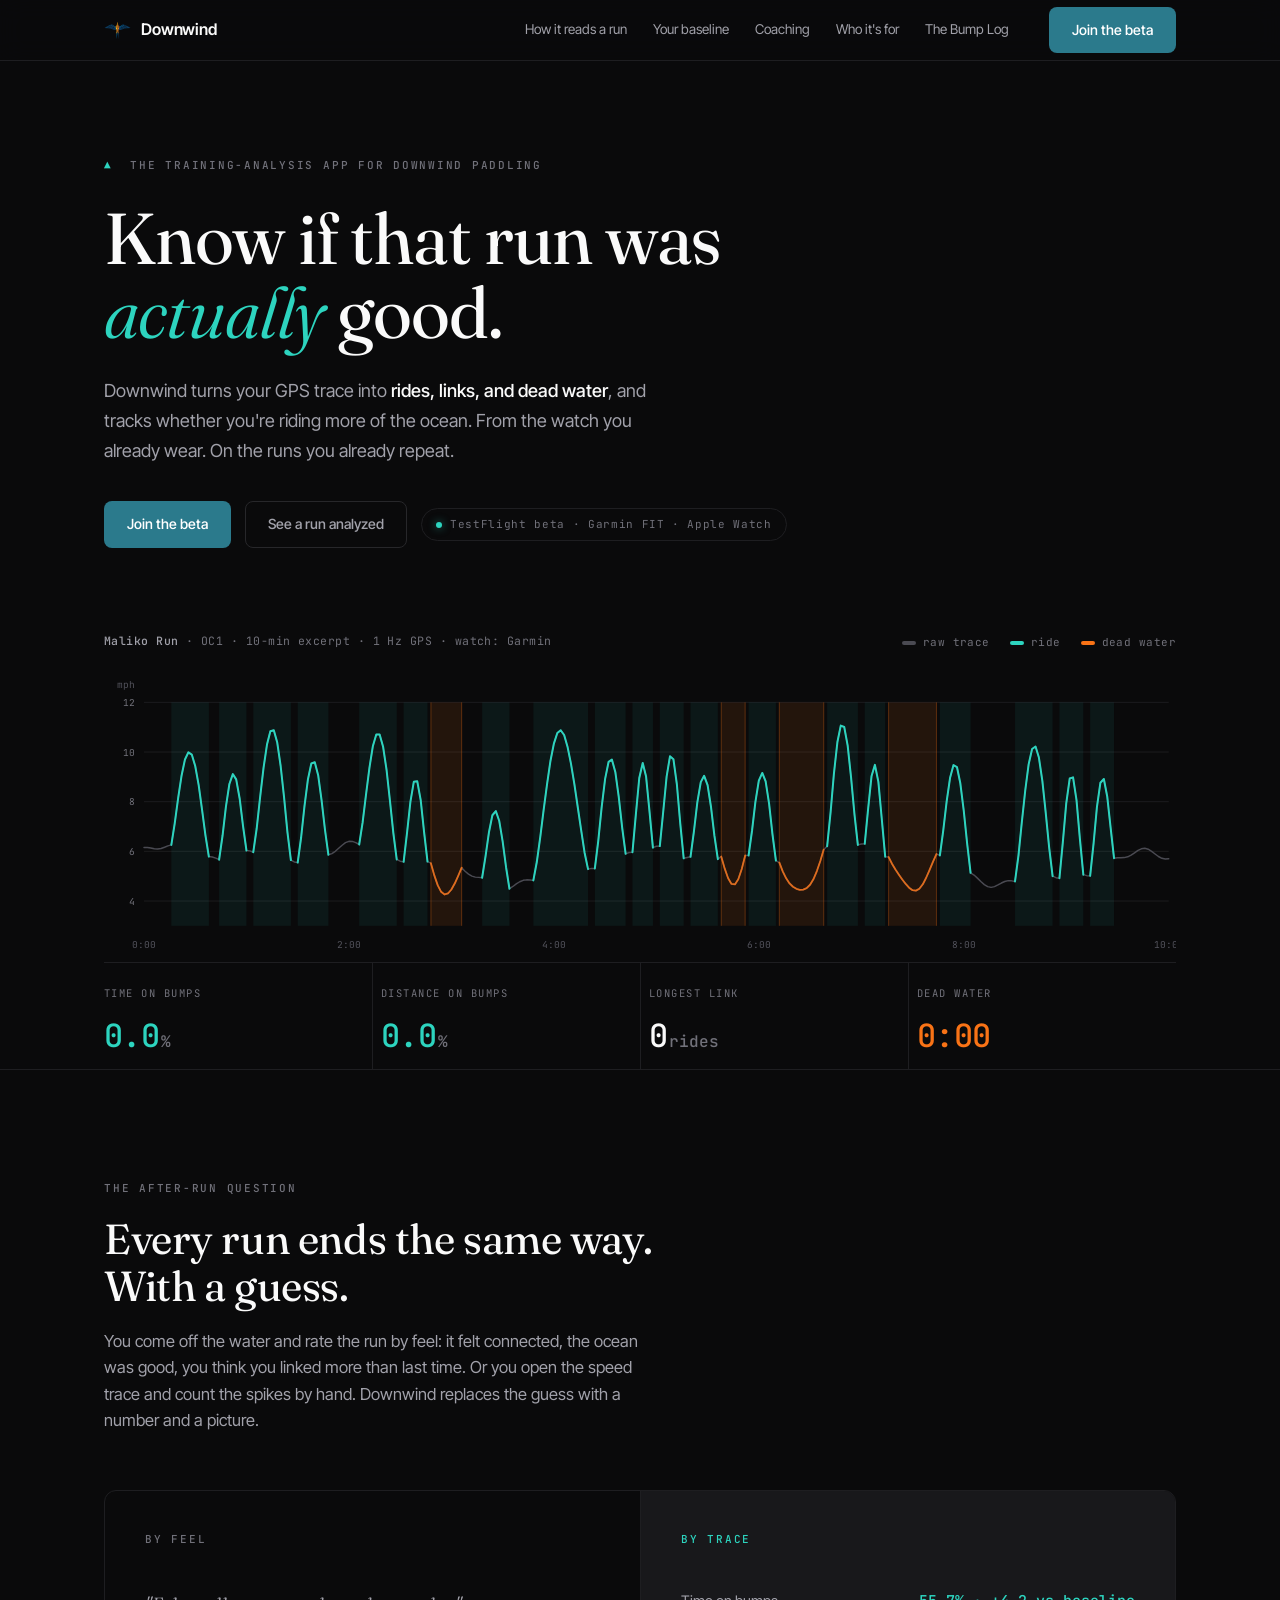
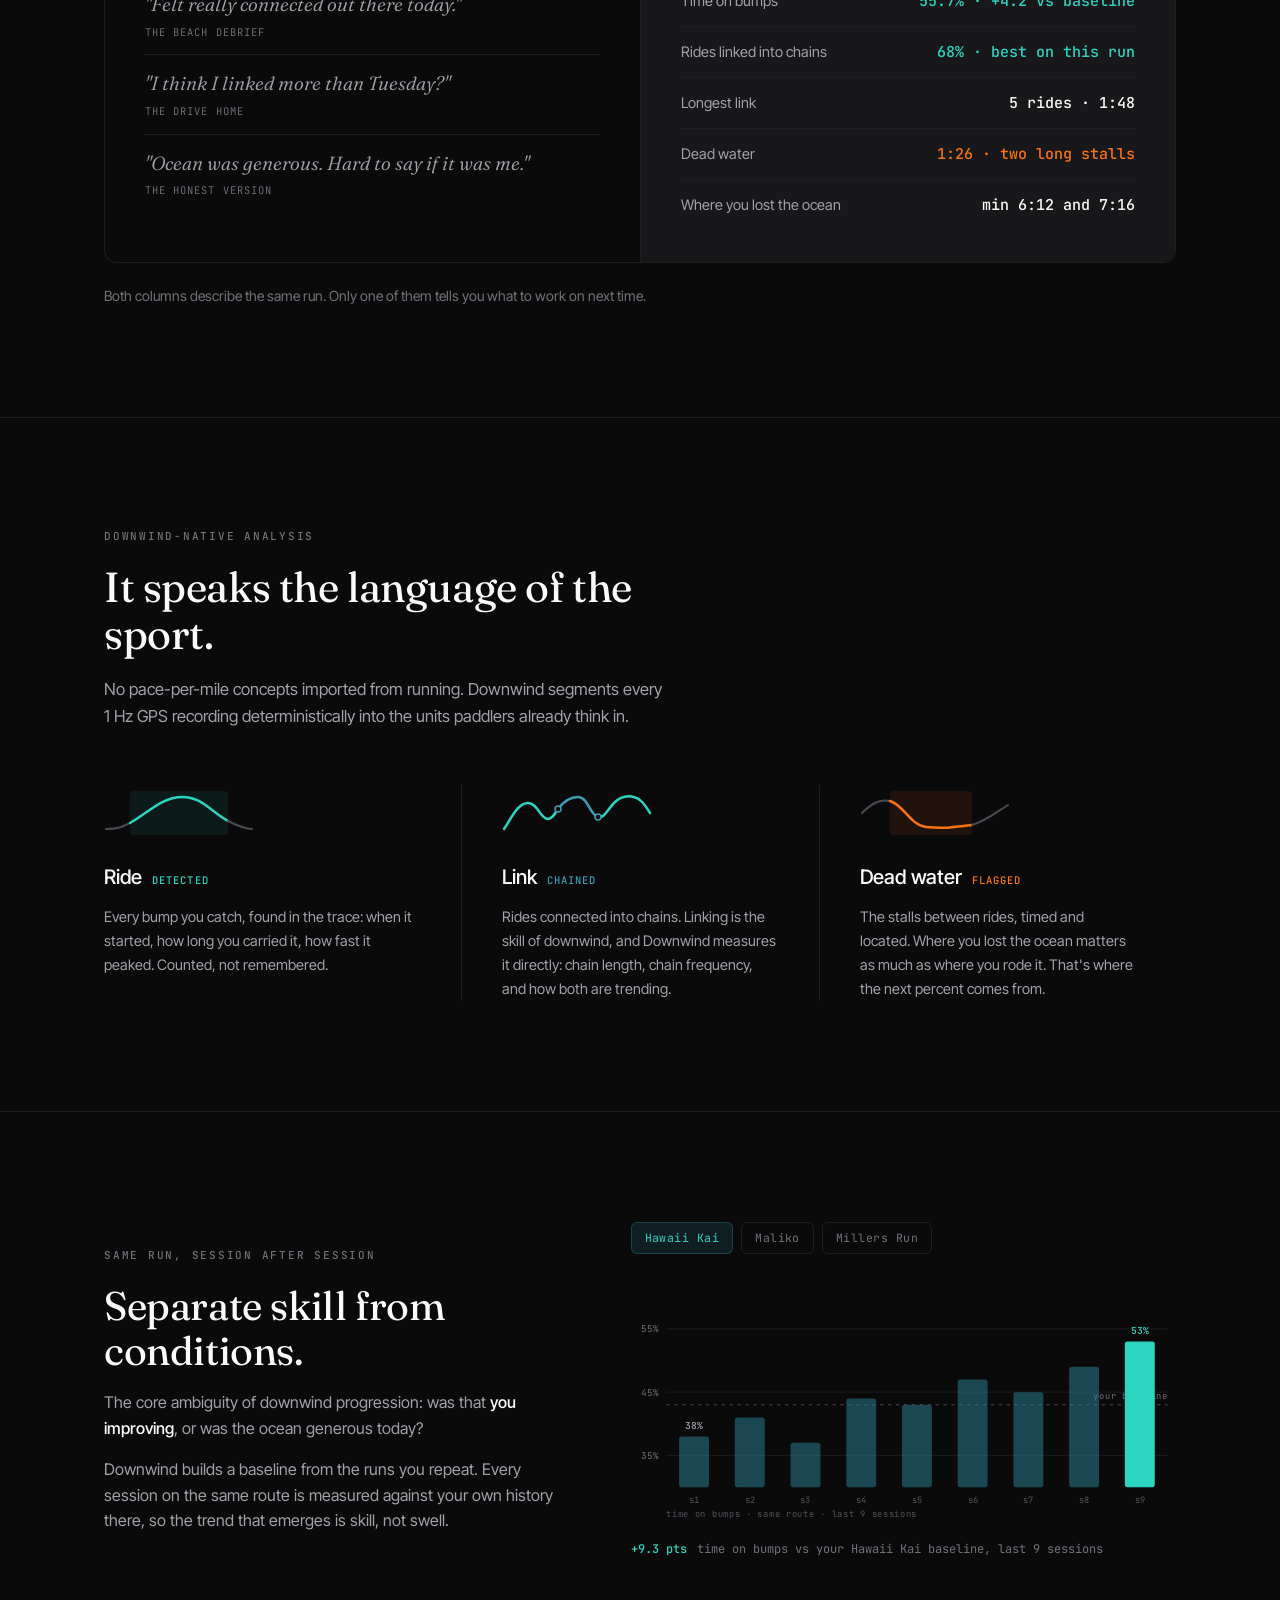
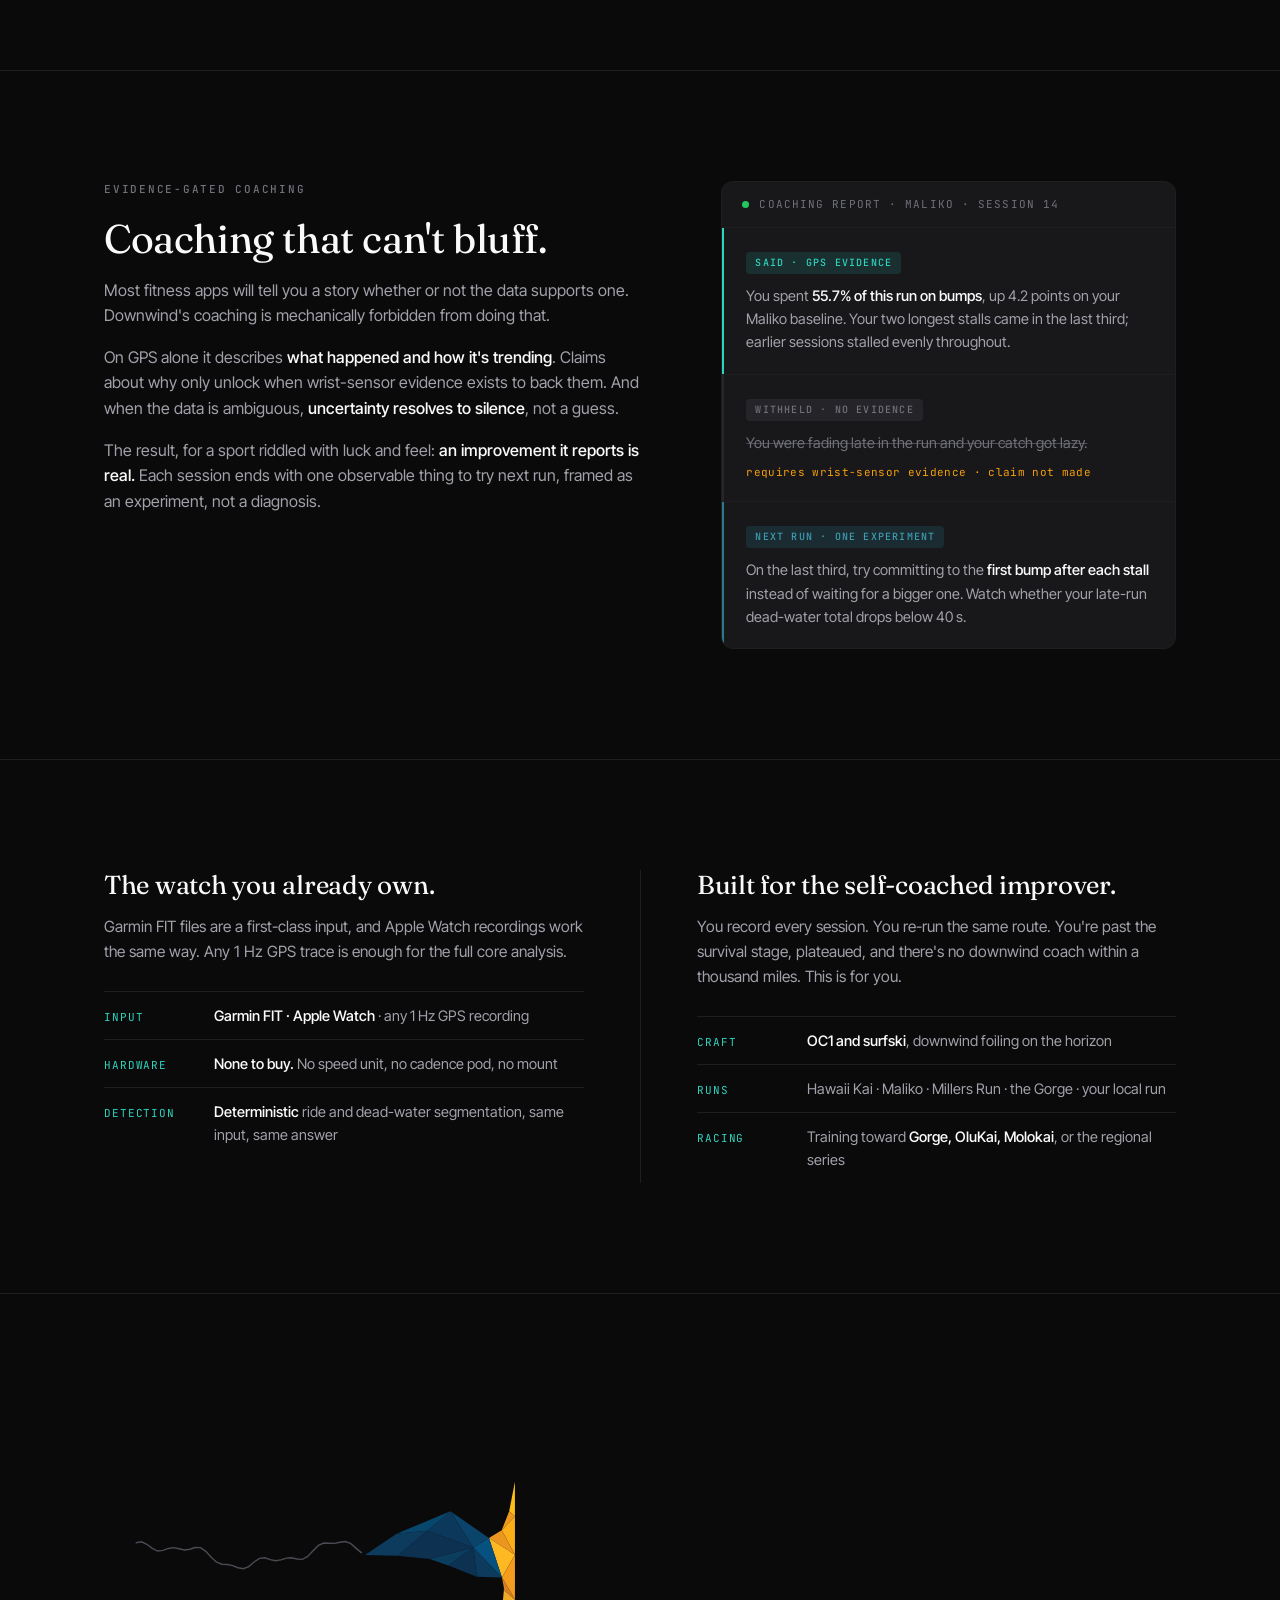
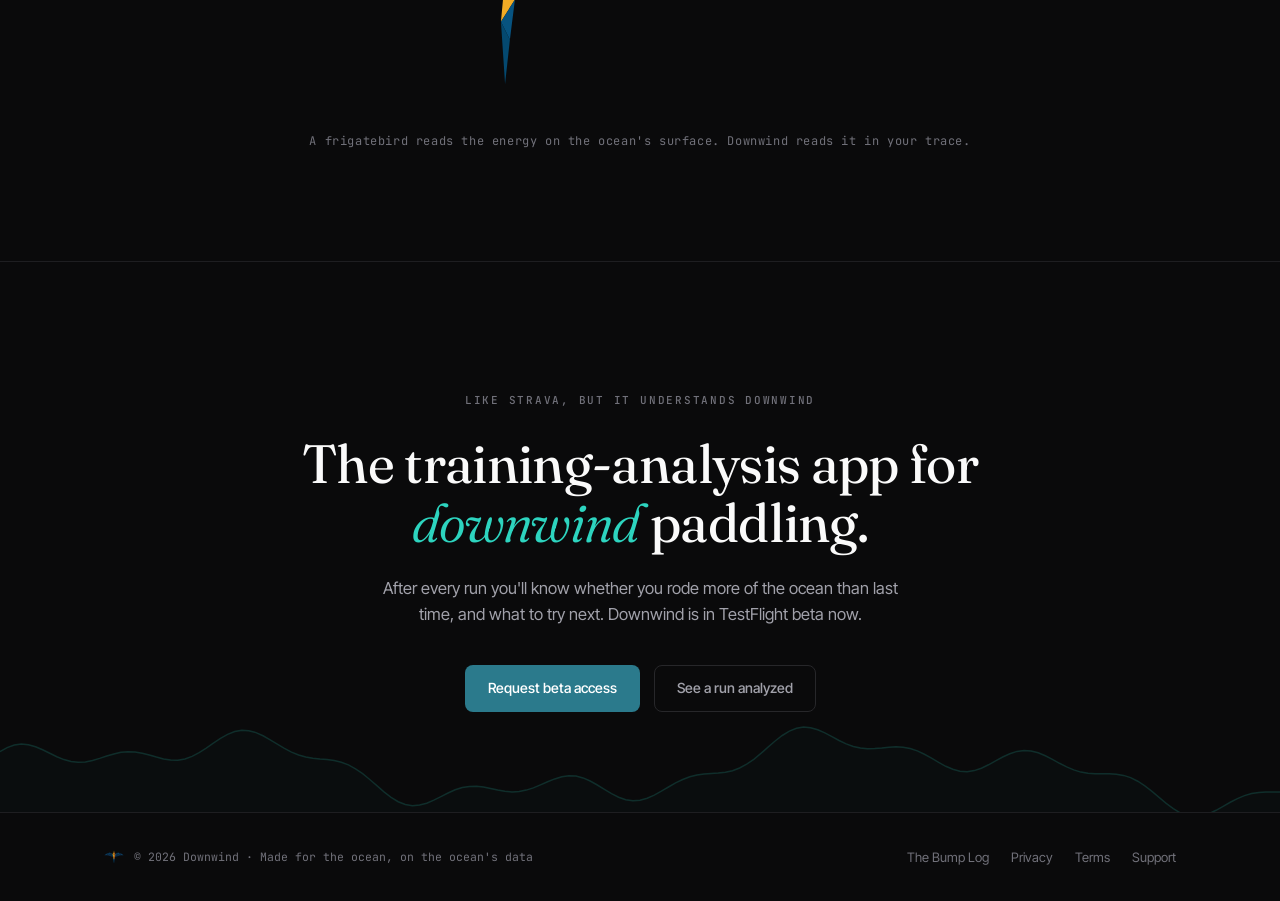
==== commit d72fd607: "Add "The Bump Log" blog with first post on claim gating Introduce a code-managed writing section at " ====
--- a/index.html
+++ b/index.html
@@ -340,6 +340,7 @@
       <a href="#baseline">Your baseline</a>
       <a href="#coaching">Coaching</a>
       <a href="#fit">Who it's for</a>
+      <a href="/blog/">The Bump Log</a>
     </div>
     <a class="btn btn-primary nav-cta" href="#beta">Join the beta</a>
   </div>
@@ -631,6 +632,7 @@
   <div class="wrap foot-inner">
     <span class="copy" style="display:inline-flex;align-items:center;gap:10px"><img src="/logo.svg" width="20" height="20" alt="" style="display:block" />© 2026 Downwind · Made for the ocean, on the ocean's data</span>
     <div class="foot-links">
+      <a href="/blog/">The Bump Log</a>
       <a href="privacy.html">Privacy</a>
       <a href="terms.html">Terms</a>
       <a href="mailto:support@downwindtracker.com">Support</a>
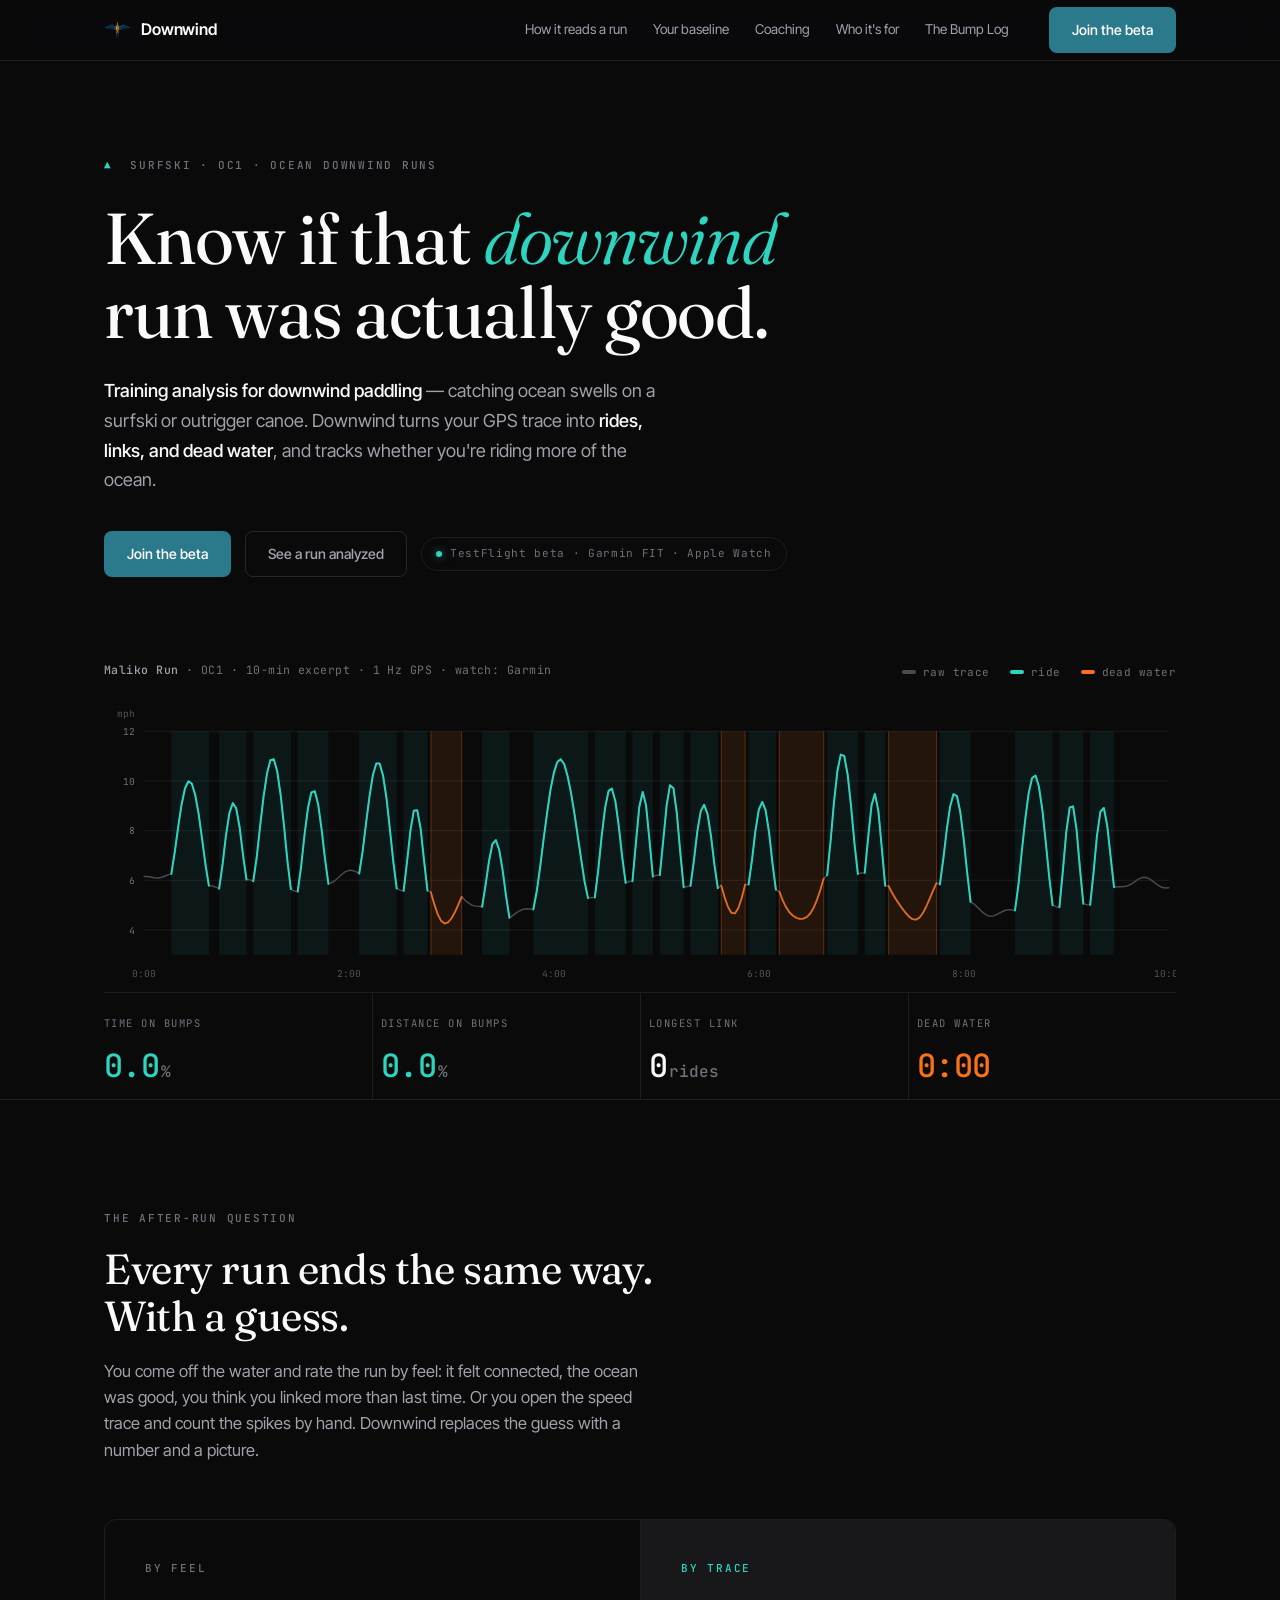
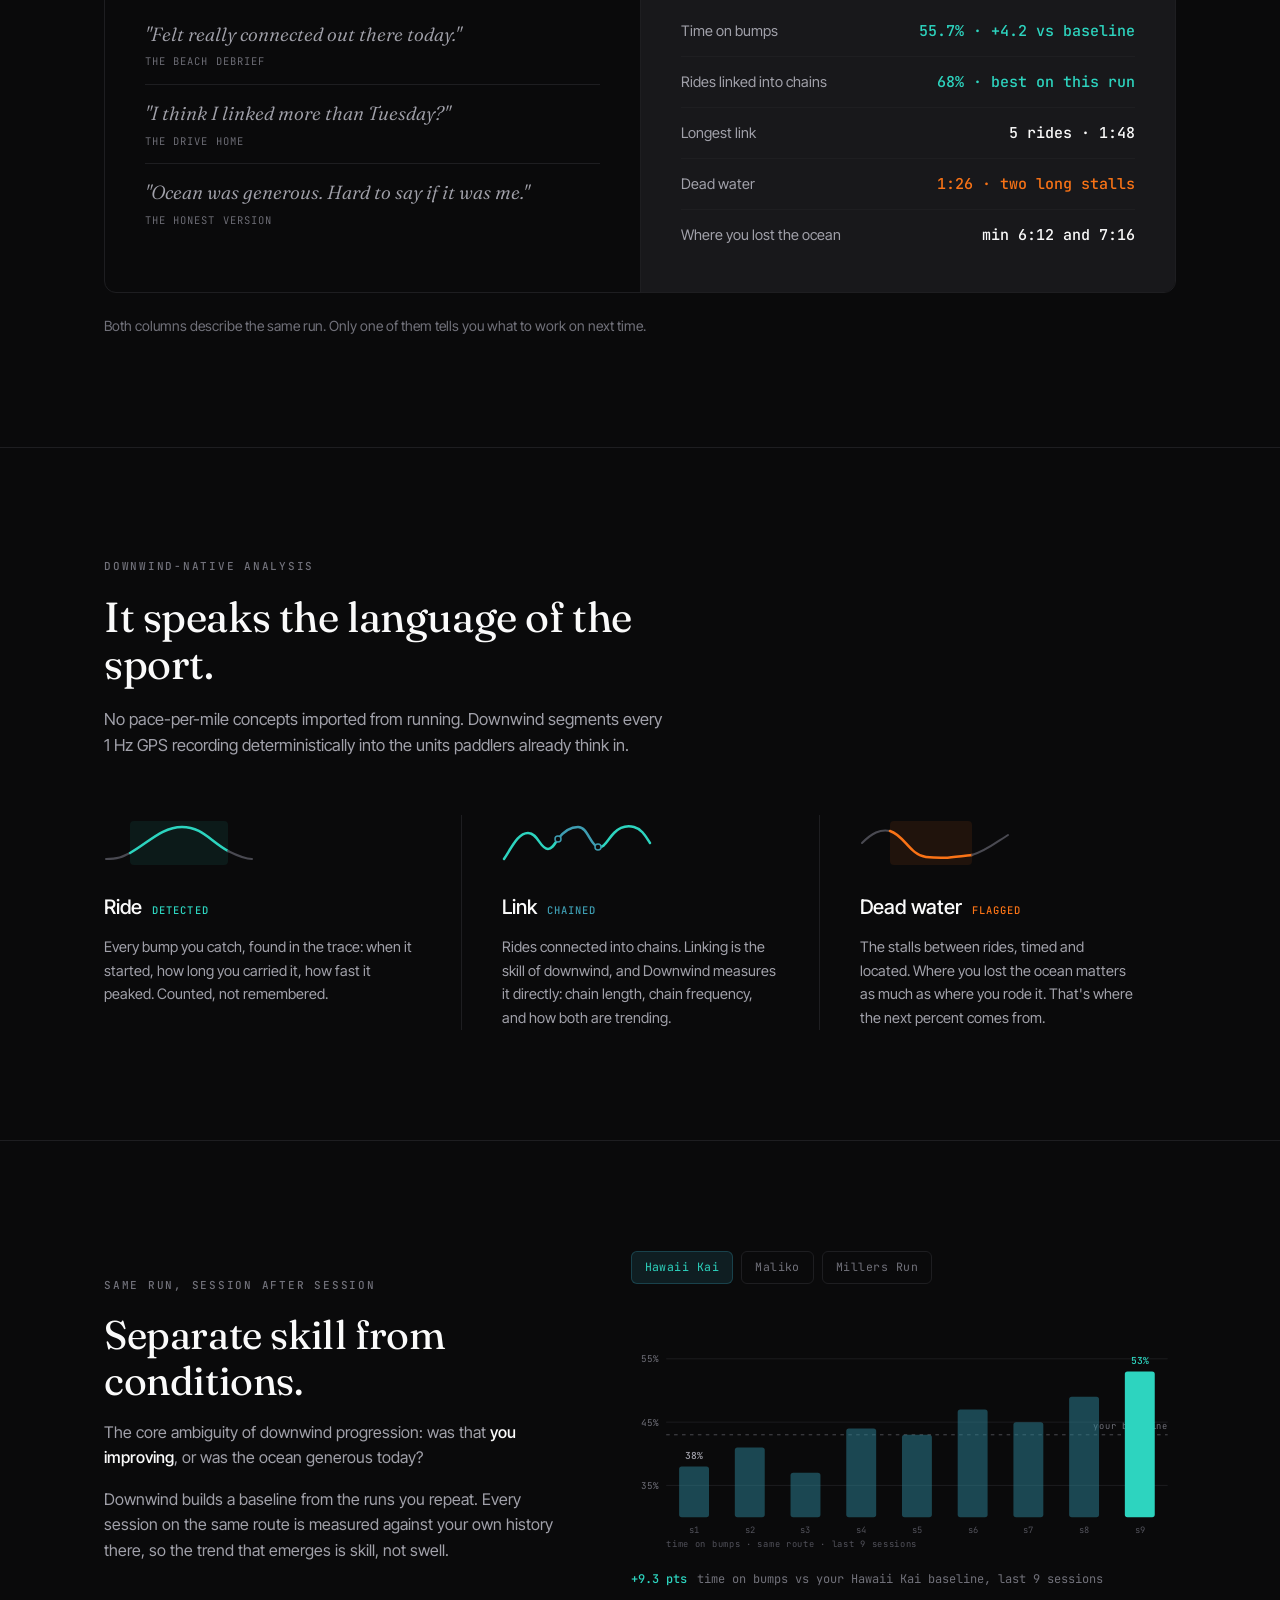
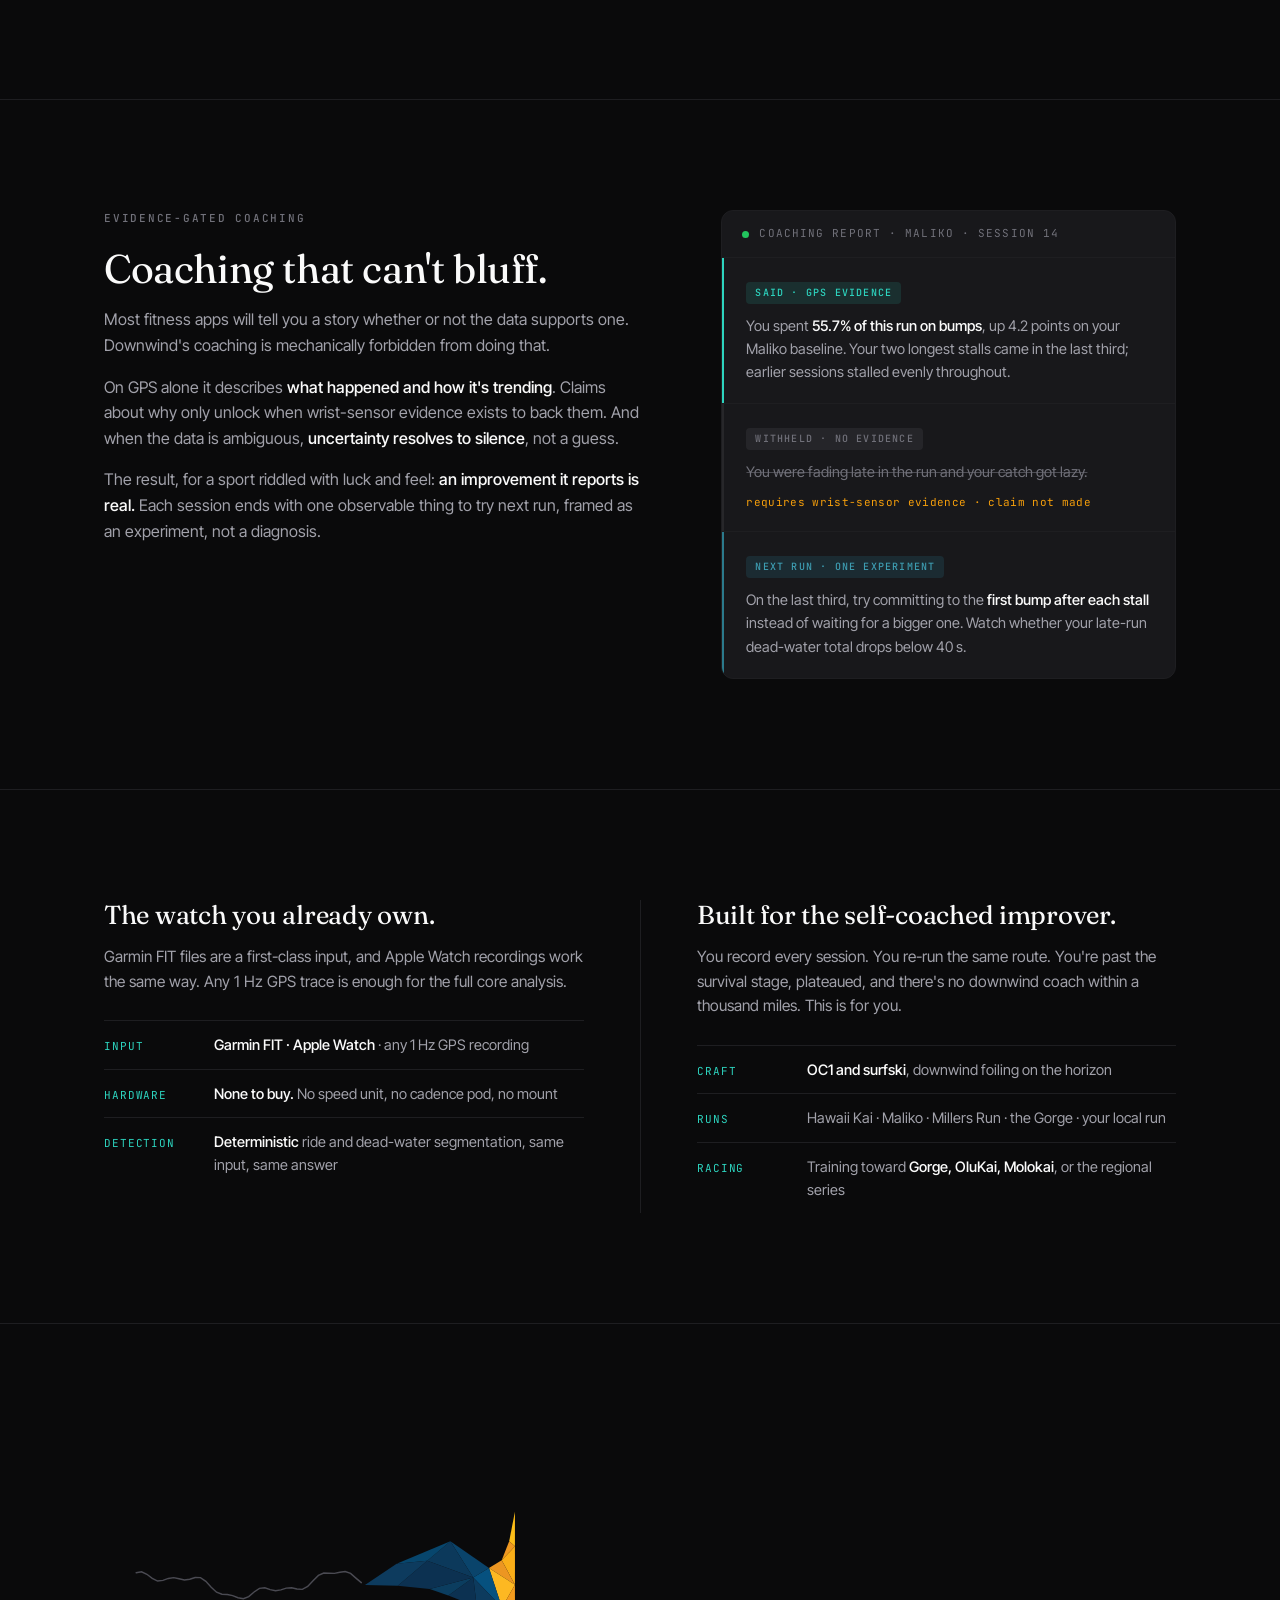
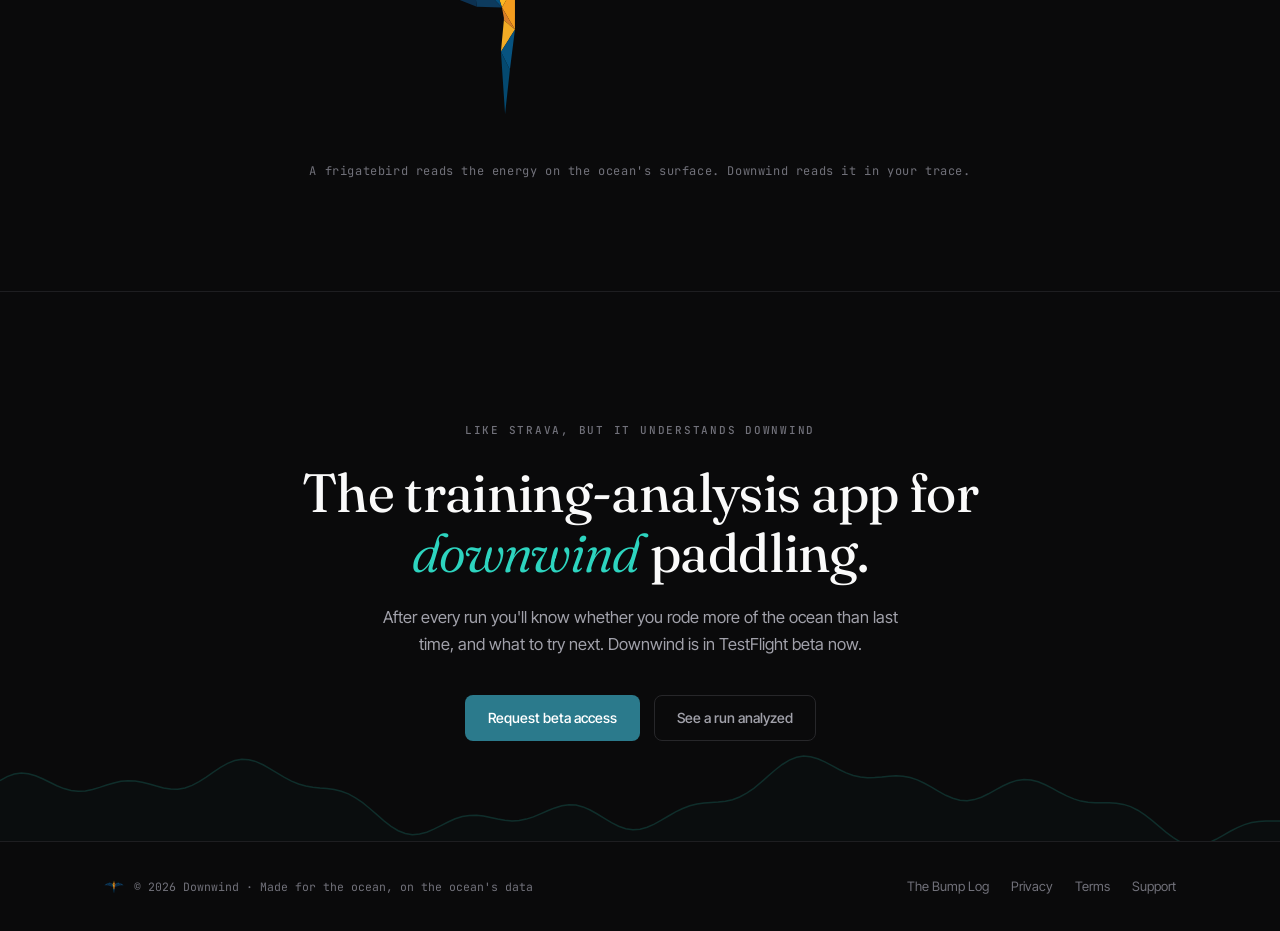
==== commit 11596460: "Make downwind paddling unmissable in the hero A reader got to the end of the page still thinking the" ====
--- a/index.html
+++ b/index.html
@@ -4,9 +4,9 @@
 <meta charset="UTF-8">
 <meta name="viewport" content="width=device-width, initial-scale=1.0">
 <title>Downwind · The training-analysis app for downwind paddling</title>
-<meta name="description" content="Know if that run was actually good. Downwind turns your GPS trace into rides, links, and dead water, and tracks whether you're riding more of the ocean.">
+<meta name="description" content="Training analysis for downwind paddling — surfski and OC1. Downwind turns your GPS trace into rides, links, and dead water, and tracks if you rode more of the ocean.">
 <meta property="og:title" content="Downwind · The training-analysis app for downwind paddling">
-<meta property="og:description" content="Know if that run was actually good. Downwind turns your GPS trace into rides, links, and dead water.">
+<meta property="og:description" content="Training analysis for downwind paddling — surfski and OC1. Downwind turns your GPS trace into rides, links, and dead water.">
 <meta property="og:type" content="website">
 <link rel="icon" href="favicon.svg" type="image/svg+xml">
 <link rel="preconnect" href="https://fonts.googleapis.com">
@@ -348,9 +348,9 @@
 
 <header class="hero" id="top">
   <div class="wrap">
-    <div class="eyebrow"><span class="tick">▲</span>&nbsp; The training-analysis app for downwind paddling</div>
-    <h1>Know if that run was <em>actually</em> good.</h1>
-    <p class="sub">Downwind turns your GPS trace into <strong>rides, links, and dead water</strong>, and tracks whether you're riding more of the ocean. From the watch you already wear. On the runs you already repeat.</p>
+    <div class="eyebrow"><span class="tick">▲</span>&nbsp; Surfski · OC1 · Ocean downwind runs</div>
+    <h1>Know if that <em>downwind</em> run was actually good.</h1>
+    <p class="sub"><strong>Training analysis for downwind paddling</strong> — catching ocean swells on a surfski or outrigger canoe. Downwind turns your GPS trace into <strong>rides, links, and dead water</strong>, and tracks whether you're riding more of the ocean.</p>
     <div class="hero-actions">
       <a class="btn btn-primary" href="#beta">Join the beta</a>
       <!-- TODO(demo): once the shared demo account / read-only demo route exists on the
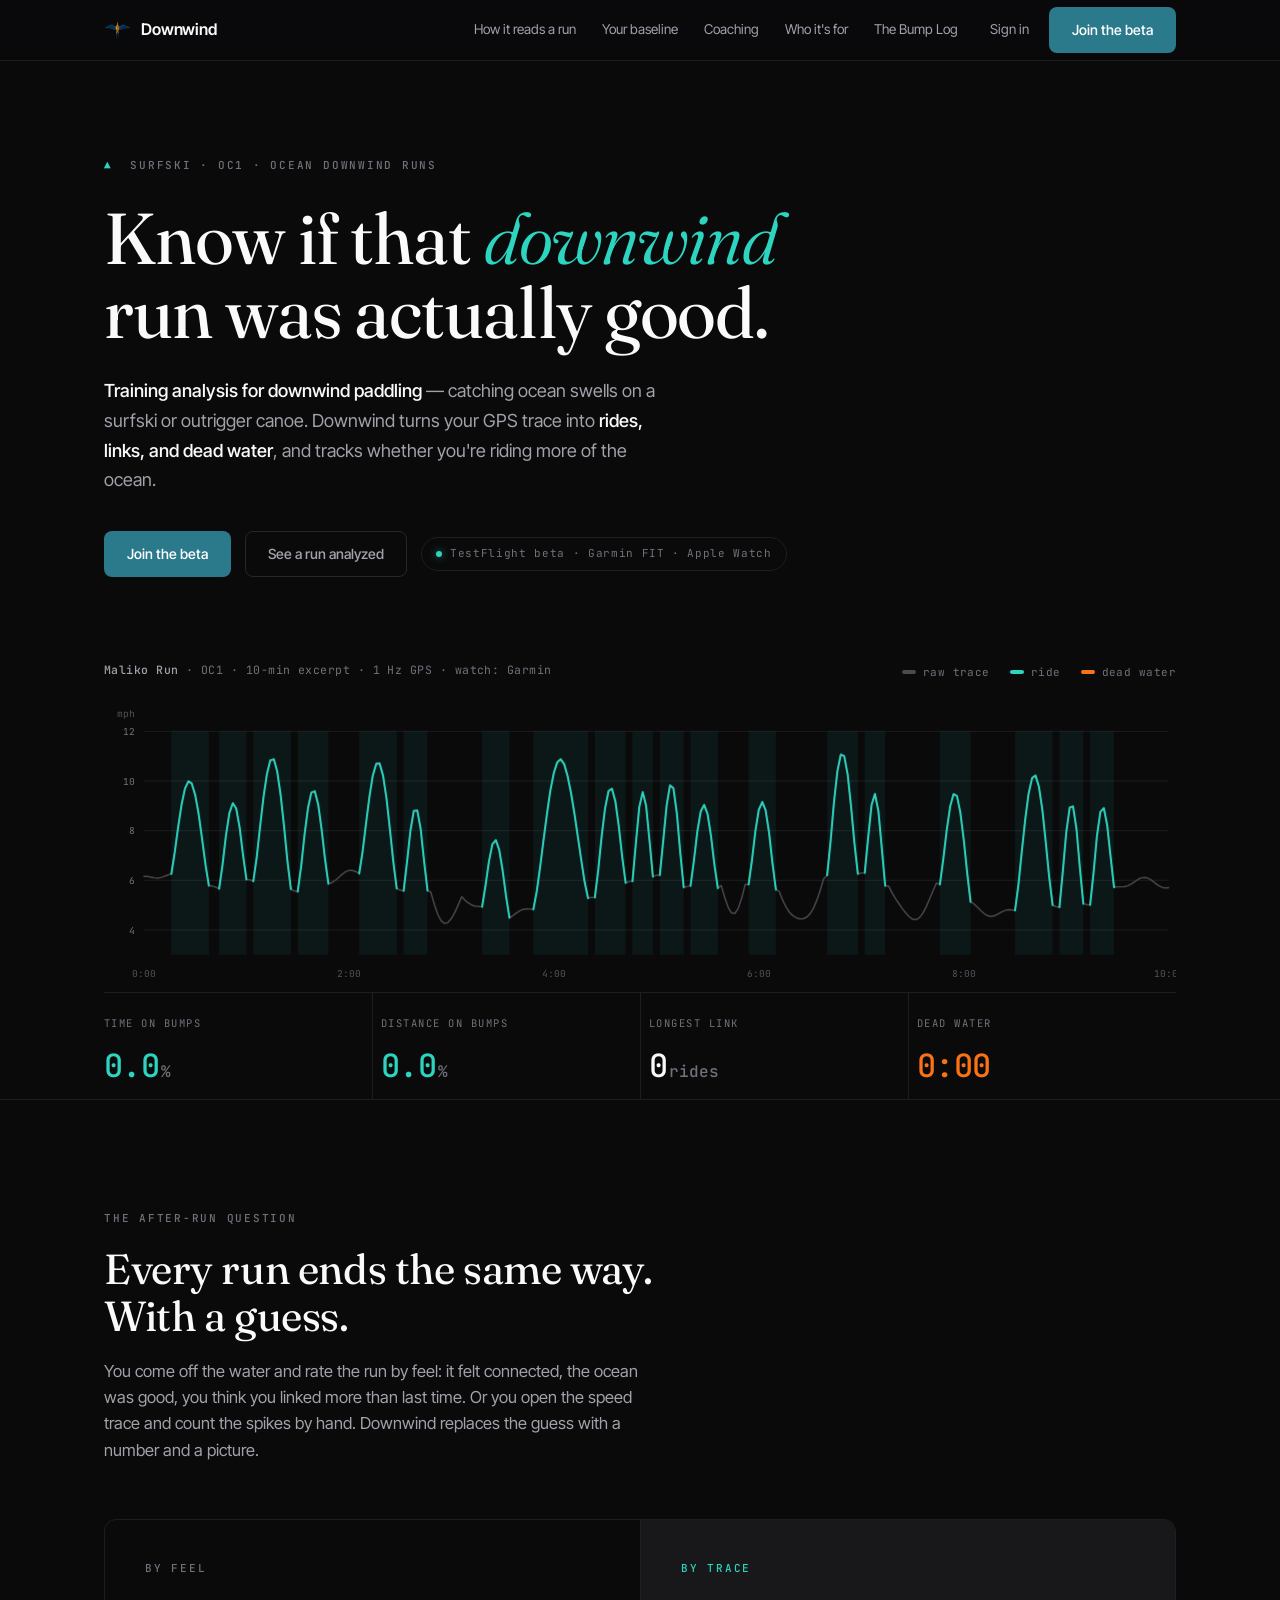
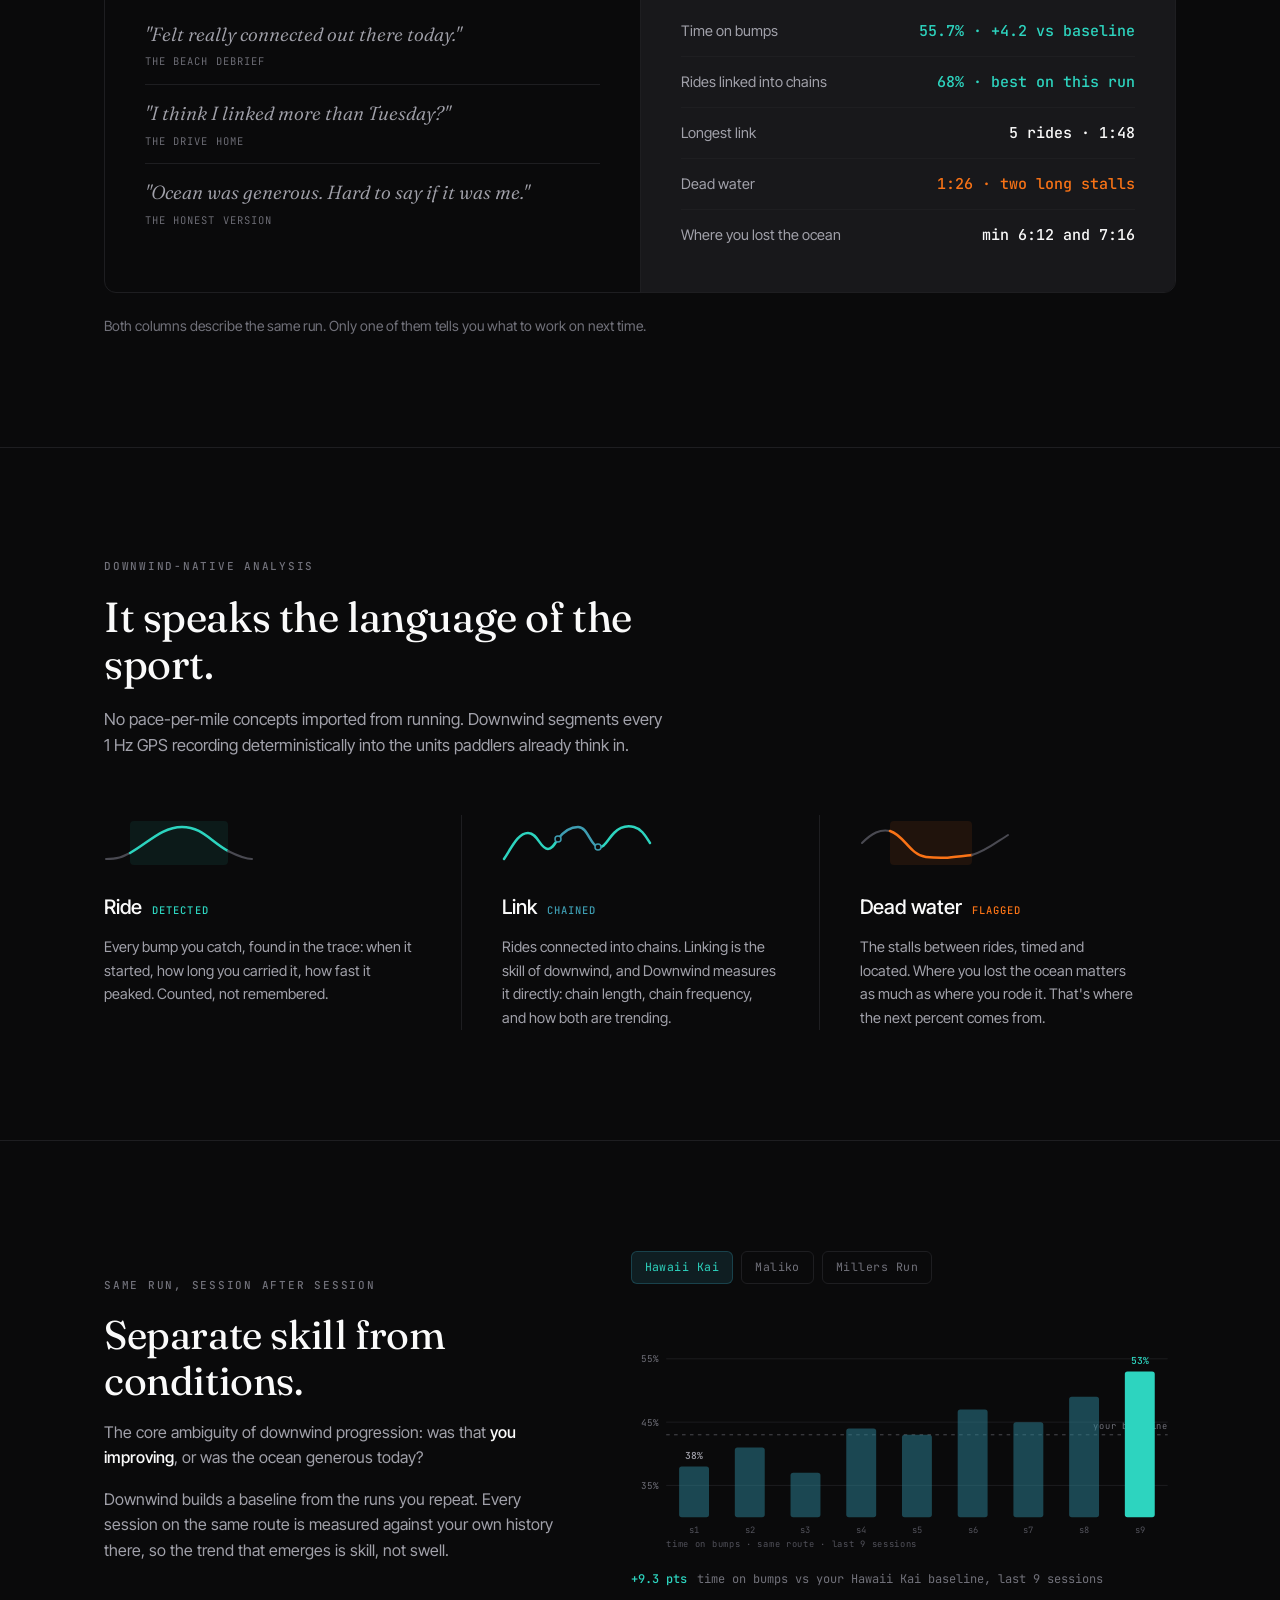
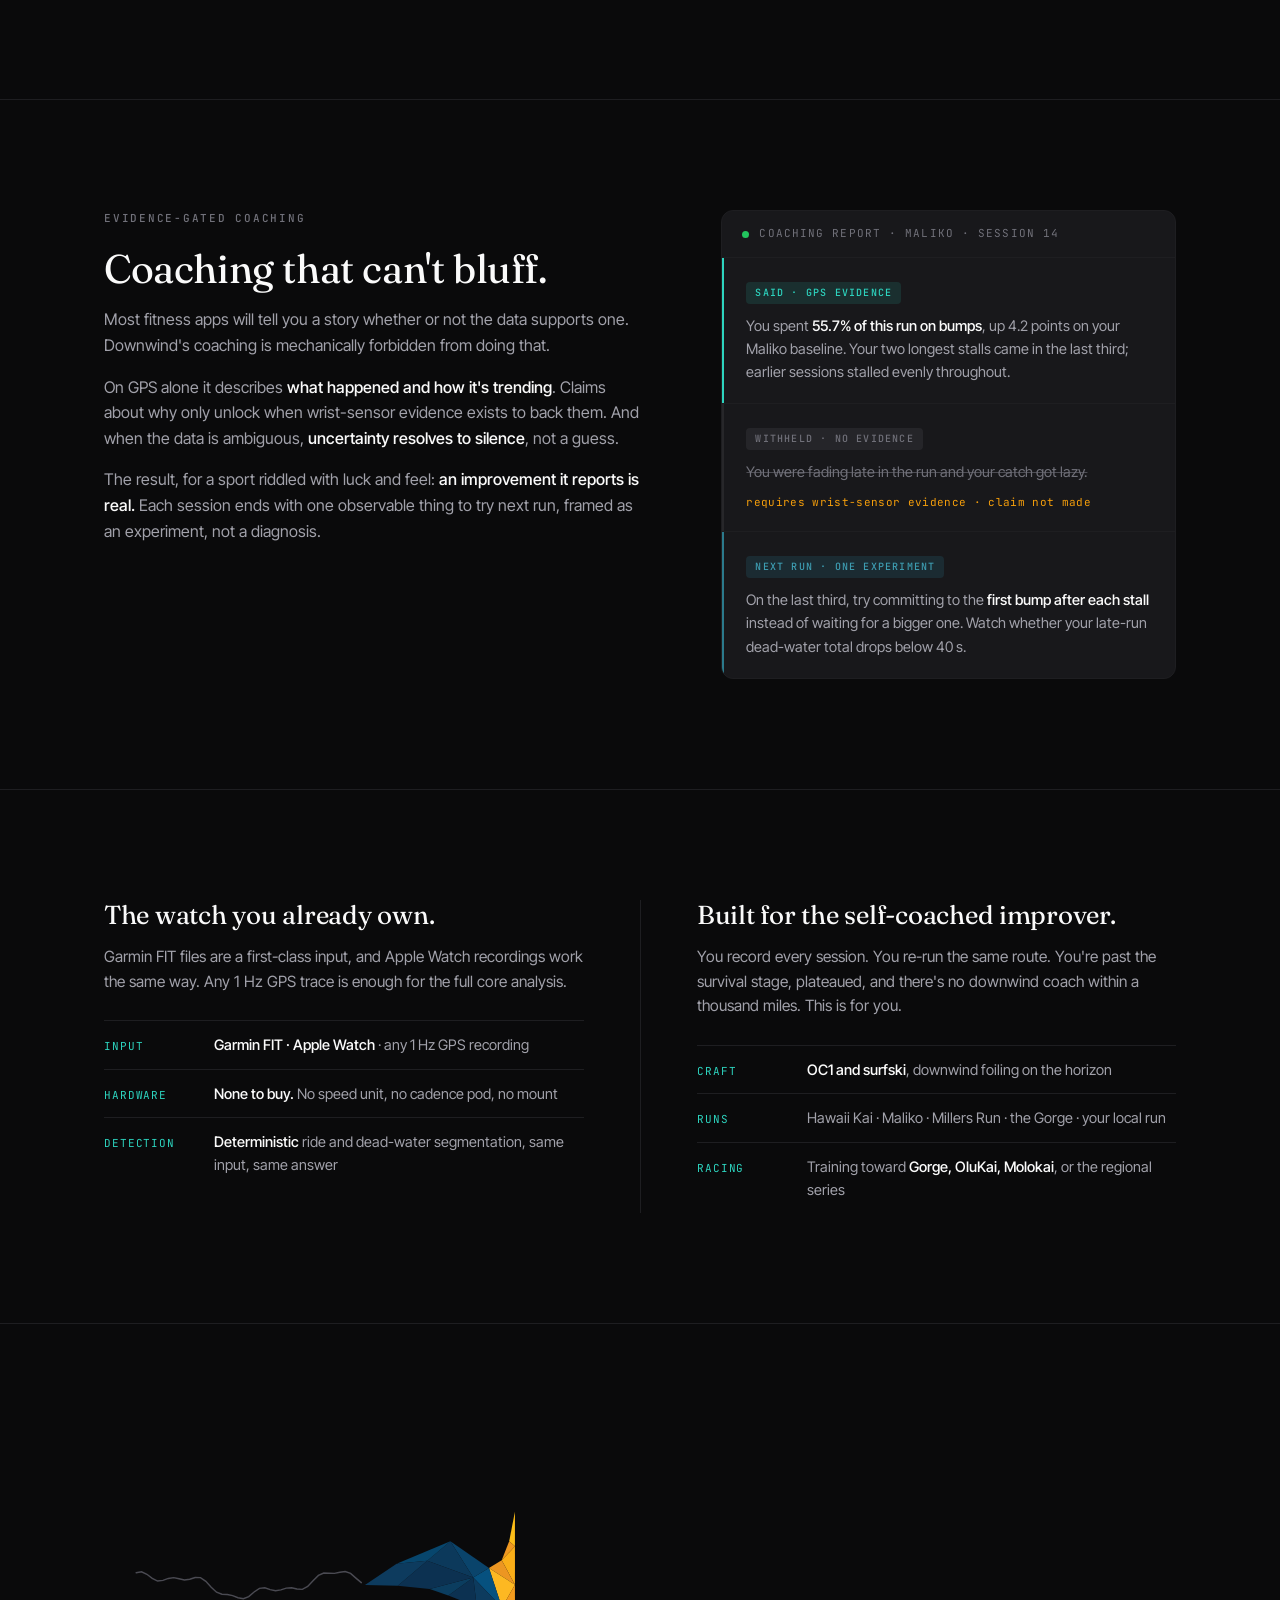
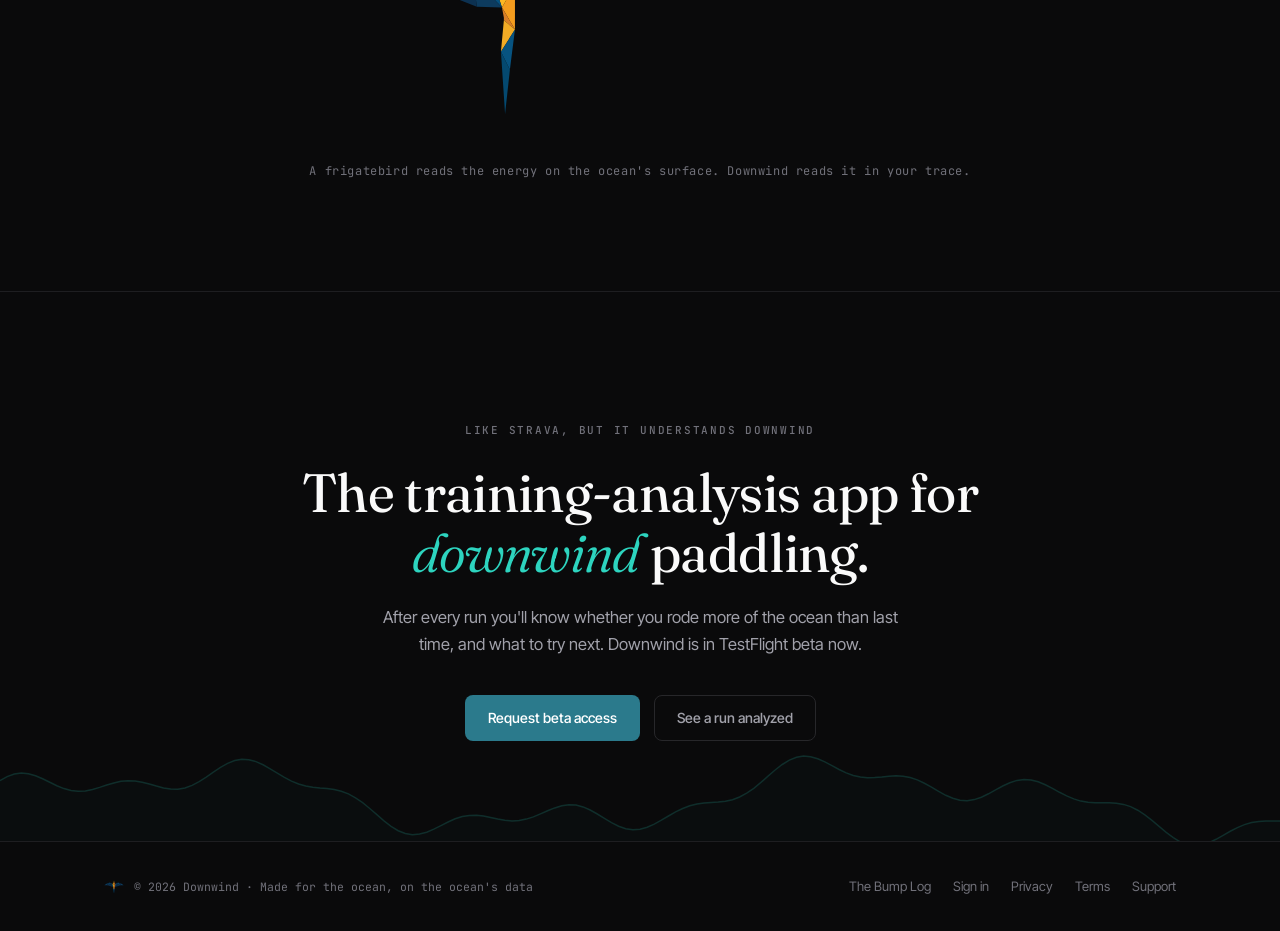
==== commit 504a2095: "Add Sign in link to the web app Nav (visible on mobile too) and footer link to https://app.downwindt" ====
--- a/index.html
+++ b/index.html
@@ -89,7 +89,10 @@
 .nav-links a{font-size:13.5px;color:var(--text-2);transition:color .15s}
 .nav-links a:hover{color:var(--text-1)}
 .nav-cta{margin-left:8px}
-@media(max-width:760px){.nav-links{display:none}}
+.nav-signin{font-size:13.5px;color:var(--text-2);transition:color .15s}
+.nav-signin:hover{color:var(--text-1)}
+.nav-signin + .nav-cta{margin-left:-12px}
+@media(max-width:760px){.nav-links{display:none}.nav-signin{margin-left:auto}}
 
 /* ---------- hero ---------- */
 .hero{padding:96px 0 40px;position:relative}
@@ -342,6 +345,7 @@
       <a href="#fit">Who it's for</a>
       <a href="/blog/">The Bump Log</a>
     </div>
+    <a class="nav-signin" href="https://app.downwindtracker.com">Sign in</a>
     <a class="btn btn-primary nav-cta" href="#beta">Join the beta</a>
   </div>
 </nav>
@@ -633,6 +637,7 @@
     <span class="copy" style="display:inline-flex;align-items:center;gap:10px"><img src="/logo.svg" width="20" height="20" alt="" style="display:block" />© 2026 Downwind · Made for the ocean, on the ocean's data</span>
     <div class="foot-links">
       <a href="/blog/">The Bump Log</a>
+      <a href="https://app.downwindtracker.com">Sign in</a>
       <a href="privacy.html">Privacy</a>
       <a href="terms.html">Terms</a>
       <a href="mailto:support@downwindtracker.com">Support</a>
